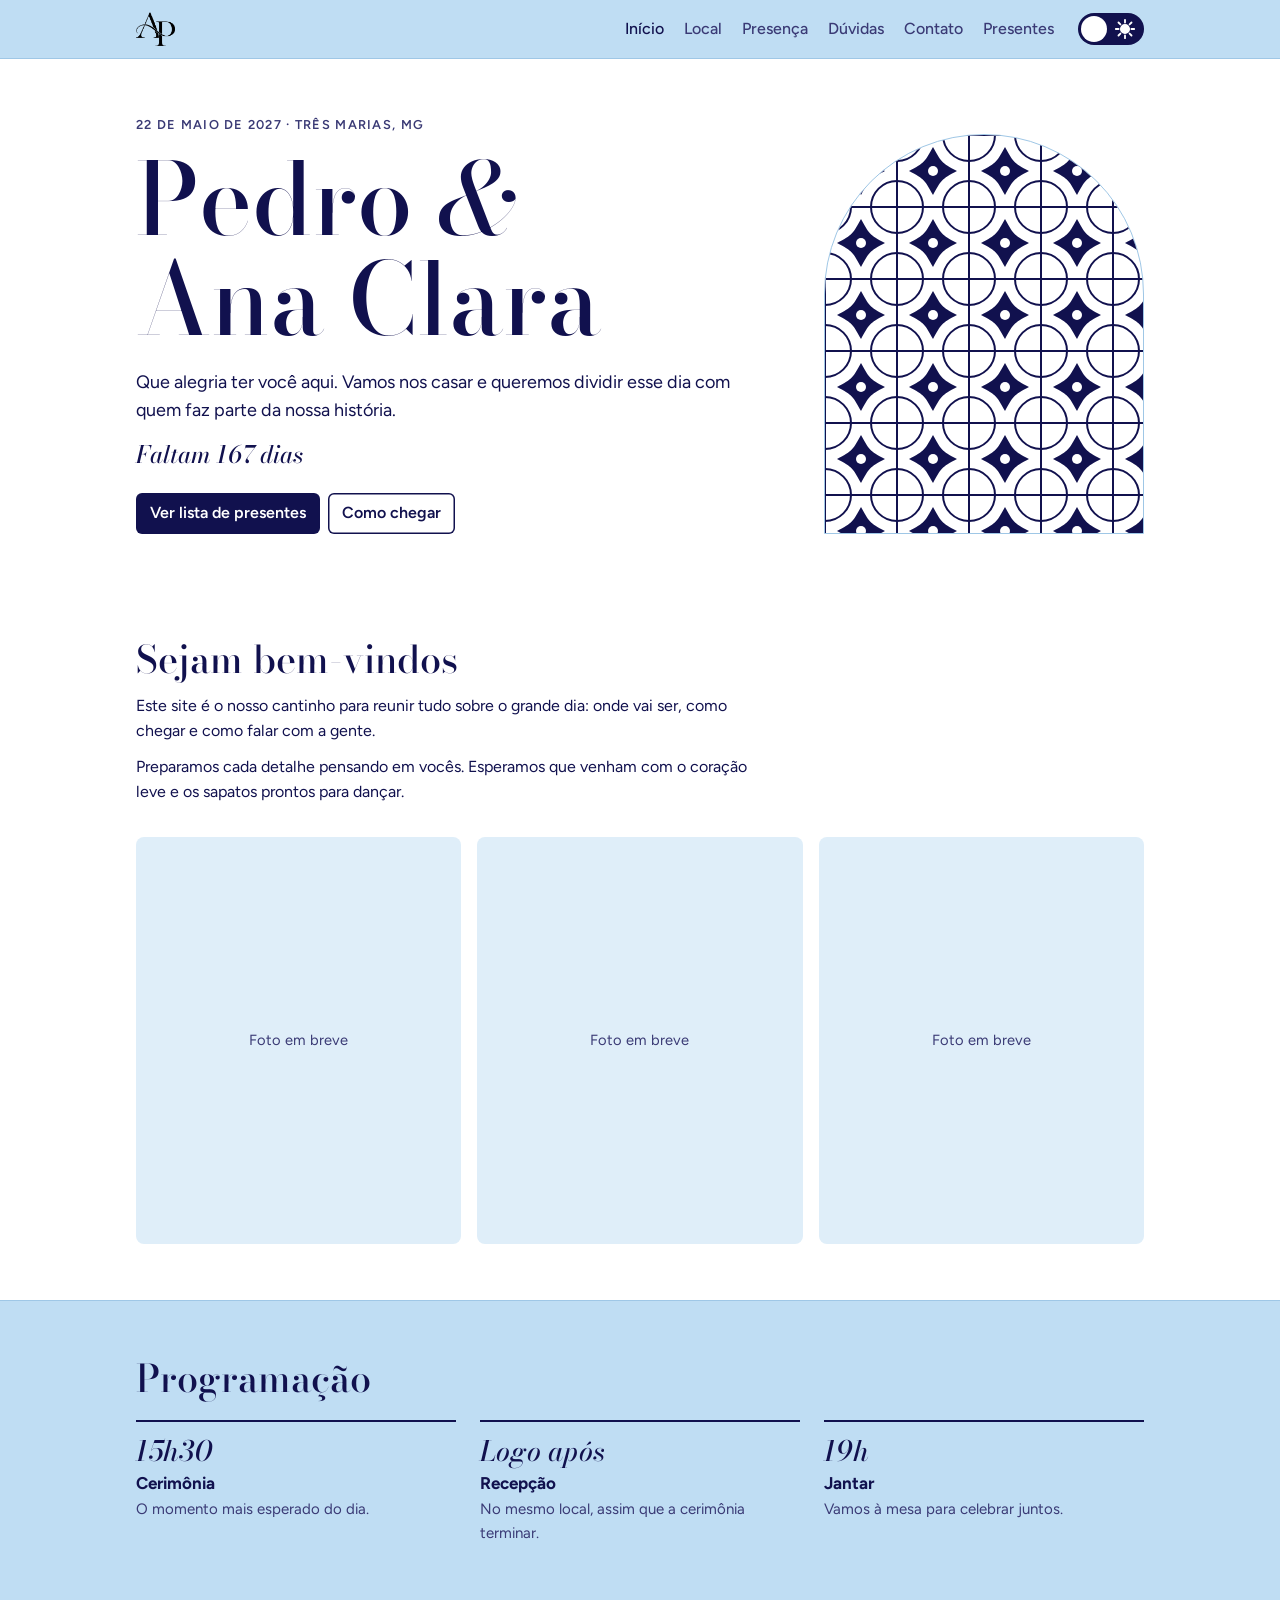
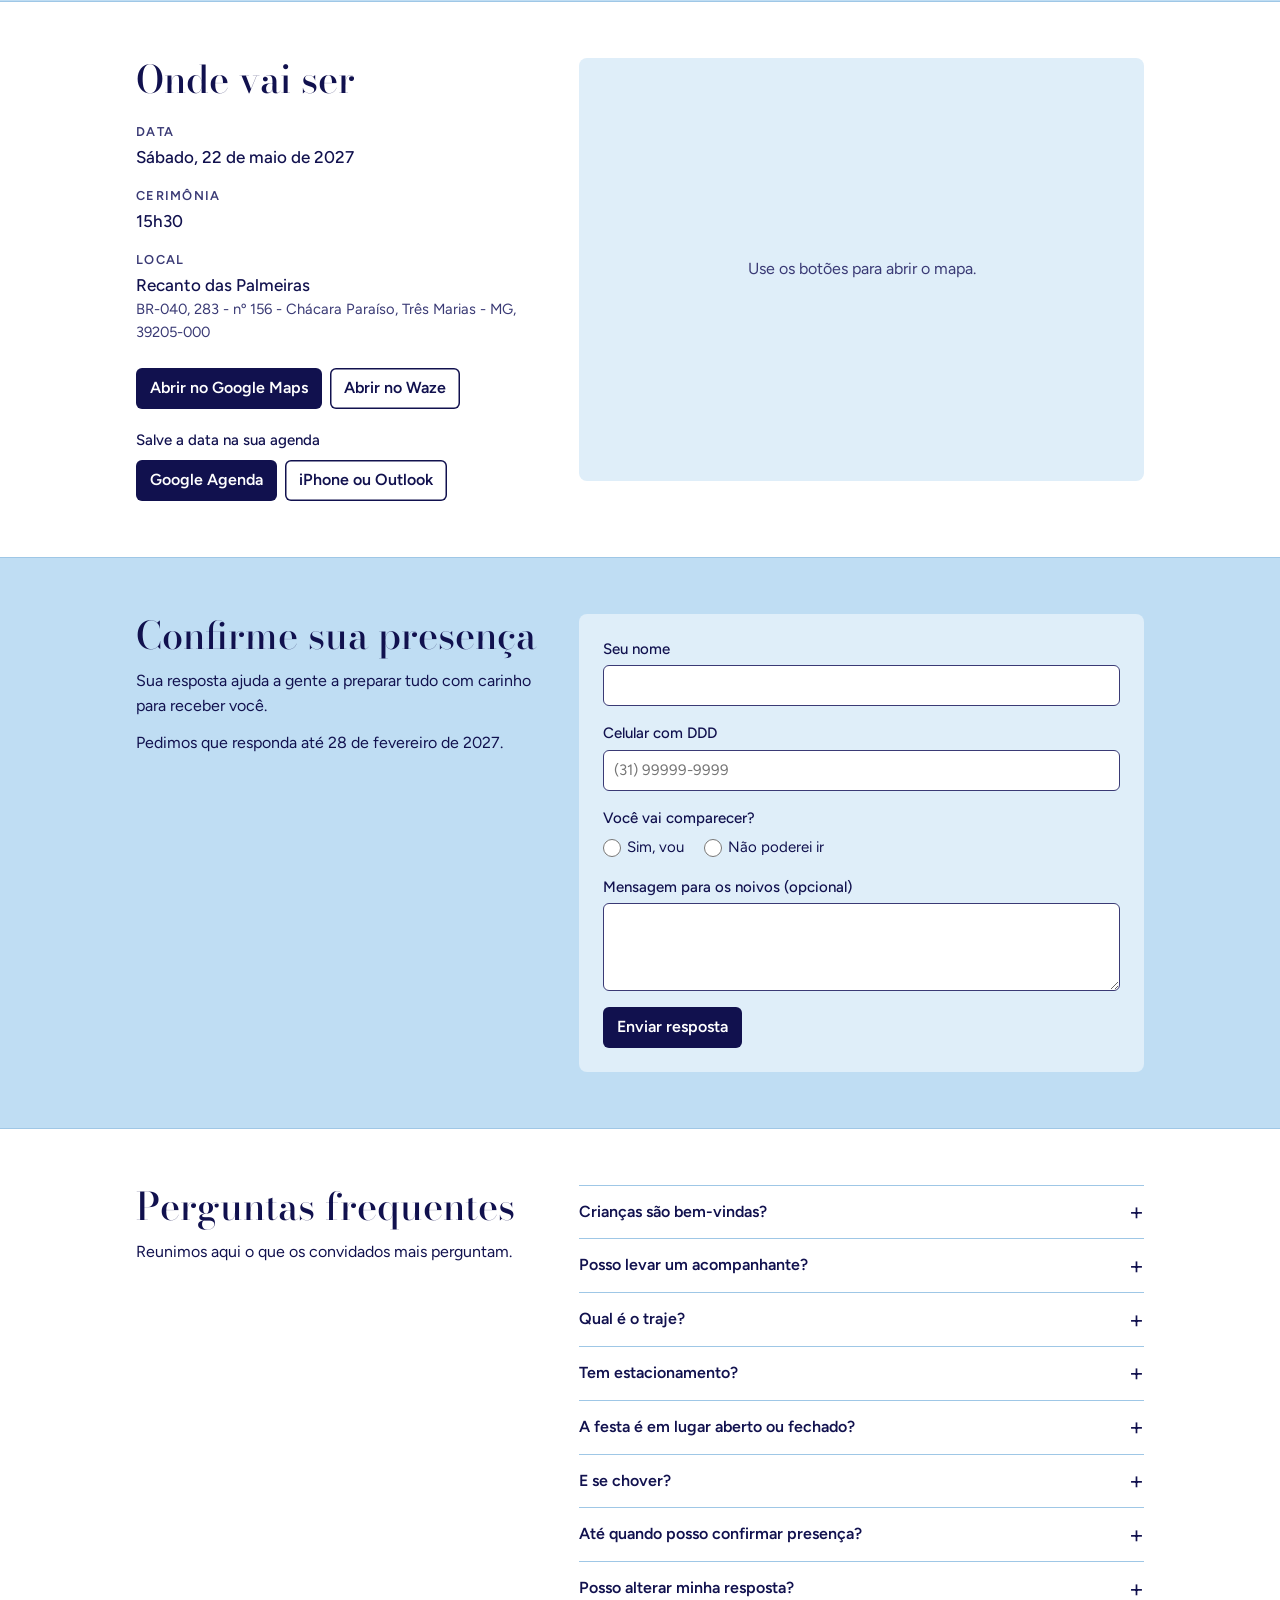
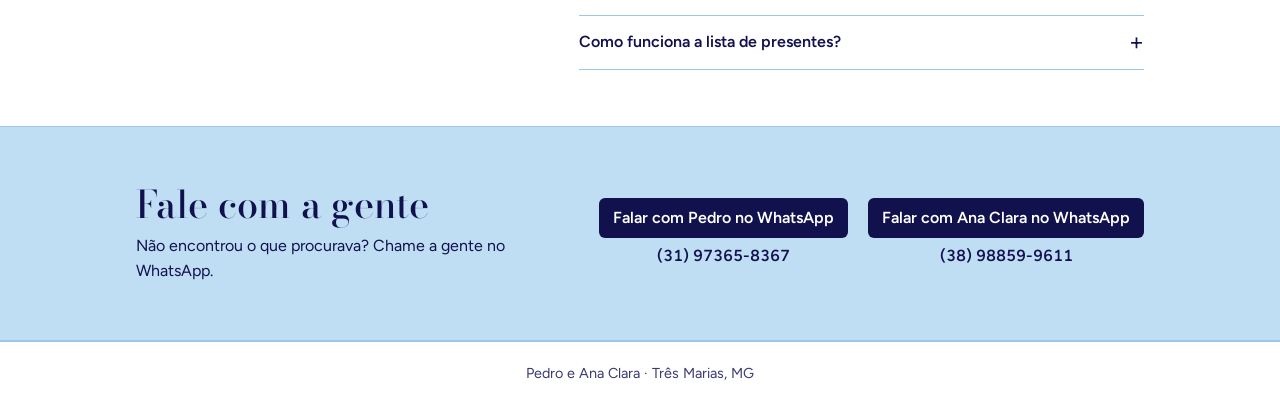
==== index.html @ e074cf13 "Publica o site do casamento Co-Authored-By: Claude Opus 5.5 <noreply@anthropic.com>" ====
<!doctype html>
<html lang="pt-BR">
<head>
<meta charset="utf-8">
<meta name="viewport" content="width=device-width,initial-scale=1,viewport-fit=cover">
<title>Casamento de Pedro e Ana Clara</title>
<link rel="preconnect" href="https://fonts.googleapis.com">
<link rel="preconnect" href="https://fonts.gstatic.com" crossorigin>
<link rel="stylesheet" href="https://fonts.googleapis.com/css2?family=Bodoni+Moda:ital,opsz,wght@0,6..96,400..700;1,6..96,400..700&family=Figtree:wght@400;500;600;700&display=swap">
<link rel="icon" type="image/png" href="assets/img/favicon.png">
<link rel="apple-touch-icon" href="assets/img/apple-touch-icon.png">
<link rel="stylesheet" href="assets/css/style.css">
<script src="assets/scripts/tema.js"></script>
</head>
<body>

<nav class="nav" aria-label="Principal">
  <div class="wrap">
    <a class="marca" href="#top"><img src="assets/img/logo.png" alt="Pedro e Ana Clara, página inicial" width="567" height="498"></a>
    <div class="nav-links" id="menu-links">
      <a href="#top" aria-current="page">Início</a>
      <a href="#local">Local</a>
      <a href="#presenca">Presença</a>
      <a href="#duvidas">Dúvidas</a>
      <a href="#contato">Contato</a>
      <a href="presentes.html">Presentes</a>
    </div>
    <div class="nav-acoes">
      <button class="tema-botao" id="tema-botao" type="button" role="switch" aria-checked="false" aria-label="Modo escuro">
        <svg class="tema-icone lua" viewBox="0 0 24 24" aria-hidden="true">
          <path d="M20 15.5A8.5 8.5 0 0 1 8.5 4a9 9 0 1 0 11.5 11.5z"></path>
          <path d="M0-2 .6-.6 2-.6.9.3 1.3 1.7 0 .9-1.3 1.7-.9.3-2-.6-.6-.6z" transform="translate(14 5.5)"></path>
          <path d="M0-2 .6-.6 2-.6.9.3 1.3 1.7 0 .9-1.3 1.7-.9.3-2-.6-.6-.6z" transform="translate(19 9)"></path>
          <path d="M0-2 .6-.6 2-.6.9.3 1.3 1.7 0 .9-1.3 1.7-.9.3-2-.6-.6-.6z" transform="translate(13 11) scale(.8)"></path>
        </svg>
        <svg class="tema-icone sol" viewBox="0 0 24 24" aria-hidden="true">
          <circle cx="12" cy="12" r="4.5"></circle>
          <path d="M12 2v3M12 19v3M2 12h3M19 12h3M4.9 4.9 7 7M17 17l2.1 2.1M4.9 19.1 7 17M17 7l2.1-2.1"></path>
        </svg>
        <span class="tema-bola"></span>
      </button>
      <button class="menu-botao" id="menu-botao" type="button" aria-expanded="false" aria-controls="menu-links" aria-label="Abrir menu">
        <svg viewBox="0 0 24 24" aria-hidden="true">
          <path class="abre" d="M4 7h16M4 12h16M4 17h16"></path>
          <path class="fecha" d="M6 6l12 12M18 6 6 18"></path>
        </svg>
      </button>
    </div>
  </div>
</nav>

<header class="hero">
  <div class="wrap">
    <div>
      <p class="eyebrow" id="quando"></p>
      <h1 id="noivos"></h1>
      <p class="lead">Que alegria ter você aqui. Vamos nos casar e queremos dividir esse dia com quem faz parte da nossa história.</p>
      <p class="faltam" id="faltam" hidden></p>
      <div class="hero-acoes">
        <a class="btn" href="presentes.html">Ver lista de presentes</a>
        <a class="btn ghost" href="#local">Como chegar</a>
      </div>
    </div>
    <svg class="arch" aria-hidden="true">
      <defs>
        <pattern id="azulejo" width="72" height="72" patternUnits="userSpaceOnUse">
          <rect class="tile-line" x="0" y="0" width="72" height="72" stroke-width="1"></rect>
          <circle class="tile-line" cx="0" cy="0" r="26"></circle>
          <circle class="tile-line" cx="72" cy="0" r="26"></circle>
          <circle class="tile-line" cx="0" cy="72" r="26"></circle>
          <circle class="tile-line" cx="72" cy="72" r="26"></circle>
          <path class="tile-fill" d="M36 12 C44 26 44 28 60 36 C44 44 44 46 36 60 C28 46 28 44 12 36 C28 28 28 26 36 12 Z"></path>
          <circle cx="36" cy="36" r="5" fill="var(--tile-bg)"></circle>
        </pattern>
      </defs>
      <rect width="100%" height="100%" fill="url(#azulejo)"></rect>
    </svg>
  </div>
</header>

<main>
  <section class="secao" aria-labelledby="titulo-recepcao">
    <div class="wrap recepcao">
      <div class="recado-texto">
        <h2 id="titulo-recepcao">Sejam bem-vindos</h2>
        <p>Este site é o nosso cantinho para reunir tudo sobre o grande dia: onde vai ser, como chegar e como falar com a gente.</p>
        <p>Preparamos cada detalhe pensando em vocês. Esperamos que venham com o coração leve e os sapatos prontos para dançar.</p>
      </div>
      <div class="fotos" id="fotos"></div>
    </div>
  </section>

  <section class="secao faixa" id="programacao" aria-labelledby="titulo-programacao">
    <div class="wrap">
      <h2 id="titulo-programacao">Programação</h2>
      <ol class="programa" id="programa"></ol>
    </div>
  </section>

  <section class="secao" id="local" aria-labelledby="titulo-local">
    <div class="wrap local">
      <div class="local-info">
        <h2 id="titulo-local">Onde vai ser</h2>
        <dl>
          <div><dt>Data</dt><dd id="local-data"></dd></div>
          <div><dt>Cerimônia</dt><dd id="local-horario"></dd></div>
          <div><dt>Local</dt><dd><span id="local-nome"></span><small id="local-endereco"></small></dd></div>
        </dl>
        <div class="hero-acoes">
          <a class="btn" id="abrir-maps" target="_blank" rel="noopener">Abrir no Google Maps</a>
          <a class="btn ghost" id="abrir-waze" target="_blank" rel="noopener">Abrir no Waze</a>
        </div>
        <div class="agenda">
          <p>Salve a data na sua agenda</p>
          <div class="hero-acoes">
            <a class="btn" id="agenda-google" target="_blank" rel="noopener">Google Agenda</a>
            <a class="btn ghost" href="assets/casamento.ics" download="casamento-pedro-e-ana-clara.ics">iPhone ou Outlook</a>
          </div>
        </div>
      </div>
      <div class="mapa">
        <p>Use os botões para abrir o mapa.</p>
        <iframe id="mapa" title="Mapa do local do casamento" loading="lazy" referrerpolicy="no-referrer-when-downgrade"></iframe>
      </div>
    </div>
  </section>

  <section class="secao faixa" id="presenca" aria-labelledby="titulo-presenca">
    <div class="wrap presenca">
      <div class="recado-texto">
        <h2 id="titulo-presenca">Confirme sua presença</h2>
        <p>Sua resposta ajuda a gente a preparar tudo com carinho para receber você.</p>
        <p id="presenca-prazo"></p>
      </div>
      <div class="presenca-area">
        <div id="presenca-whatsapp">
          <p>Para confirmar, chame a gente no WhatsApp.</p>
          <a class="btn" href="#contato">Confirmar pelo WhatsApp</a>
        </div>
        <form id="presenca-form" novalidate hidden>
          <label for="presenca-nome">Seu nome
            <input id="presenca-nome" autocomplete="name" maxlength="100" required>
          </label>
          <label for="presenca-celular">Celular com DDD
            <input id="presenca-celular" type="tel" inputmode="numeric" autocomplete="tel" maxlength="20" placeholder="(31) 99999-9999" required>
          </label>
          <fieldset>
            <legend>Você vai comparecer?</legend>
            <label class="opcao"><input type="radio" name="comparecer" value="sim"> Sim, vou</label>
            <label class="opcao"><input type="radio" name="comparecer" value="nao"> Não poderei ir</label>
          </fieldset>
          <label for="presenca-quantos" id="presenca-pessoas" hidden>Quantos acompanhantes vêm com você?
            <input id="presenca-quantos" type="number" inputmode="numeric" min="0" max="9" value="0">
          </label>
          <div id="presenca-acompanhantes" hidden>
            <p>Dados de cada acompanhante, incluindo crianças</p>
          </div>
          <label for="presenca-restricoes" id="presenca-comida" hidden>Alguma restrição alimentar? (opcional)
            <input id="presenca-restricoes" maxlength="200">
          </label>
          <label for="presenca-mensagem">Mensagem para os noivos (opcional)
            <textarea id="presenca-mensagem" rows="3" maxlength="500"></textarea>
          </label>
          <div class="presenca-robo" aria-hidden="true">
            <label for="presenca-site">Não preencha este campo
              <input id="presenca-site" tabindex="-1" autocomplete="off">
            </label>
          </div>
          <button class="btn" id="presenca-enviar" type="submit">Enviar resposta</button>
          <p class="erro" id="presenca-erro" role="alert" hidden></p>
        </form>
        <p class="presenca-sucesso" id="presenca-sucesso" role="status" hidden></p>
      </div>
    </div>
  </section>

  <section class="secao" id="duvidas" aria-labelledby="titulo-duvidas">
    <div class="wrap duvidas">
      <div class="recado-texto">
        <h2 id="titulo-duvidas">Perguntas frequentes</h2>
        <p>Reunimos aqui o que os convidados mais perguntam.</p>
      </div>
      <div class="perguntas" id="perguntas"></div>
    </div>
  </section>

  <section class="secao faixa" id="contato" aria-labelledby="titulo-contato">
    <div class="wrap contato">
      <div>
        <h2 id="titulo-contato">Fale com a gente</h2>
        <p>Não encontrou o que procurava? Chame a gente no WhatsApp.</p>
      </div>
      <div class="contato-acao" id="contatos"></div>
    </div>
  </section>
</main>

<footer><div class="wrap" id="rodape"></div></footer>

<button class="topo-botao" id="topo-botao" type="button" aria-label="Voltar ao topo" hidden>
  <svg viewBox="0 0 24 24" aria-hidden="true"><path d="M12 19V5M5.5 11.5 12 5l6.5 6.5"></path></svg>
</button>

<script src="assets/scripts/menu.js"></script>
<script src="assets/scripts/topo.js"></script>
<script src="assets/scripts/config.js"></script>
<script src="assets/scripts/inicio.js"></script>
<script src="assets/scripts/presenca.js"></script>
</body>
</html>
---- assets/css/style.css ----
/* Layout: louça de enxoval e azulejo azul; hero com um arco de azulejos, presentes como uma lista de preços. */
:root {
  --bg: #ffffff;
  --surface: #bfddf3;
  --ink: #11114e;
  --muted: #3a3a75;
  --line: #9fc7e6;
  --cobalt: #11114e;
  --cobalt-ink: #ffffff;
  --tint: #dfeef9;
  --tile-bg: #ffffff;
  --tile-ink: #11114e;
  --warn-bg: #bfddf3;
  --warn-ink: #11114e;
  --logo-filtro: none;
  --display: "Bodoni Moda", "Didot", "Times New Roman", serif;
  --body: "Figtree", "Segoe UI", system-ui, sans-serif;
}
@media (prefers-color-scheme: dark) {
  :root:not([data-theme="light"]) {
    --bg: #11114e; --surface: #1a1a63; --ink: #ffffff; --muted: #bfddf3; --line: #34347e;
    --cobalt: #bfddf3; --cobalt-ink: #11114e; --tint: #24246f;
    --tile-bg: #11114e; --tile-ink: #bfddf3; --warn-bg: #bfddf3; --warn-ink: #11114e; --logo-filtro: invert(1);
    color-scheme: dark;
  }
}
:root[data-theme="dark"] {
  --bg: #11114e; --surface: #1a1a63; --ink: #ffffff; --muted: #bfddf3; --line: #34347e;
  --cobalt: #bfddf3; --cobalt-ink: #11114e; --tint: #24246f;
  --tile-bg: #11114e; --tile-ink: #bfddf3; --warn-bg: #bfddf3; --warn-ink: #11114e; --logo-filtro: invert(1);
  color-scheme: dark;
}
* { box-sizing: border-box; }
[hidden] { display: none !important; }
body { margin: 0; background: var(--bg); color: var(--ink); font: 400 1rem/1.55 var(--body); }
.wrap {
  max-width: 1040px; margin-inline: auto;
  padding-left: max(16px, env(safe-area-inset-left, 0px));
  padding-right: max(16px, env(safe-area-inset-right, 0px));
}
h1, h2, h3, p { margin: 0; }
h1, h2 { font-family: var(--display); font-weight: 500; text-wrap: balance; }
button, input, select, textarea { font: inherit; color: inherit; }
:focus-visible { outline: 3px solid var(--cobalt); outline-offset: 2px; }

.preview { background: var(--warn-bg); color: var(--warn-ink); font-size: .9rem; }
.preview .wrap { padding-block: 10px; }

.hero .wrap {
  display: grid; grid-template-columns: minmax(0, 1fr) minmax(0, 320px);
  gap: 48px; align-items: end; padding-block: 56px 48px;
}
.eyebrow { font-size: .8rem; font-weight: 600; letter-spacing: .1em; text-transform: uppercase; color: var(--muted); }
h1 { font-size: clamp(3rem, 10vw, 6.25rem); line-height: 1; margin-block: 14px 20px; }
h1 em { color: var(--cobalt); font-weight: 400; }
.lead { max-width: 34em; font-size: 1.125rem; }
.arch {
  display: block; width: 100%; aspect-ratio: 4 / 5; max-width: 100%;
  border-radius: 999px 999px 0 0; border: 1px solid var(--line); background: var(--tile-bg);
}
.tile-line { fill: none; stroke: var(--tile-ink); stroke-width: 2; }
.tile-fill { fill: var(--tile-ink); }

.steps { border-block: 1px solid var(--line); background: var(--surface); }
.steps ol {
  list-style: none; margin: 0; padding-block: 24px;
  display: grid; grid-template-columns: repeat(3, minmax(0, 1fr)); gap: 24px;
}
.steps li { display: grid; grid-template-columns: auto minmax(0, 1fr); gap: 12px; }
.steps b { font: italic 500 2rem/1 var(--display); color: var(--cobalt); }
.steps strong { display: block; }
.steps span { color: var(--muted); font-size: .94rem; }

.filtros .wrap { display: grid; gap: 12px; padding-block: 8px 0; }
.busca { display: grid; gap: 4px; font-size: .94rem; font-weight: 500; }
.busca input {
  width: 100%; min-height: 40px; padding: 8px 10px; border-radius: 6px;
  border: 1px solid var(--muted); background: var(--bg);
}
.chips { display: flex; flex-wrap: wrap; gap: 8px; }
.chip {
  flex: none; min-height: 36px; padding: 6px 12px; border-radius: 999px; cursor: pointer;
  border: 1px solid var(--line); background: var(--bg); color: var(--ink); font-size: .92rem; font-weight: 500;
}
.chip:hover { border-color: var(--cobalt); }
.chip[aria-pressed="true"] { border-color: var(--cobalt); background: var(--cobalt); color: var(--cobalt-ink); }
.contagem { color: var(--muted); font-size: .9rem; }
.sem-resultado { justify-items: start; gap: 12px; }
.lista .wrap { padding-block: 16px 64px; display: grid; gap: 44px; }
.grupo { display: grid; gap: 8px; }
h2 { font-size: clamp(1.75rem, 4vw, 2.375rem); line-height: 1.15; }
.gifts { list-style: none; margin: 0; padding: 0; display: grid; grid-template-columns: repeat(2, minmax(0, 1fr)); column-gap: 48px; }
.gift {
  display: grid; grid-template-columns: minmax(0, 1fr) auto; align-items: center;
  gap: 4px 16px; padding-block: 16px; border-bottom: 1px solid var(--line);
}
.gift h3 { font-size: 1.0625rem; font-weight: 600; }
.gift p { color: var(--muted); font-size: .92rem; grid-column: 1; }
.gift-action { grid-column: 2; grid-row: 1 / span 2; display: grid; justify-items: end; gap: 6px; }
.valor { font-weight: 600; font-variant-numeric: tabular-nums; white-space: nowrap; }

.btn {
  border: 0; border-radius: 6px; padding: 8px 14px; min-height: 40px; cursor: pointer;
  background: var(--cobalt); color: var(--cobalt-ink); font-weight: 600; text-decoration: none;
  display: inline-flex; align-items: center; justify-content: center;
}
.btn:hover { filter: brightness(1.12); }
.btn.ghost { background: transparent; color: var(--cobalt); box-shadow: inset 0 0 0 1.5px var(--cobalt); }

.livre .wrap { padding-block: 40px 32px; }
.livre form {
  background: var(--tint); border-radius: 8px; padding: 24px;
  display: grid; grid-template-columns: minmax(0, 1fr) auto; gap: 16px 32px; align-items: end;
}
.livre h2 { font-size: 1.75rem; }
.campo { display: flex; gap: 8px; flex-wrap: wrap; align-items: end; }
.campo label { display: grid; gap: 4px; font-size: .9rem; font-weight: 500; }
.campo input {
  width: 9.5em; min-height: 40px; padding: 8px 10px; border-radius: 6px;
  border: 1px solid var(--muted); background: var(--surface); font-variant-numeric: tabular-nums;
}
.erro { grid-column: 1 / -1; color: var(--ink); font-size: .92rem; font-weight: 500; }

footer { border-top: 1px solid var(--line); color: var(--muted); font-size: .9rem; }
footer .wrap { padding-block: 20px; text-align: center; }

dialog {
  width: min(420px, calc(100vw - 32px)); max-height: calc(100dvh - 32px);
  padding: 24px; border: 0; border-radius: 10px; background: var(--surface); color: var(--ink);
}
dialog::backdrop { background: rgb(17 17 78 / .6); }
.pay { display: grid; gap: 14px; }
.pay-head { display: grid; grid-template-columns: minmax(0, 1fr) auto; gap: 8px; align-items: start; }
.pay-head h2 { font-size: 1.625rem; line-height: 1.15; }
.fechar { border: 0; background: none; cursor: pointer; color: var(--muted); padding: 6px 8px; min-height: 36px; font-weight: 600; }
.pay-valor { font-size: 1.5rem; font-weight: 700; font-variant-numeric: tabular-nums; }
.demo { background: var(--warn-bg); color: var(--warn-ink); border-radius: 6px; padding: 8px 10px; font-size: .88rem; }
.pay small { color: var(--muted); font-size: .88rem; }
.pay > .btn { width: 100%; }
.preview a { color: inherit; font-weight: 600; }

html { scroll-padding-top: 72px; }
.nav {
  position: sticky; top: 0; z-index: 10; padding-top: env(safe-area-inset-top, 0px);
  border-bottom: 1px solid var(--line); background: var(--surface);
}
.nav .wrap { display: flex; align-items: center; gap: 4px 24px; padding-block: 12px; }
.nav-acoes { display: flex; align-items: center; gap: 12px; }
.menu-botao { display: none; }
.marca { display: block; margin-inline-end: auto; }
.marca img { display: block; width: auto; height: 34px; filter: var(--logo-filtro); }
.nav-links { display: flex; flex-wrap: wrap; align-items: center; gap: 4px 20px; }
.tema-botao {
  position: relative; flex: none; width: 66px; height: 32px; padding: 0; border: 0; border-radius: 999px;
  background: var(--cobalt); cursor: pointer;
}
.tema-botao:hover { filter: brightness(1.08); }
.tema-bola {
  position: absolute; top: 3px; left: 3px; width: 26px; height: 26px; border-radius: 50%; background: var(--cobalt-ink);
}
.tema-botao[aria-checked="true"] .tema-bola { transform: translateX(34px); }
.tema-icone { position: absolute; top: 5px; width: 22px; height: 22px; fill: var(--cobalt-ink); }
.tema-icone.lua { left: 8px; display: none; }
.tema-icone.sol { right: 8px; stroke: var(--cobalt-ink); stroke-width: 2; stroke-linecap: round; }
.tema-botao[aria-checked="true"] .lua { display: block; }
.tema-botao[aria-checked="true"] .sol { display: none; }
.nav-links a { color: var(--muted); font-weight: 500; text-decoration: none; padding-block: 4px; }
.nav-links a:hover, .nav-links a[aria-current="page"] { color: var(--cobalt); }

.hero.curto .wrap { grid-template-columns: minmax(0, 1fr); padding-block: 40px 36px; }
.hero.curto h1 { font-size: clamp(2.5rem, 7vw, 4rem); }
.faltam { margin-block-start: 16px; font: italic 500 1.5rem/1.2 var(--display); color: var(--cobalt); }
.hero-acoes { display: flex; flex-wrap: wrap; gap: 8px; margin-block-start: 24px; }

.secao .wrap { padding-block: 56px; }
.faixa { background: var(--surface); border-block: 1px solid var(--line); }
.recepcao { display: grid; gap: 32px; }
.recado-texto { display: grid; gap: 12px; max-width: 40em; }
.fotos { display: grid; grid-template-columns: repeat(3, minmax(0, 1fr)); gap: 16px; }
.foto { margin: 0; aspect-ratio: 4 / 5; max-width: 100%; border-radius: 8px; overflow: hidden; background: var(--tint); }
.foto img { display: block; width: 100%; height: 100%; object-fit: cover; }
.foto.vazia { display: grid; place-items: center; color: var(--muted); font-size: .92rem; }

.programa { list-style: none; margin: 20px 0 0; padding: 0; display: grid; grid-template-columns: repeat(3, minmax(0, 1fr)); gap: 24px; }
.programa li { display: grid; align-content: start; gap: 2px; padding-block-start: 12px; border-top: 2px solid var(--cobalt); }
.programa b { font: italic 500 1.75rem/1.2 var(--display); color: var(--cobalt); }
.programa strong { font-size: 1.0625rem; }
.programa span { color: var(--muted); font-size: .94rem; }

.local { display: grid; grid-template-columns: minmax(0, 5fr) minmax(0, 7fr); gap: 40px; align-items: start; }
.local-info dl { display: grid; gap: 16px; margin-block: 20px 0; }
.local-info dt { font-size: .8rem; font-weight: 600; letter-spacing: .1em; text-transform: uppercase; color: var(--muted); }
.local-info dd { margin: 2px 0 0; font-size: 1.0625rem; font-weight: 500; }
.local-info dd::first-letter { text-transform: uppercase; }
.local-info small { display: block; color: var(--muted); font-size: .92rem; font-weight: 400; }
.agenda { margin-block-start: 20px; }
.agenda p { font-size: .94rem; font-weight: 500; }
.agenda .hero-acoes { margin-block-start: 8px; }
.mapa { position: relative; aspect-ratio: 4 / 3; max-width: 100%; border-radius: 8px; overflow: hidden; background: var(--tint); }
.mapa p { position: absolute; inset: 0; display: grid; place-items: center; padding: 16px; text-align: center; color: var(--muted); }
.mapa iframe { position: relative; display: block; width: 100%; height: 100%; border: 0; }

.presenca { display: grid; grid-template-columns: minmax(0, 5fr) minmax(0, 7fr); gap: 40px; align-items: start; }
.presenca-area { display: grid; gap: 12px; padding: 24px; border-radius: 8px; background: var(--tint); }
#presenca-whatsapp { display: grid; gap: 12px; justify-items: start; }
#presenca-form { display: grid; gap: 16px; }
#presenca-form label, #presenca-form legend { font-size: .94rem; font-weight: 500; }
#presenca-form > label { display: grid; gap: 4px; }
#presenca-acompanhantes { display: grid; gap: 10px; }
#presenca-acompanhantes p { font-size: .94rem; font-weight: 500; }
.acompanhante { display: grid; grid-template-columns: minmax(0, 3fr) minmax(0, 2fr); gap: 10px; }
#presenca-acompanhantes label { display: grid; gap: 4px; color: var(--muted); }
#presenca-form fieldset { display: flex; flex-wrap: wrap; gap: 8px 20px; margin: 0; padding: 0; border: 0; }
#presenca-form legend { padding: 0; margin-block-end: 6px; }
#presenca-form .opcao { display: flex; align-items: center; gap: 6px; font-weight: 400; }
#presenca-form input:not([type="radio"]), #presenca-form textarea, #presenca-form select {
  width: 100%; min-height: 40px; padding: 8px 10px; border-radius: 6px; font-weight: 400;
  border: 1px solid var(--muted); background: var(--bg); resize: vertical;
}
#presenca-form input[type="radio"] { width: 18px; height: 18px; margin: 0; accent-color: var(--cobalt); }
#presenca-form .btn { justify-self: start; }
.presenca-robo { position: absolute; left: -9999px; width: 1px; height: 1px; overflow: hidden; }
.presenca-sucesso { font: italic 500 1.5rem/1.3 var(--display); color: var(--cobalt); }

.duvidas { display: grid; grid-template-columns: minmax(0, 5fr) minmax(0, 7fr); gap: 40px; align-items: start; }
.perguntas details { border-bottom: 1px solid var(--line); }
.perguntas details:first-child { border-top: 1px solid var(--line); }
.perguntas summary {
  display: flex; justify-content: space-between; align-items: center; gap: 16px;
  padding-block: 14px; font-weight: 600; cursor: pointer; list-style: none;
}
.perguntas summary::-webkit-details-marker { display: none; }
.perguntas summary::after { content: "+"; flex: none; font-size: 1.5rem; line-height: 1; font-weight: 400; color: var(--cobalt); }
.perguntas details[open] summary::after { content: "\2212"; }
.perguntas p { padding-block-end: 14px; color: var(--muted); }

.contato { display: grid; grid-template-columns: minmax(0, 1fr) auto; gap: 16px 40px; align-items: center; }
.contato h2 { margin-block-end: 8px; }
.contato-acao { display: flex; flex-wrap: wrap; gap: 20px; }
.contato-pessoa { display: grid; justify-items: center; gap: 6px; }

.topo-botao {
  position: fixed; z-index: 9; display: grid; place-items: center; width: 44px; height: 44px; padding: 0;
  right: max(16px, env(safe-area-inset-right, 0px)); bottom: max(16px, env(safe-area-inset-bottom, 0px));
  border: 0; border-radius: 50%; background: var(--cobalt); color: var(--cobalt-ink);
  box-shadow: 0 2px 10px rgb(17 17 78 / .3); cursor: pointer;
}
.topo-botao:hover { filter: brightness(1.12); }
.topo-botao svg { width: 22px; height: 22px; fill: none; stroke: currentColor; stroke-width: 2.25; stroke-linecap: round; stroke-linejoin: round; }

@media (max-width: 760px) {
  .hero .wrap { grid-template-columns: minmax(0, 1fr); gap: 28px; padding-block: 36px 32px; }
  .arch { aspect-ratio: 3 / 1; border-radius: 8px; }
  .steps ol, .gifts { grid-template-columns: minmax(0, 1fr); }
  .livre form { grid-template-columns: minmax(0, 1fr); }
  .secao .wrap { padding-block: 40px; }
  .local, .contato, .presenca, .programa, .duvidas { grid-template-columns: minmax(0, 1fr); }
  .contato-pessoa { justify-items: start; }
}
@media (max-width: 620px) {
  .menu-botao {
    display: grid; place-items: center; width: 40px; height: 40px; padding: 0;
    border: 1px solid var(--line); border-radius: 6px; background: transparent; color: var(--ink); cursor: pointer;
  }
  .menu-botao svg { width: 24px; height: 24px; fill: none; stroke: currentColor; stroke-width: 2; stroke-linecap: round; }
  .menu-botao .fecha, .menu-botao[aria-expanded="true"] .abre { display: none; }
  .menu-botao[aria-expanded="true"] .fecha { display: block; }
  .nav-links {
    display: none; position: absolute; top: 100%; left: 0; right: 0;
    padding-block: 4px 12px;
    padding-left: max(16px, env(safe-area-inset-left, 0px));
    padding-right: max(16px, env(safe-area-inset-right, 0px));
    border-bottom: 1px solid var(--line); background: var(--surface);
  }
  .nav-links.aberto { display: grid; gap: 0; }
  .nav-links a { padding-block: 12px; font-size: 1.0625rem; }
  .nav-links a + a { border-top: 1px solid var(--line); }
}
@media (max-width: 480px) {
  .chips { flex-wrap: nowrap; overflow-x: auto; padding-block-end: 12px; }
  .acompanhante { grid-template-columns: minmax(0, 1fr); }
  .fotos { grid-template-columns: minmax(0, 1fr); }
  .foto { aspect-ratio: 4 / 3; }
}
@media (prefers-reduced-motion: no-preference) {
  html { scroll-behavior: smooth; }
  .btn { transition: filter .15s; }
  .tema-botao.animar .tema-bola { transition: transform .2s; }
}
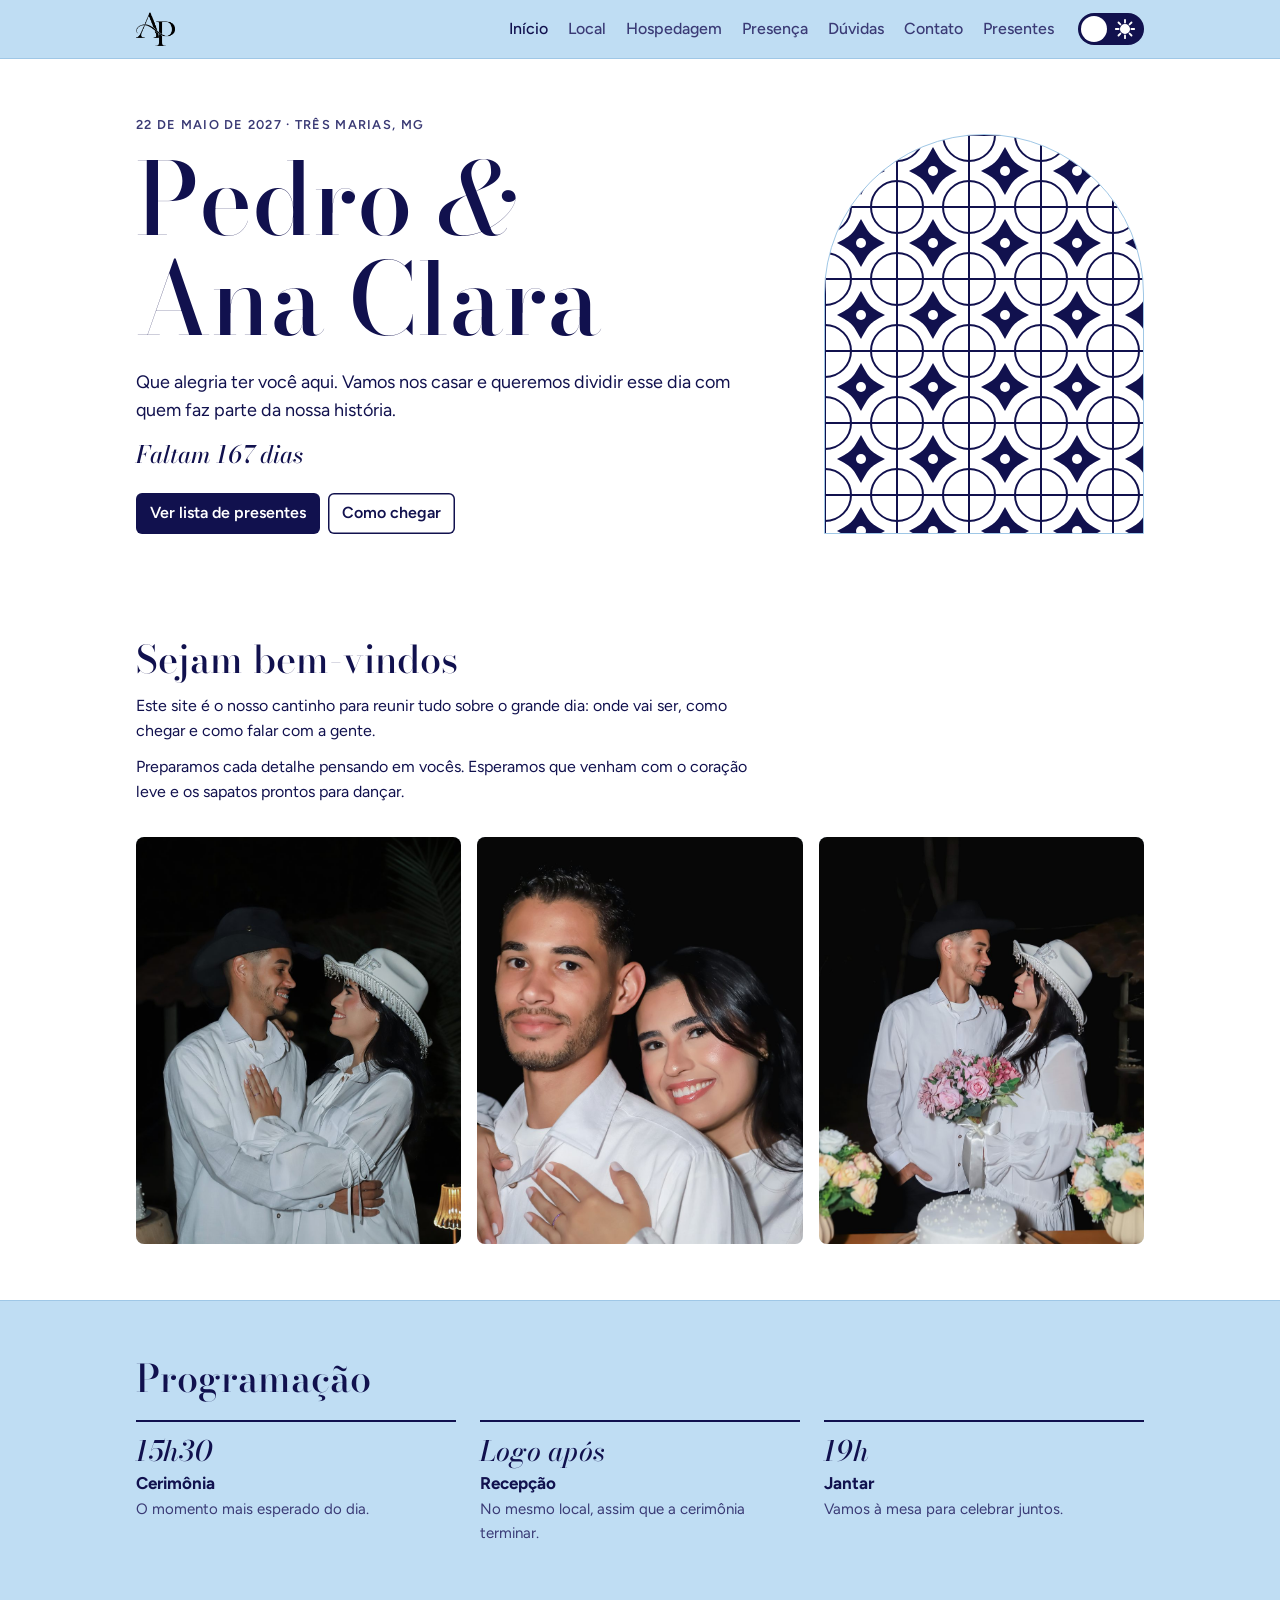
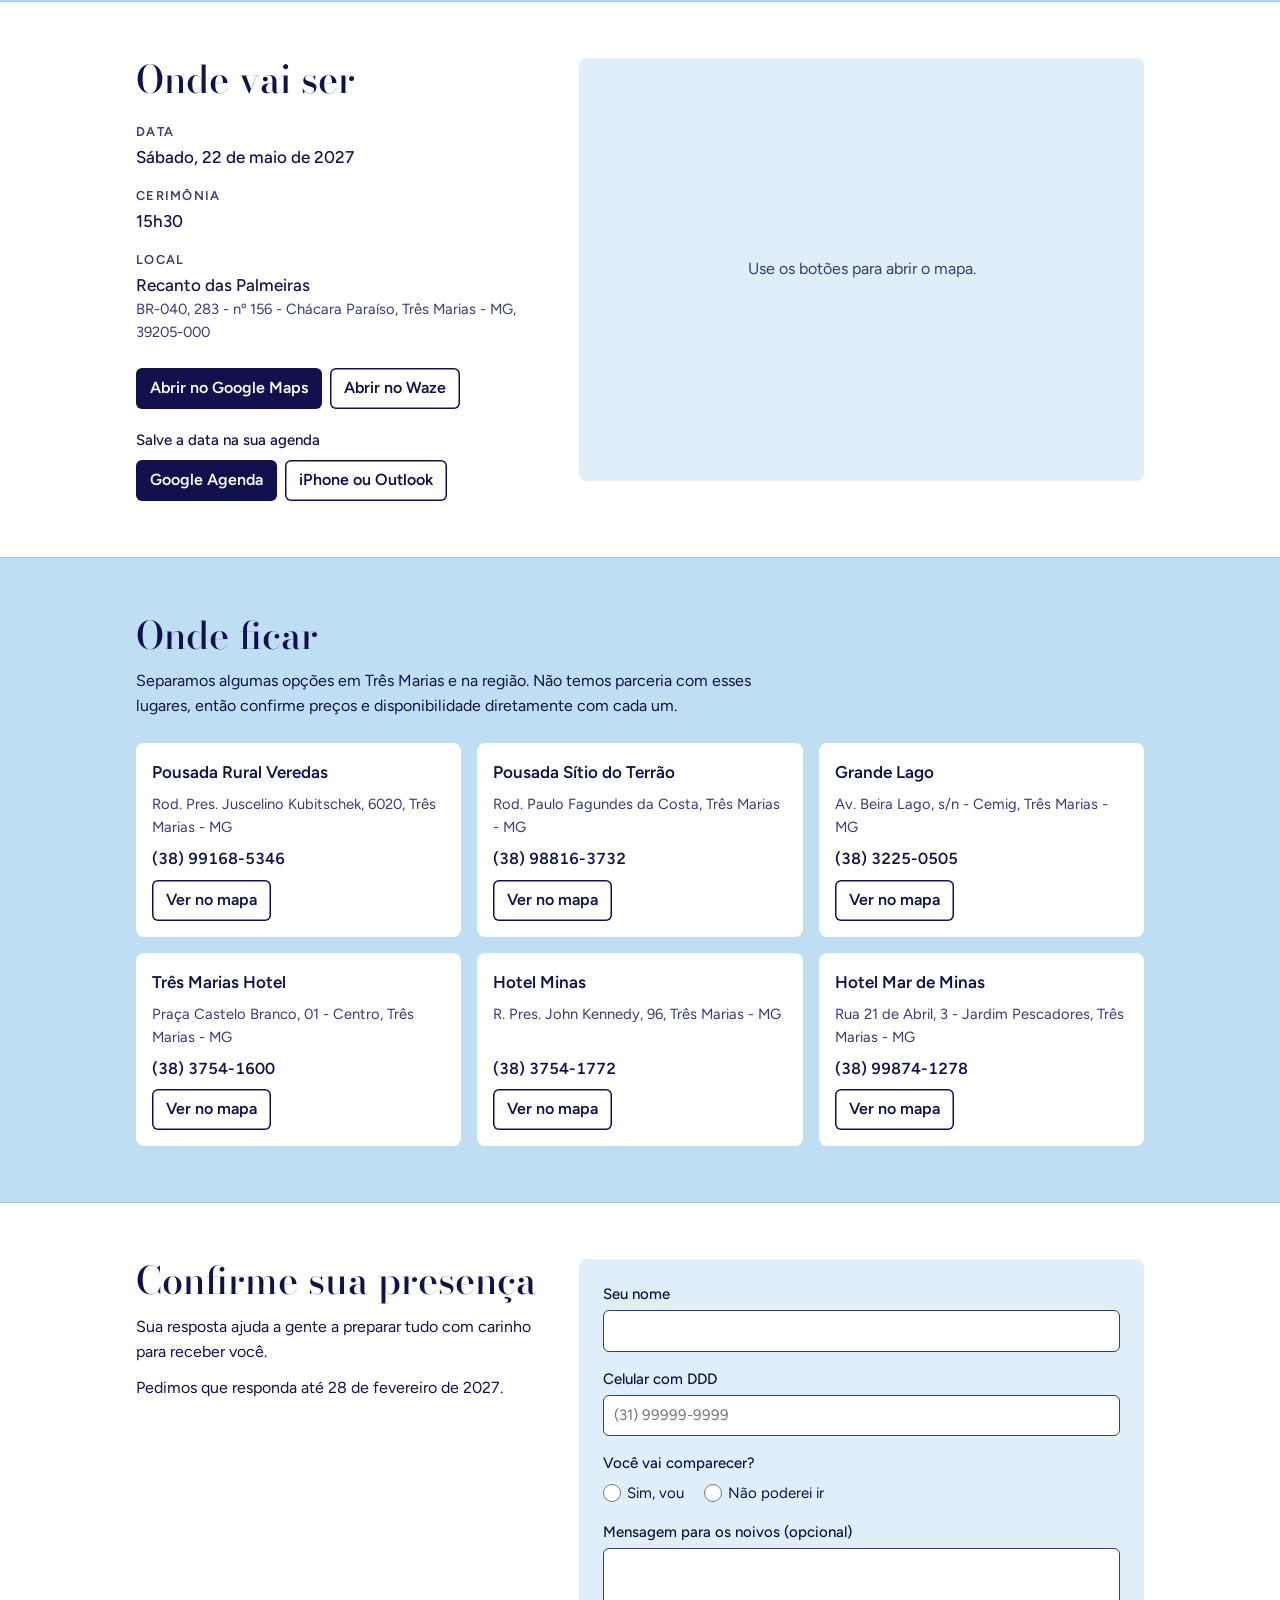
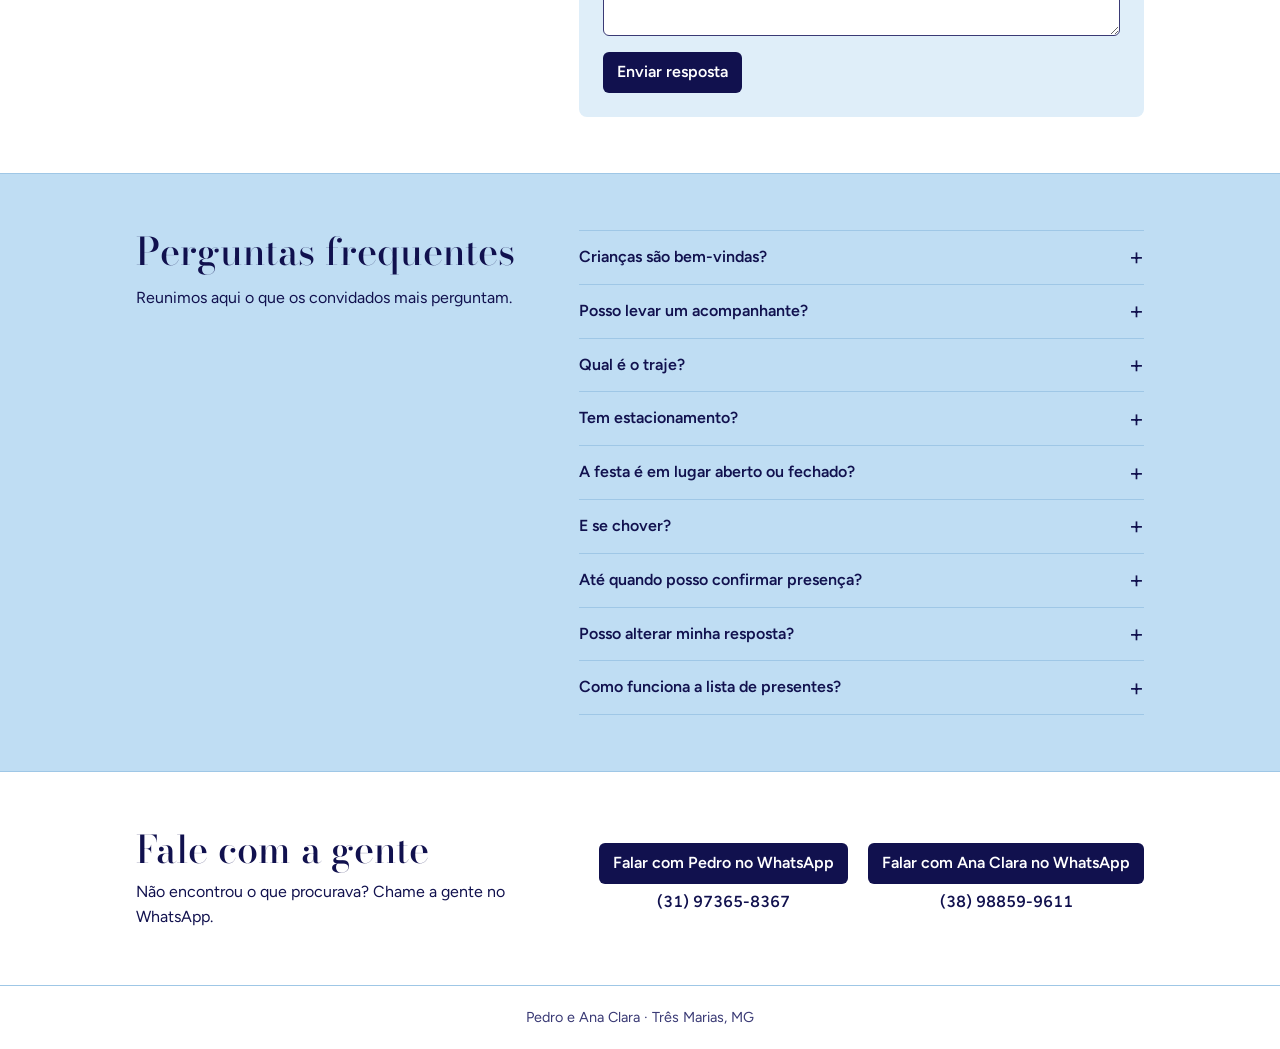
==== commit 0269444e: "Adiciona hospedagens e prévia de compartilhamento Co-Authored-By: Claude Opus 5.5 <noreply@anthropic" ====
--- a/index.html
+++ b/index.html
@@ -4,6 +4,19 @@
 <meta charset="utf-8">
 <meta name="viewport" content="width=device-width,initial-scale=1,viewport-fit=cover">
 <title>Casamento de Pedro e Ana Clara</title>
+<meta name="description" content="22 de maio de 2027, em Três Marias (MG). Confirme sua presença, veja o local e a lista de presentes.">
+<meta property="og:type" content="website">
+<meta property="og:locale" content="pt_BR">
+<meta property="og:site_name" content="Pedro e Ana Clara">
+<meta property="og:title" content="Casamento de Pedro e Ana Clara">
+<meta property="og:description" content="22 de maio de 2027, em Três Marias (MG). Confirme sua presença, veja o local e a lista de presentes.">
+<meta property="og:url" content="https://www.pedroeana.site/">
+<meta property="og:image" content="https://www.pedroeana.site/assets/img/compartilhar.jpg">
+<meta property="og:image:width" content="1200">
+<meta property="og:image:height" content="630">
+<meta property="og:image:alt" content="Pedro e Ana Clara, 22 de maio de 2027, Três Marias, MG">
+<meta name="twitter:card" content="summary_large_image">
+<link rel="canonical" href="https://www.pedroeana.site/">
 <link rel="preconnect" href="https://fonts.googleapis.com">
 <link rel="preconnect" href="https://fonts.gstatic.com" crossorigin>
 <link rel="stylesheet" href="https://fonts.googleapis.com/css2?family=Bodoni+Moda:ital,opsz,wght@0,6..96,400..700;1,6..96,400..700&family=Figtree:wght@400;500;600;700&display=swap">
@@ -20,6 +33,7 @@
     <div class="nav-links" id="menu-links">
       <a href="#top" aria-current="page">Início</a>
       <a href="#local">Local</a>
+      <a href="#hospedagem">Hospedagem</a>
       <a href="#presenca">Presença</a>
       <a href="#duvidas">Dúvidas</a>
       <a href="#contato">Contato</a>
@@ -125,7 +139,17 @@
     </div>
   </section>
 
-  <section class="secao faixa" id="presenca" aria-labelledby="titulo-presenca">
+  <section class="secao faixa" id="hospedagem" aria-labelledby="titulo-hospedagem">
+    <div class="wrap">
+      <div class="recado-texto">
+        <h2 id="titulo-hospedagem">Onde ficar</h2>
+        <p>Separamos algumas opções em Três Marias e na região. Não temos parceria com esses lugares, então confirme preços e disponibilidade diretamente com cada um.</p>
+      </div>
+      <ul class="hospedagens" id="hospedagens"></ul>
+    </div>
+  </section>
+
+  <section class="secao" id="presenca" aria-labelledby="titulo-presenca">
     <div class="wrap presenca">
       <div class="recado-texto">
         <h2 id="titulo-presenca">Confirme sua presença</h2>
@@ -174,7 +198,7 @@
     </div>
   </section>
 
-  <section class="secao" id="duvidas" aria-labelledby="titulo-duvidas">
+  <section class="secao faixa" id="duvidas" aria-labelledby="titulo-duvidas">
     <div class="wrap duvidas">
       <div class="recado-texto">
         <h2 id="titulo-duvidas">Perguntas frequentes</h2>
@@ -184,7 +208,7 @@
     </div>
   </section>
 
-  <section class="secao faixa" id="contato" aria-labelledby="titulo-contato">
+  <section class="secao" id="contato" aria-labelledby="titulo-contato">
     <div class="wrap contato">
       <div>
         <h2 id="titulo-contato">Fale com a gente</h2>
--- a/assets/css/style.css
+++ b/assets/css/style.css
@@ -200,6 +200,12 @@
 .mapa p { position: absolute; inset: 0; display: grid; place-items: center; padding: 16px; text-align: center; color: var(--muted); }
 .mapa iframe { position: relative; display: block; width: 100%; height: 100%; border: 0; }
 
+.hospedagens { list-style: none; margin: 24px 0 0; padding: 0; display: grid; grid-template-columns: repeat(3, minmax(0, 1fr)); gap: 16px; }
+.hospedagens li { display: grid; grid-template-rows: auto 1fr auto auto; gap: 8px; justify-items: start; padding: 16px; border-radius: 8px; background: var(--bg); }
+.hospedagens h3 { font-size: 1.0625rem; font-weight: 600; }
+.hospedagens p { color: var(--muted); font-size: .92rem; }
+.hospedagens .valor { color: var(--ink); text-decoration: none; }
+
 .presenca { display: grid; grid-template-columns: minmax(0, 5fr) minmax(0, 7fr); gap: 40px; align-items: start; }
 .presenca-area { display: grid; gap: 12px; padding: 24px; border-radius: 8px; background: var(--tint); }
 #presenca-whatsapp { display: grid; gap: 12px; justify-items: start; }
@@ -257,7 +263,8 @@
   .local, .contato, .presenca, .programa, .duvidas { grid-template-columns: minmax(0, 1fr); }
   .contato-pessoa { justify-items: start; }
 }
-@media (max-width: 620px) {
+@media (max-width: 760px) {
+  .hospedagens { grid-template-columns: minmax(0, 1fr); }
   .menu-botao {
     display: grid; place-items: center; width: 40px; height: 40px; padding: 0;
     border: 1px solid var(--line); border-radius: 6px; background: transparent; color: var(--ink); cursor: pointer;
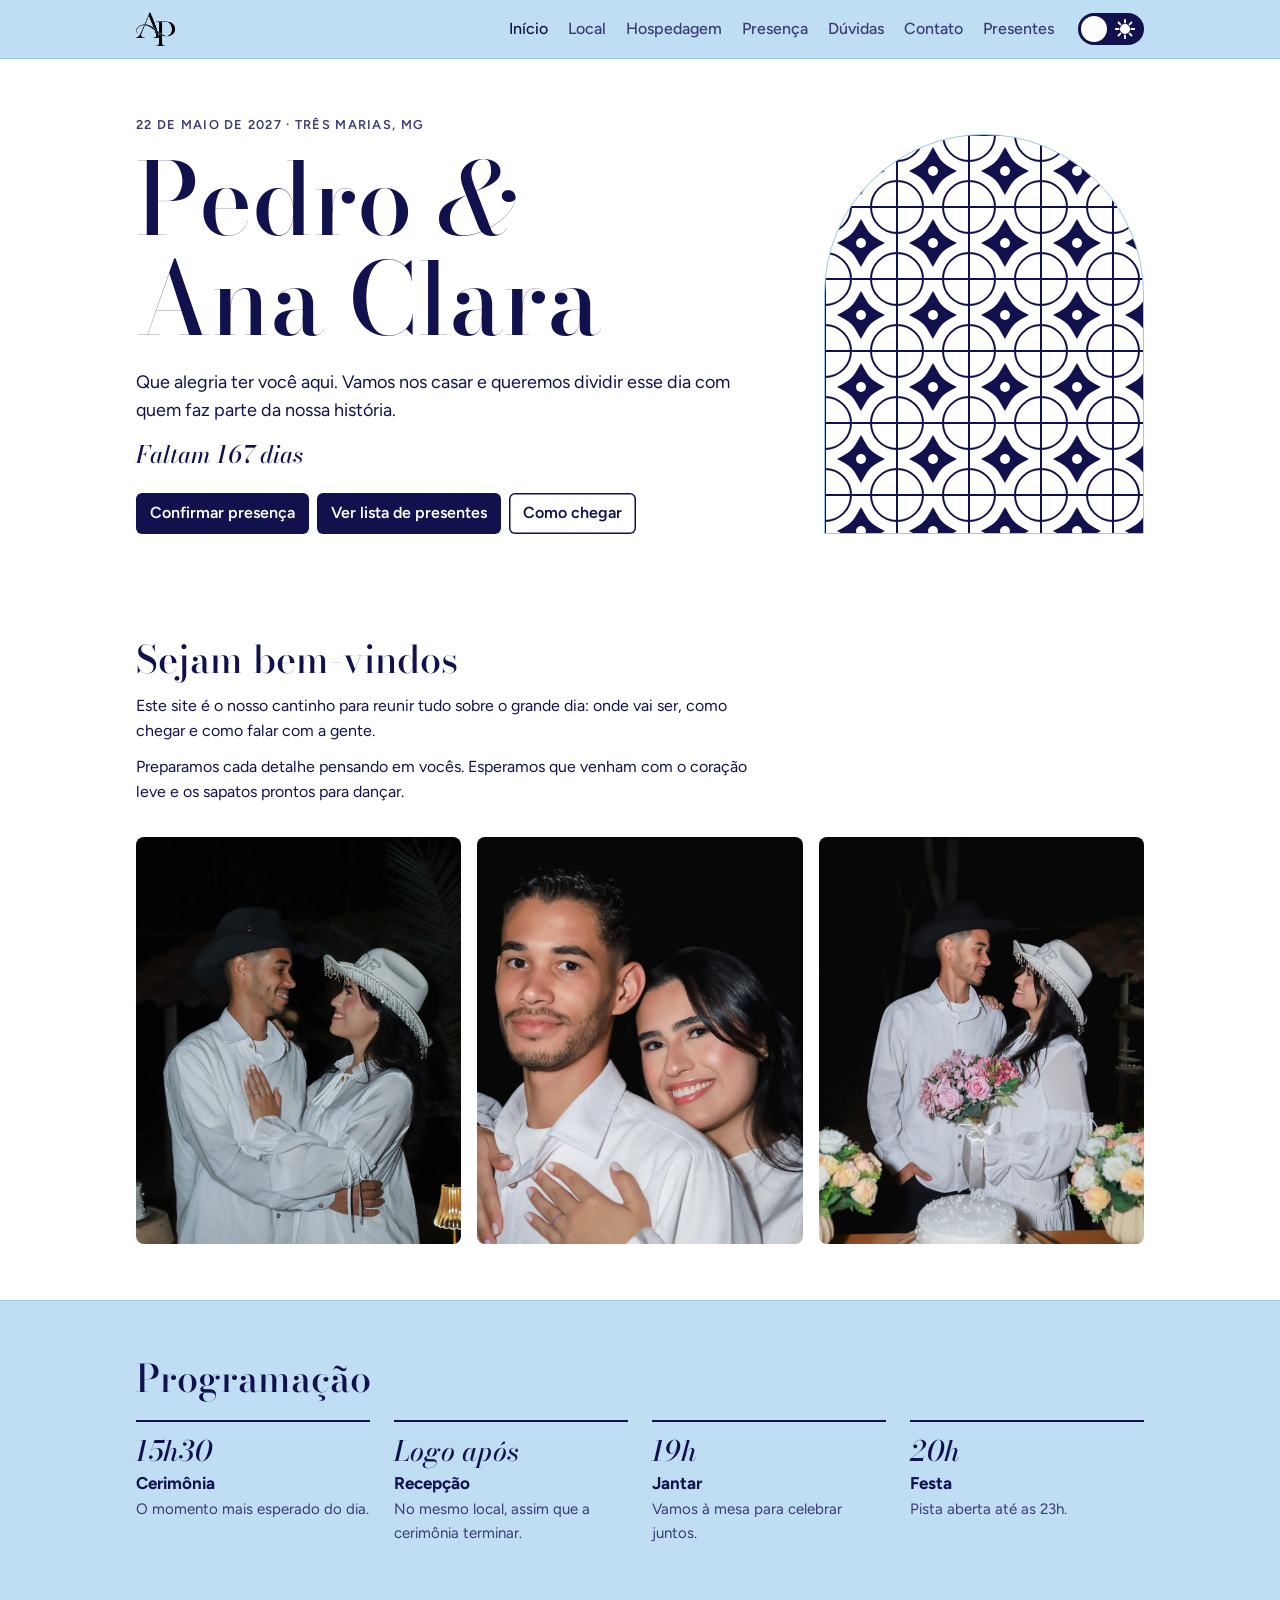
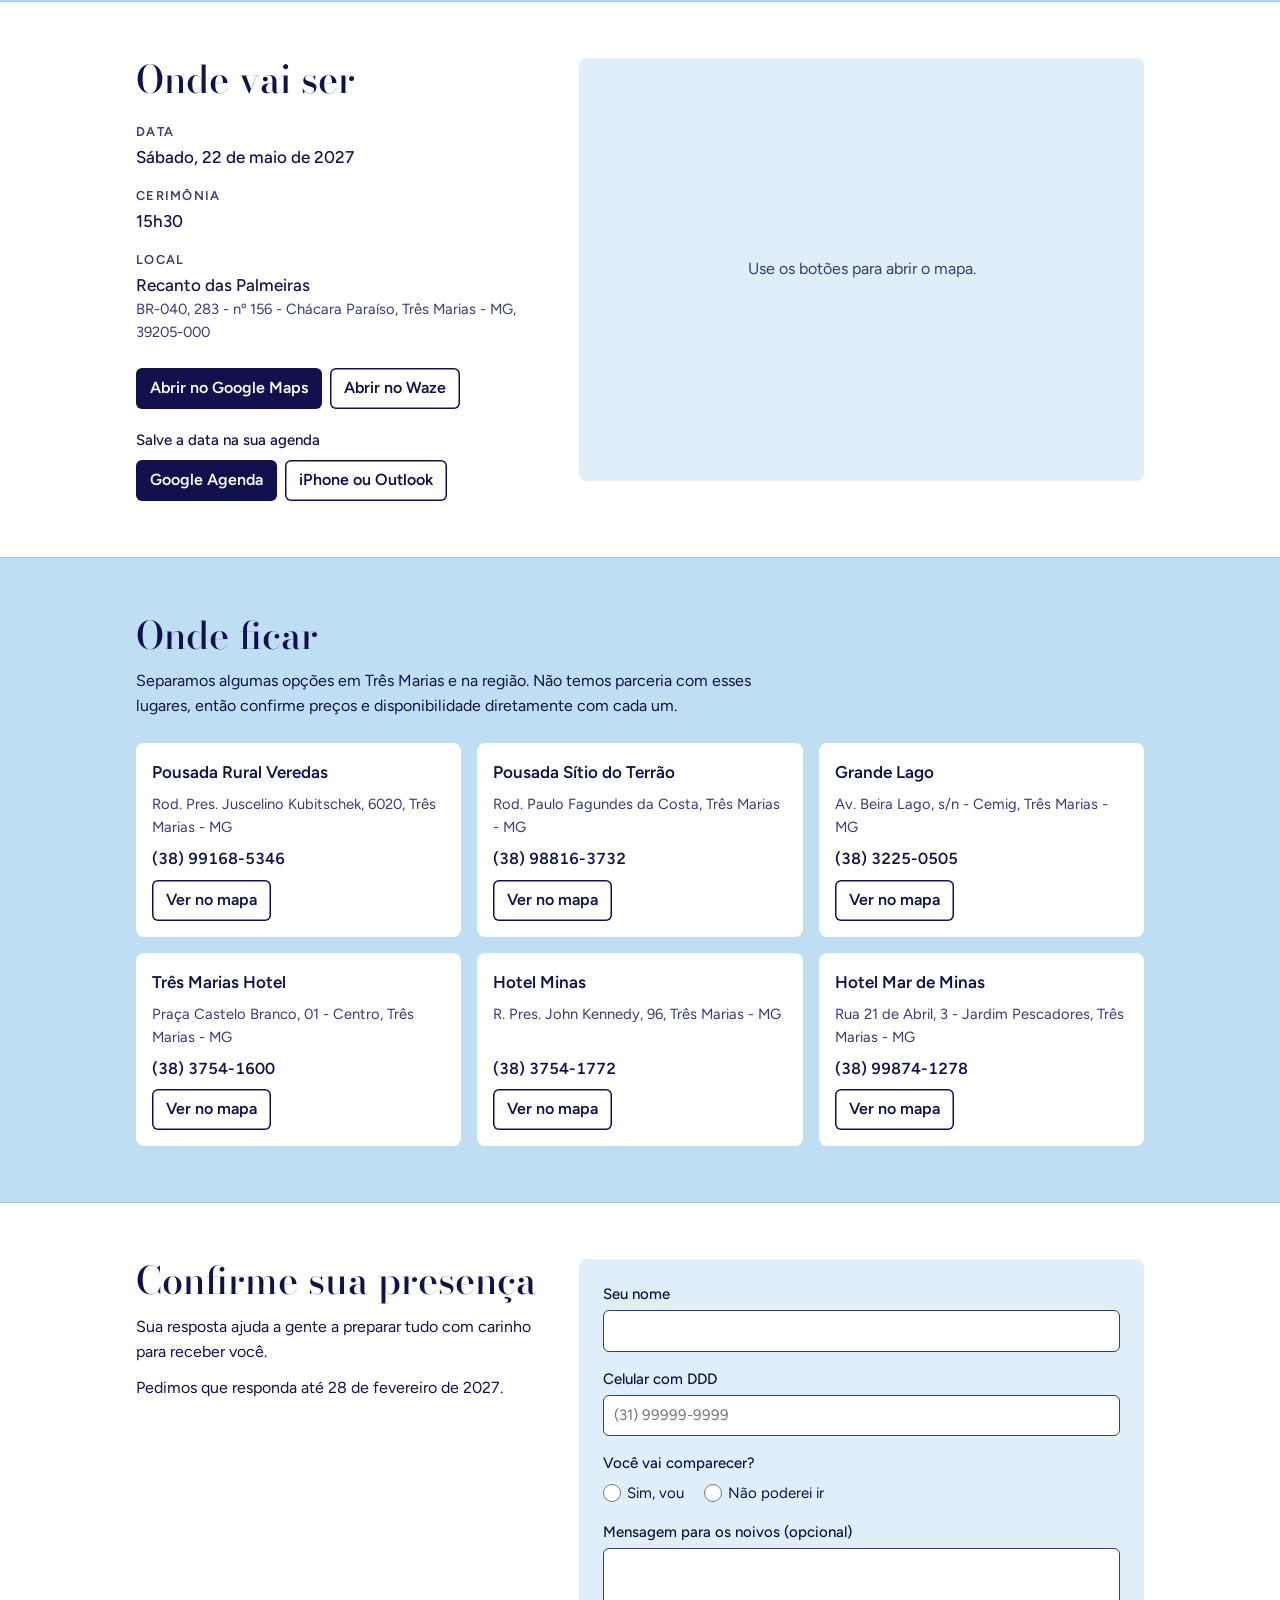
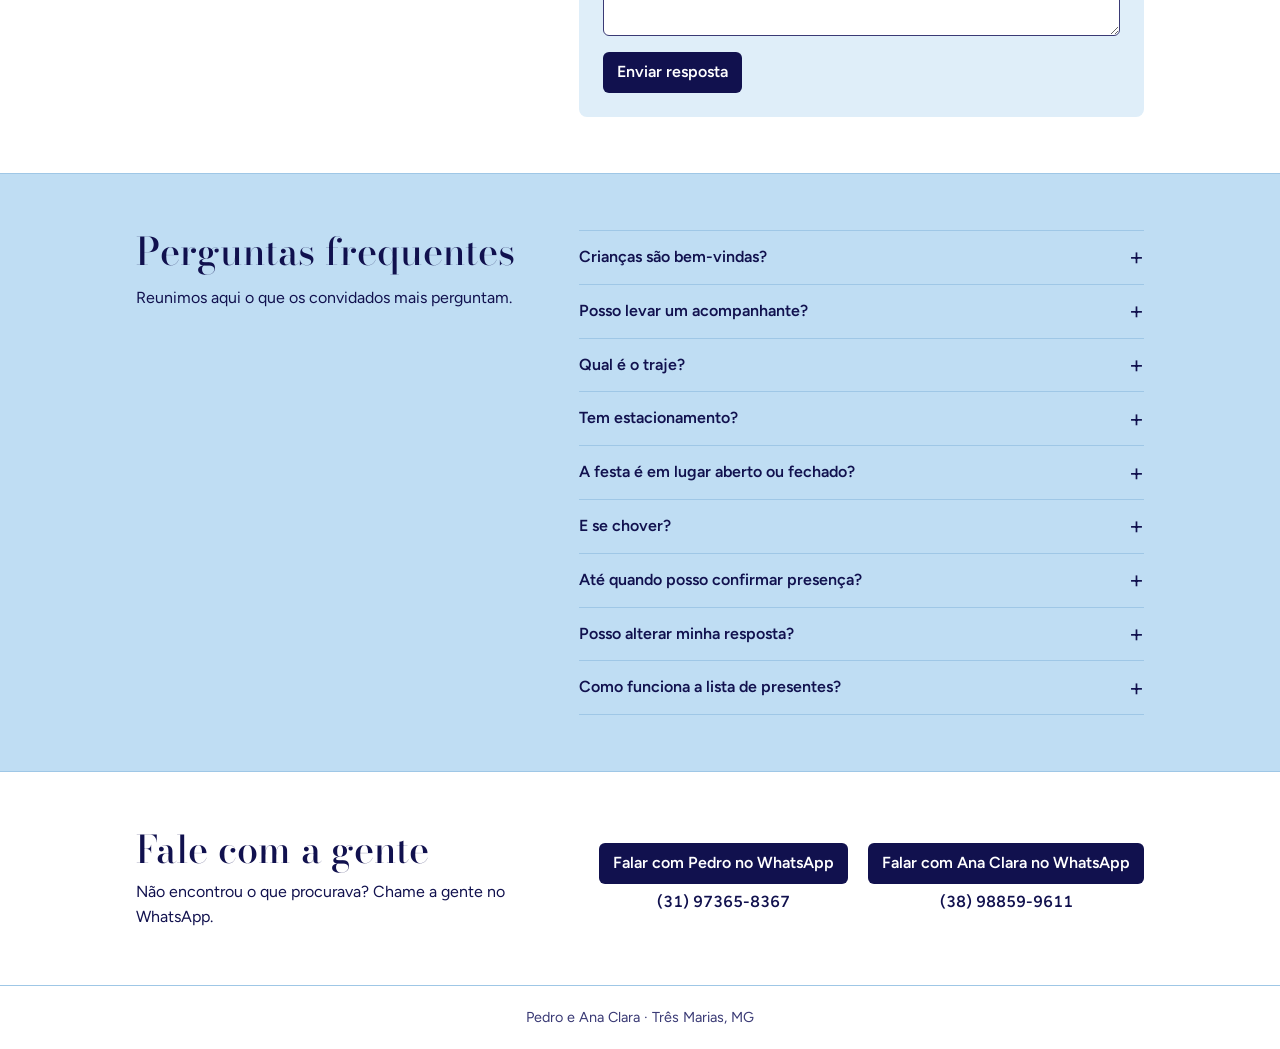
==== commit 098654a0: "Adiciona botão de confirmar presença no início Co-Authored-By: Claude Opus 5.5 <noreply@anthropic.co" ====
--- a/index.html
+++ b/index.html
@@ -71,6 +71,7 @@
       <p class="lead">Que alegria ter você aqui. Vamos nos casar e queremos dividir esse dia com quem faz parte da nossa história.</p>
       <p class="faltam" id="faltam" hidden></p>
       <div class="hero-acoes">
+        <a class="btn" href="#presenca">Confirmar presença</a>
         <a class="btn" href="presentes.html">Ver lista de presentes</a>
         <a class="btn ghost" href="#local">Como chegar</a>
       </div>
--- a/assets/css/style.css
+++ b/assets/css/style.css
@@ -181,7 +181,7 @@
 .foto img { display: block; width: 100%; height: 100%; object-fit: cover; }
 .foto.vazia { display: grid; place-items: center; color: var(--muted); font-size: .92rem; }
 
-.programa { list-style: none; margin: 20px 0 0; padding: 0; display: grid; grid-template-columns: repeat(3, minmax(0, 1fr)); gap: 24px; }
+.programa { list-style: none; margin: 20px 0 0; padding: 0; display: grid; grid-template-columns: repeat(4, minmax(0, 1fr)); gap: 24px; }
 .programa li { display: grid; align-content: start; gap: 2px; padding-block-start: 12px; border-top: 2px solid var(--cobalt); }
 .programa b { font: italic 500 1.75rem/1.2 var(--display); color: var(--cobalt); }
 .programa strong { font-size: 1.0625rem; }
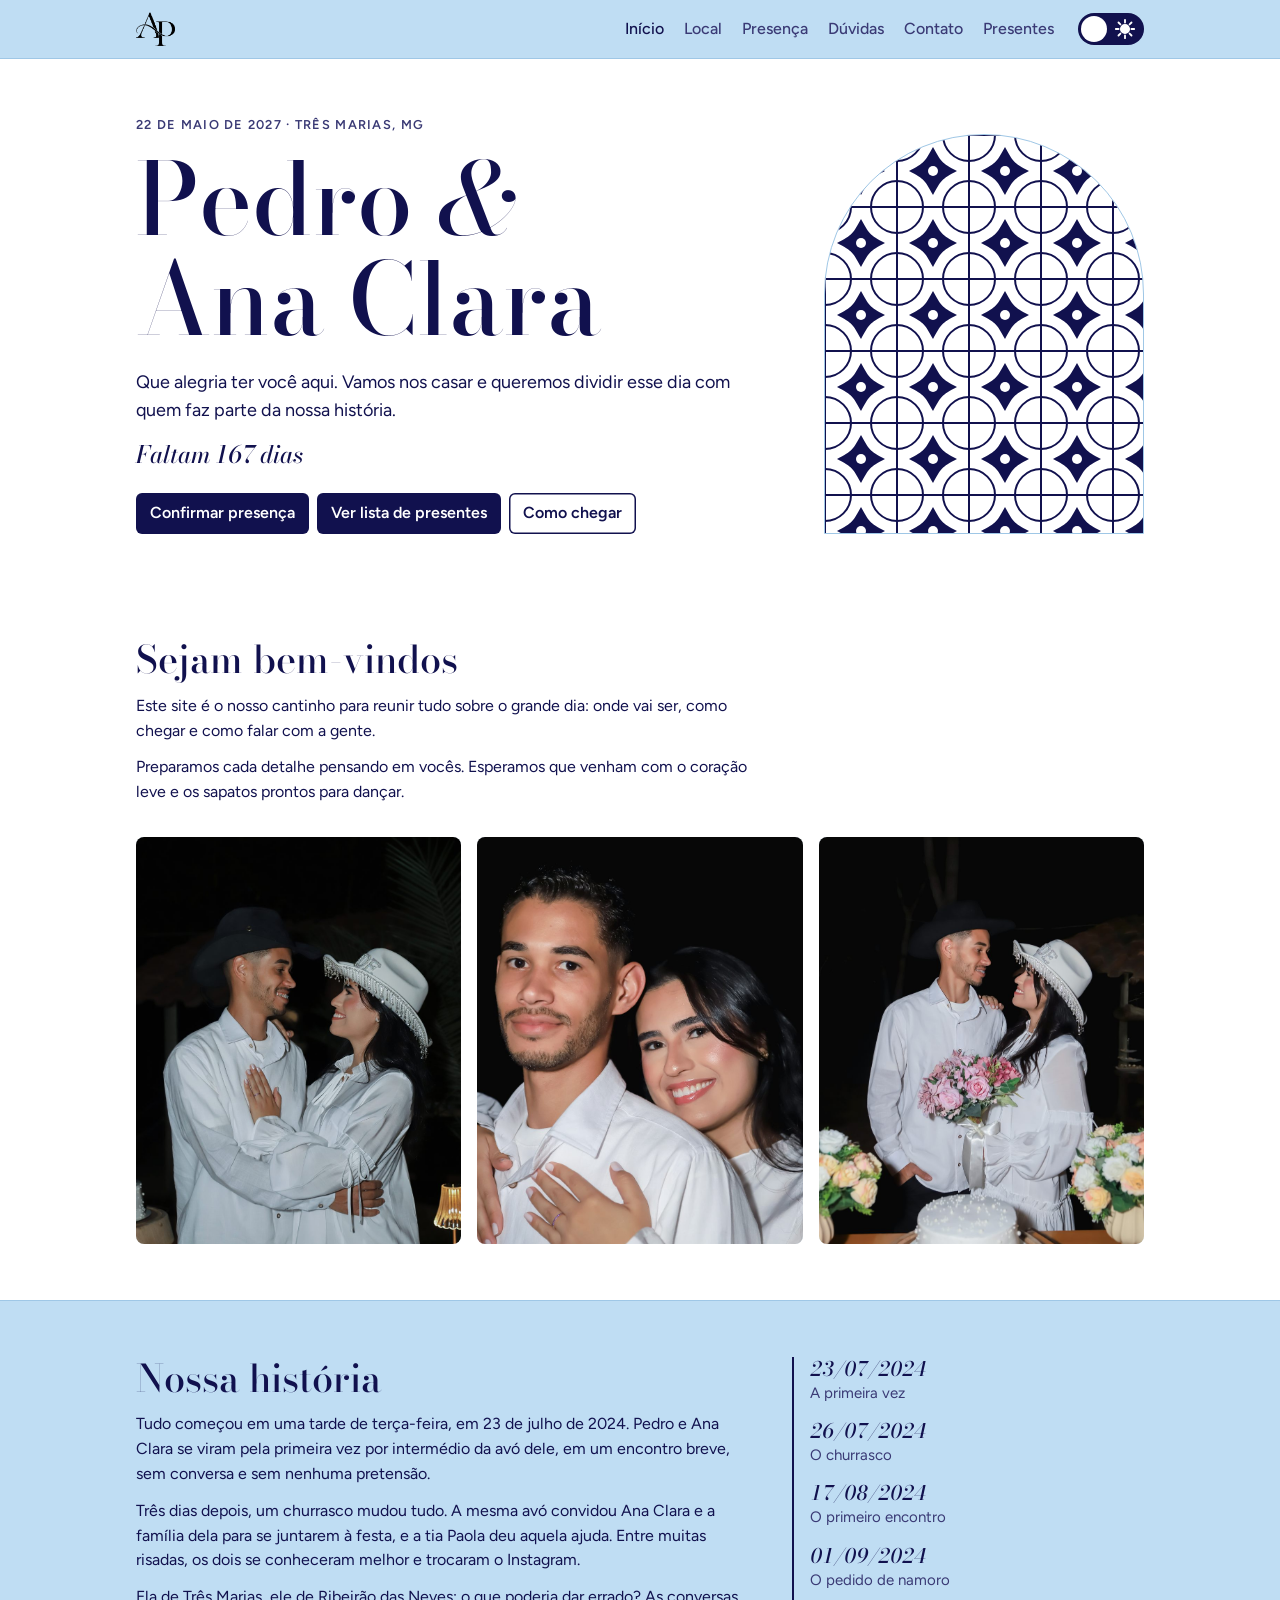
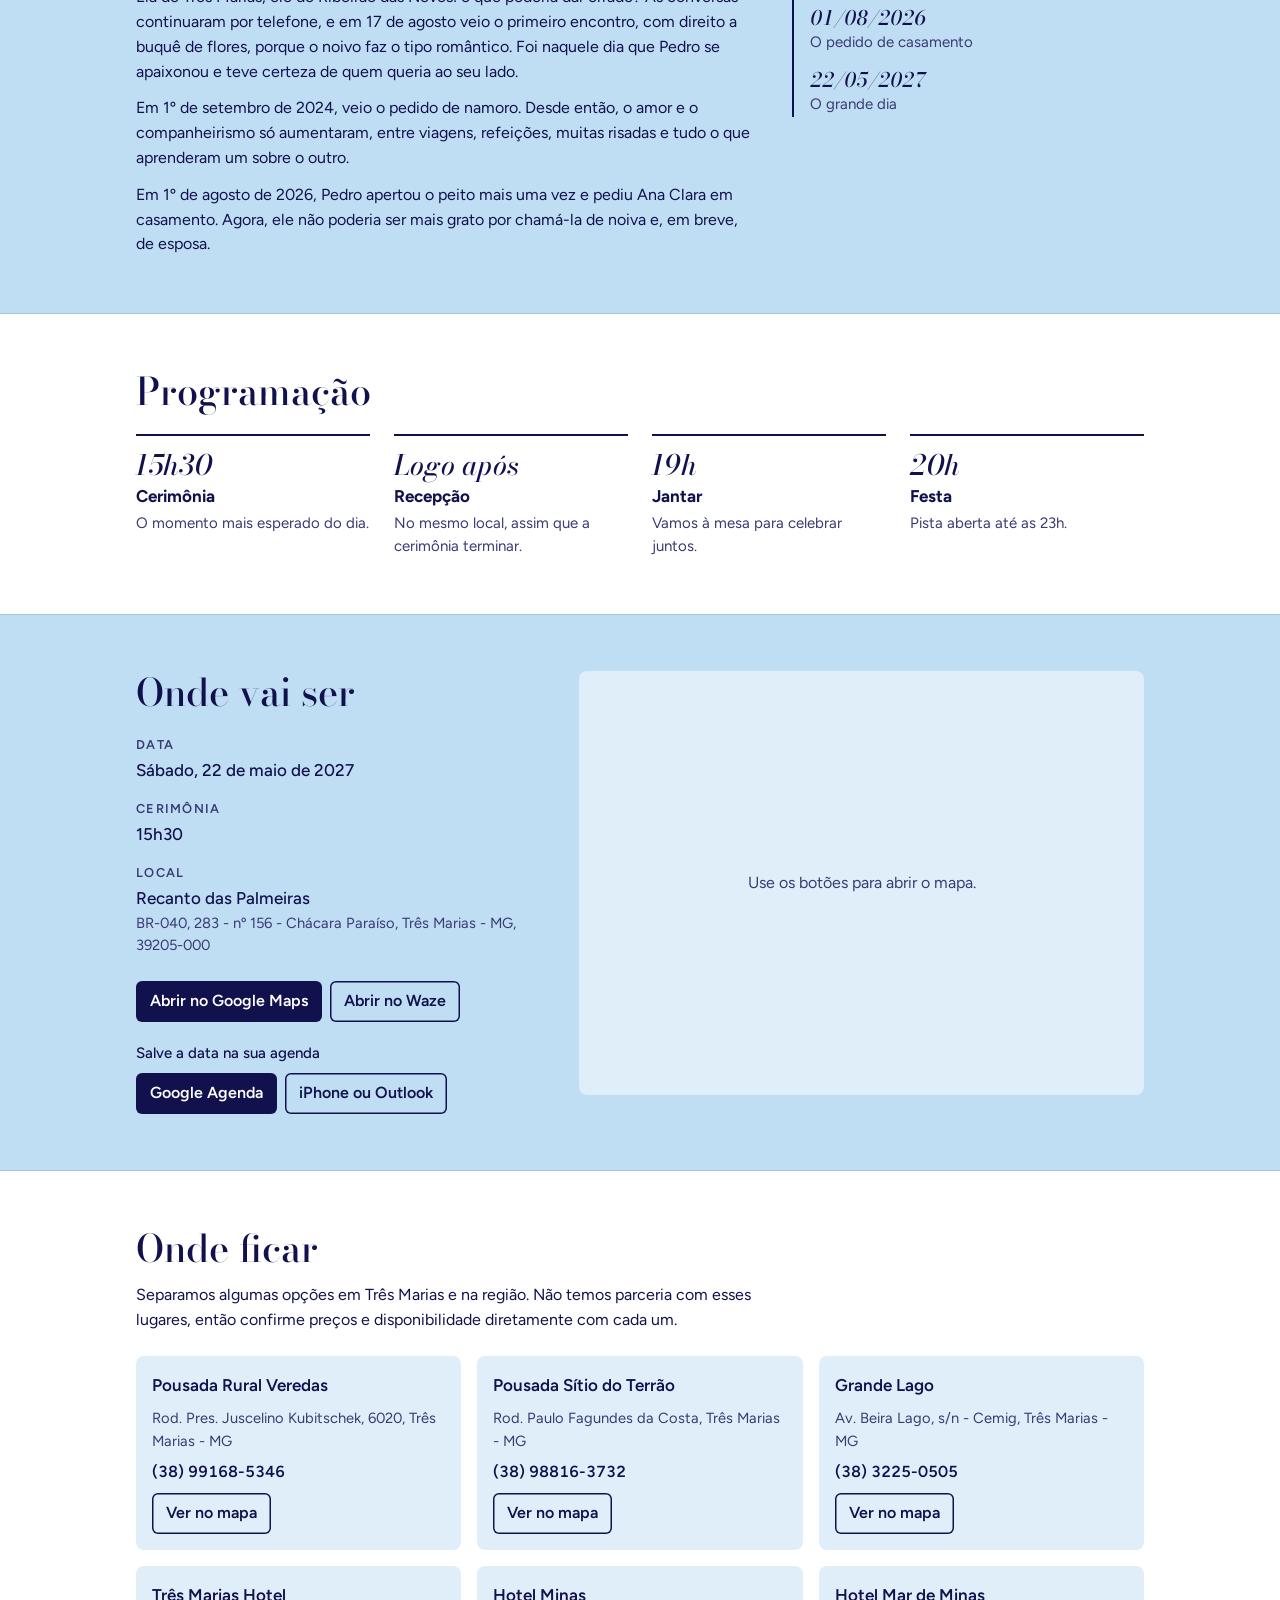
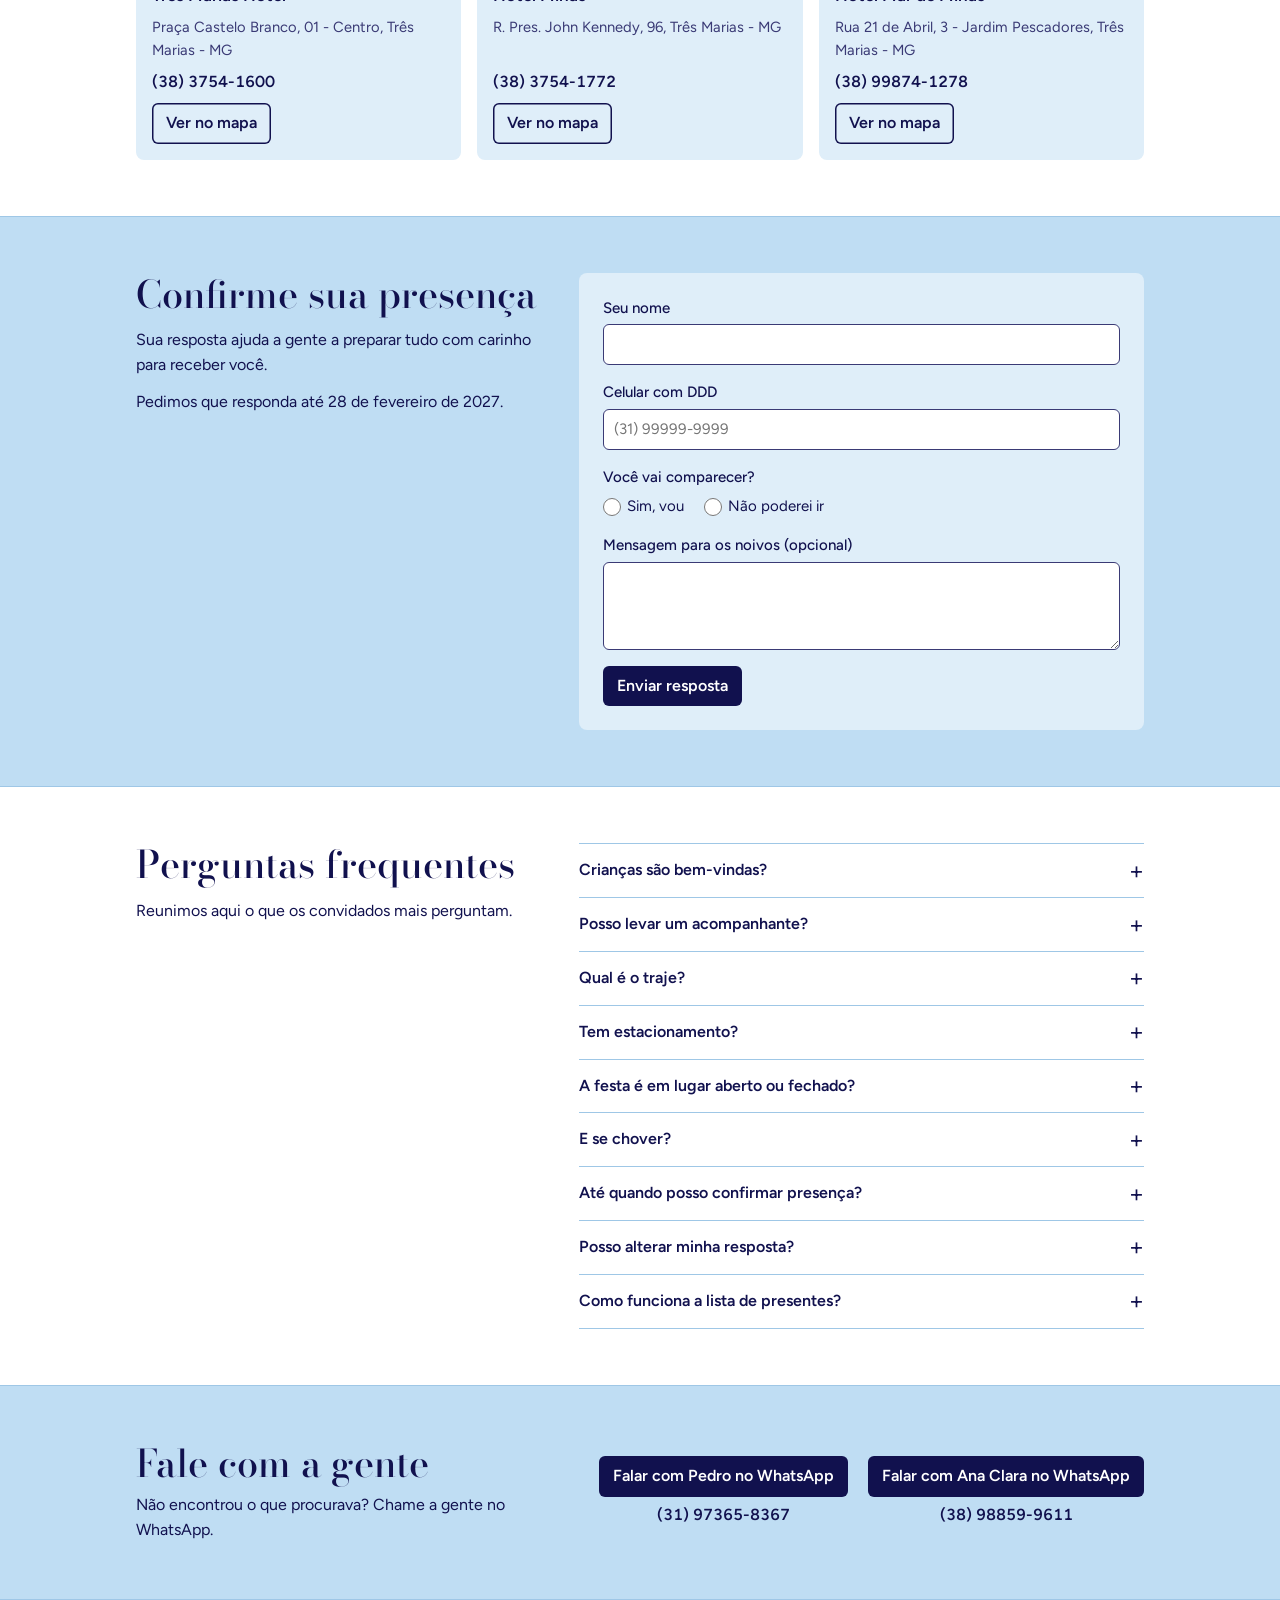
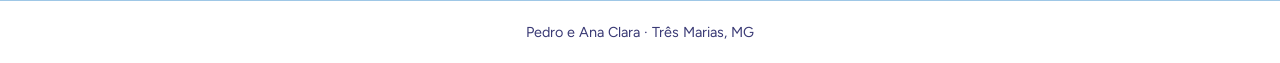
==== commit 60b0f249: "Adiciona a história do casal e ajusta o menu Co-Authored-By: Claude Opus 5.5 <noreply@anthropic.com>" ====
--- a/index.html
+++ b/index.html
@@ -33,7 +33,6 @@
     <div class="nav-links" id="menu-links">
       <a href="#top" aria-current="page">Início</a>
       <a href="#local">Local</a>
-      <a href="#hospedagem">Hospedagem</a>
       <a href="#presenca">Presença</a>
       <a href="#duvidas">Dúvidas</a>
       <a href="#contato">Contato</a>
@@ -105,14 +104,24 @@
     </div>
   </section>
 
-  <section class="secao faixa" id="programacao" aria-labelledby="titulo-programacao">
+  <section class="secao faixa" id="historia" aria-labelledby="titulo-historia">
+    <div class="wrap historia">
+      <div class="recado-texto">
+        <h2 id="titulo-historia">Nossa história</h2>
+        <div class="historia-texto" id="historia-texto"></div>
+      </div>
+      <ol class="marcos" id="marcos" aria-label="Datas importantes"></ol>
+    </div>
+  </section>
+
+  <section class="secao" id="programacao" aria-labelledby="titulo-programacao">
     <div class="wrap">
       <h2 id="titulo-programacao">Programação</h2>
       <ol class="programa" id="programa"></ol>
     </div>
   </section>
 
-  <section class="secao" id="local" aria-labelledby="titulo-local">
+  <section class="secao faixa" id="local" aria-labelledby="titulo-local">
     <div class="wrap local">
       <div class="local-info">
         <h2 id="titulo-local">Onde vai ser</h2>
@@ -140,7 +149,7 @@
     </div>
   </section>
 
-  <section class="secao faixa" id="hospedagem" aria-labelledby="titulo-hospedagem">
+  <section class="secao" id="hospedagem" aria-labelledby="titulo-hospedagem">
     <div class="wrap">
       <div class="recado-texto">
         <h2 id="titulo-hospedagem">Onde ficar</h2>
@@ -150,7 +159,7 @@
     </div>
   </section>
 
-  <section class="secao" id="presenca" aria-labelledby="titulo-presenca">
+  <section class="secao faixa" id="presenca" aria-labelledby="titulo-presenca">
     <div class="wrap presenca">
       <div class="recado-texto">
         <h2 id="titulo-presenca">Confirme sua presença</h2>
@@ -174,11 +183,11 @@
             <label class="opcao"><input type="radio" name="comparecer" value="sim"> Sim, vou</label>
             <label class="opcao"><input type="radio" name="comparecer" value="nao"> Não poderei ir</label>
           </fieldset>
-          <label for="presenca-quantos" id="presenca-pessoas" hidden>Quantos acompanhantes vêm com você?
+          <label for="presenca-quantos" id="presenca-pessoas" hidden>Quantos acompanhantes vêm com você? (12 anos ou mais)
             <input id="presenca-quantos" type="number" inputmode="numeric" min="0" max="9" value="0">
           </label>
           <div id="presenca-acompanhantes" hidden>
-            <p>Dados de cada acompanhante, incluindo crianças</p>
+            <p>Dados de cada acompanhante</p>
           </div>
           <label for="presenca-restricoes" id="presenca-comida" hidden>Alguma restrição alimentar? (opcional)
             <input id="presenca-restricoes" maxlength="200">
@@ -199,7 +208,7 @@
     </div>
   </section>
 
-  <section class="secao faixa" id="duvidas" aria-labelledby="titulo-duvidas">
+  <section class="secao" id="duvidas" aria-labelledby="titulo-duvidas">
     <div class="wrap duvidas">
       <div class="recado-texto">
         <h2 id="titulo-duvidas">Perguntas frequentes</h2>
@@ -209,7 +218,7 @@
     </div>
   </section>
 
-  <section class="secao" id="contato" aria-labelledby="titulo-contato">
+  <section class="secao faixa" id="contato" aria-labelledby="titulo-contato">
     <div class="wrap contato">
       <div>
         <h2 id="titulo-contato">Fale com a gente</h2>
--- a/assets/css/style.css
+++ b/assets/css/style.css
@@ -181,6 +181,13 @@
 .foto img { display: block; width: 100%; height: 100%; object-fit: cover; }
 .foto.vazia { display: grid; place-items: center; color: var(--muted); font-size: .92rem; }
 
+.historia { display: grid; grid-template-columns: minmax(0, 7fr) minmax(0, 4fr); gap: 40px; align-items: start; }
+.historia-texto { display: grid; gap: 12px; }
+.marcos { list-style: none; margin: 0; padding: 0; display: grid; gap: 14px; border-left: 2px solid var(--cobalt); }
+.marcos li { display: grid; gap: 1px; padding-inline-start: 16px; }
+.marcos b { font: italic 500 1.25rem/1.2 var(--display); color: var(--cobalt); font-variant-numeric: tabular-nums; }
+.marcos span { color: var(--muted); font-size: .94rem; }
+
 .programa { list-style: none; margin: 20px 0 0; padding: 0; display: grid; grid-template-columns: repeat(4, minmax(0, 1fr)); gap: 24px; }
 .programa li { display: grid; align-content: start; gap: 2px; padding-block-start: 12px; border-top: 2px solid var(--cobalt); }
 .programa b { font: italic 500 1.75rem/1.2 var(--display); color: var(--cobalt); }
@@ -201,7 +208,7 @@
 .mapa iframe { position: relative; display: block; width: 100%; height: 100%; border: 0; }
 
 .hospedagens { list-style: none; margin: 24px 0 0; padding: 0; display: grid; grid-template-columns: repeat(3, minmax(0, 1fr)); gap: 16px; }
-.hospedagens li { display: grid; grid-template-rows: auto 1fr auto auto; gap: 8px; justify-items: start; padding: 16px; border-radius: 8px; background: var(--bg); }
+.hospedagens li { display: grid; grid-template-rows: auto 1fr auto auto; gap: 8px; justify-items: start; padding: 16px; border-radius: 8px; background: var(--tint); }
 .hospedagens h3 { font-size: 1.0625rem; font-weight: 600; }
 .hospedagens p { color: var(--muted); font-size: .92rem; }
 .hospedagens .valor { color: var(--ink); text-decoration: none; }
@@ -260,11 +267,10 @@
   .steps ol, .gifts { grid-template-columns: minmax(0, 1fr); }
   .livre form { grid-template-columns: minmax(0, 1fr); }
   .secao .wrap { padding-block: 40px; }
-  .local, .contato, .presenca, .programa, .duvidas { grid-template-columns: minmax(0, 1fr); }
+  .local, .contato, .presenca, .programa, .duvidas, .historia, .hospedagens { grid-template-columns: minmax(0, 1fr); }
   .contato-pessoa { justify-items: start; }
 }
 @media (max-width: 760px) {
-  .hospedagens { grid-template-columns: minmax(0, 1fr); }
   .menu-botao {
     display: grid; place-items: center; width: 40px; height: 40px; padding: 0;
     border: 1px solid var(--line); border-radius: 6px; background: transparent; color: var(--ink); cursor: pointer;
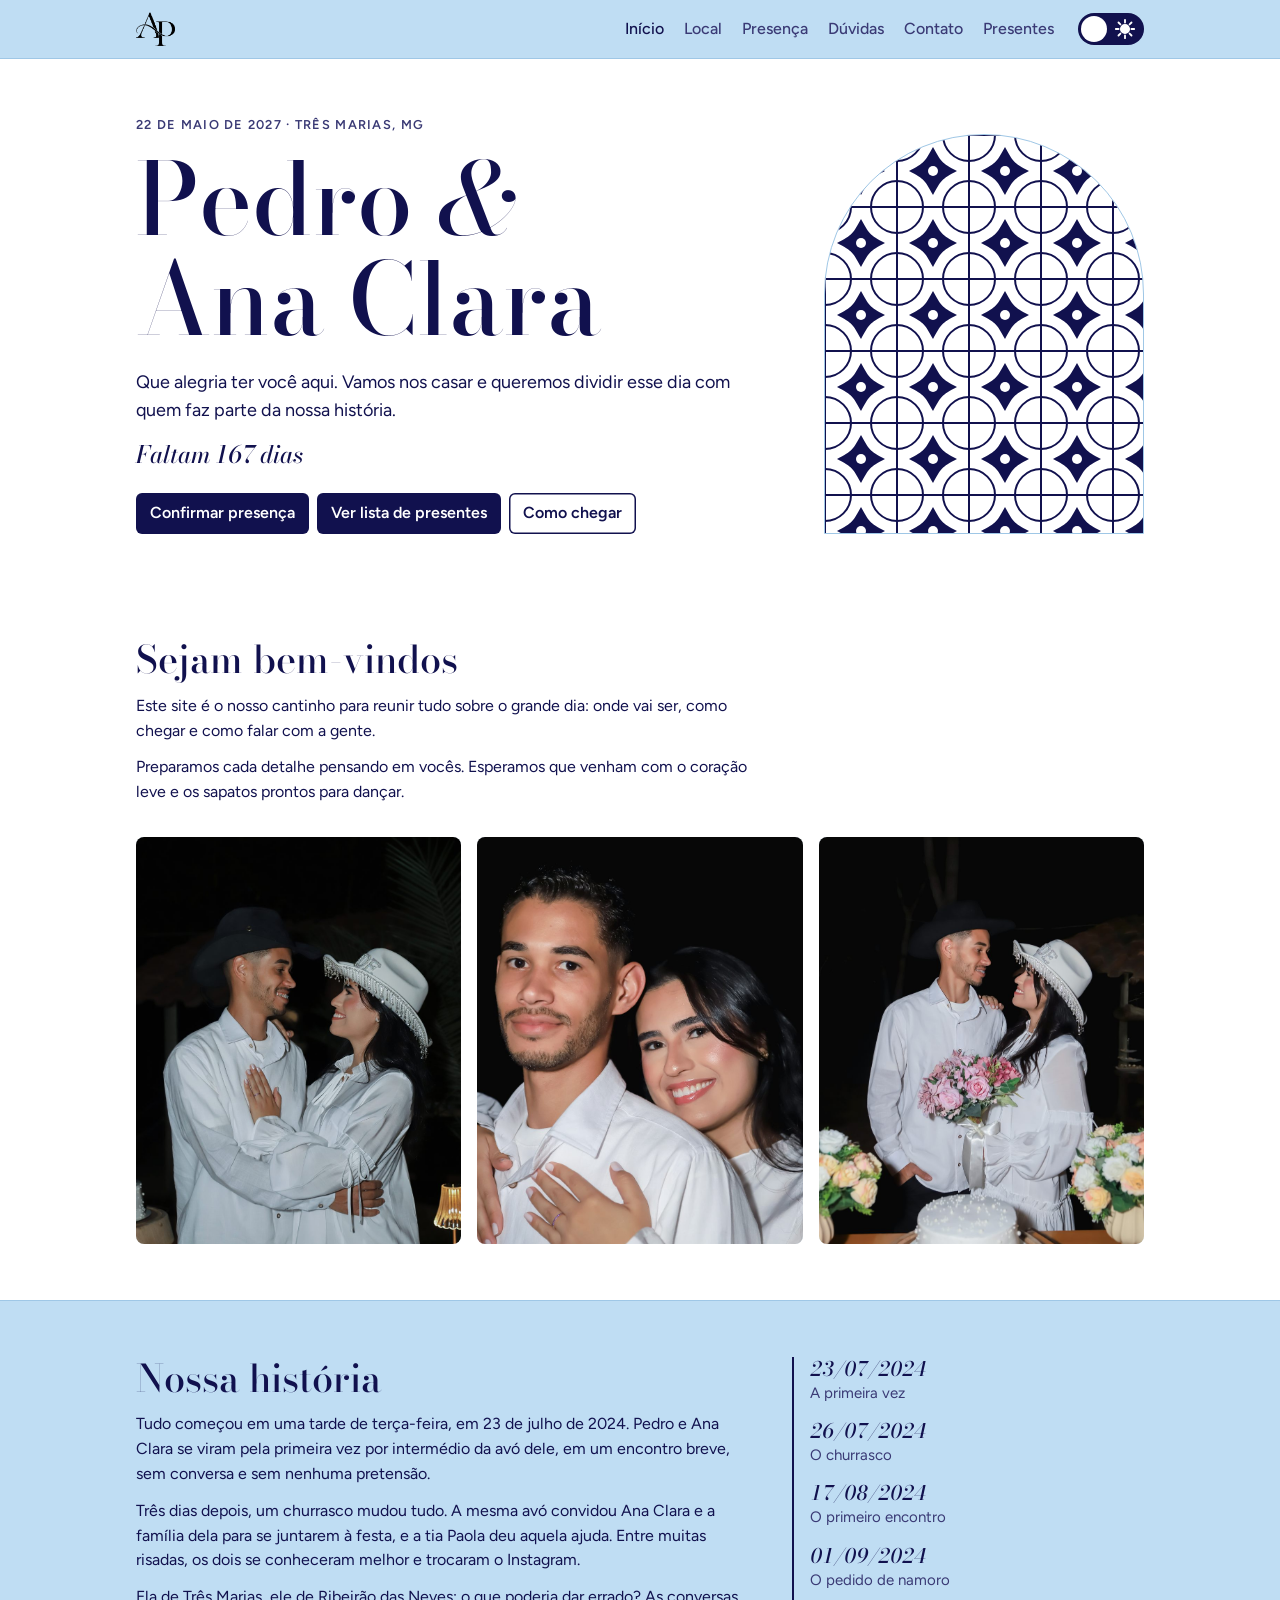
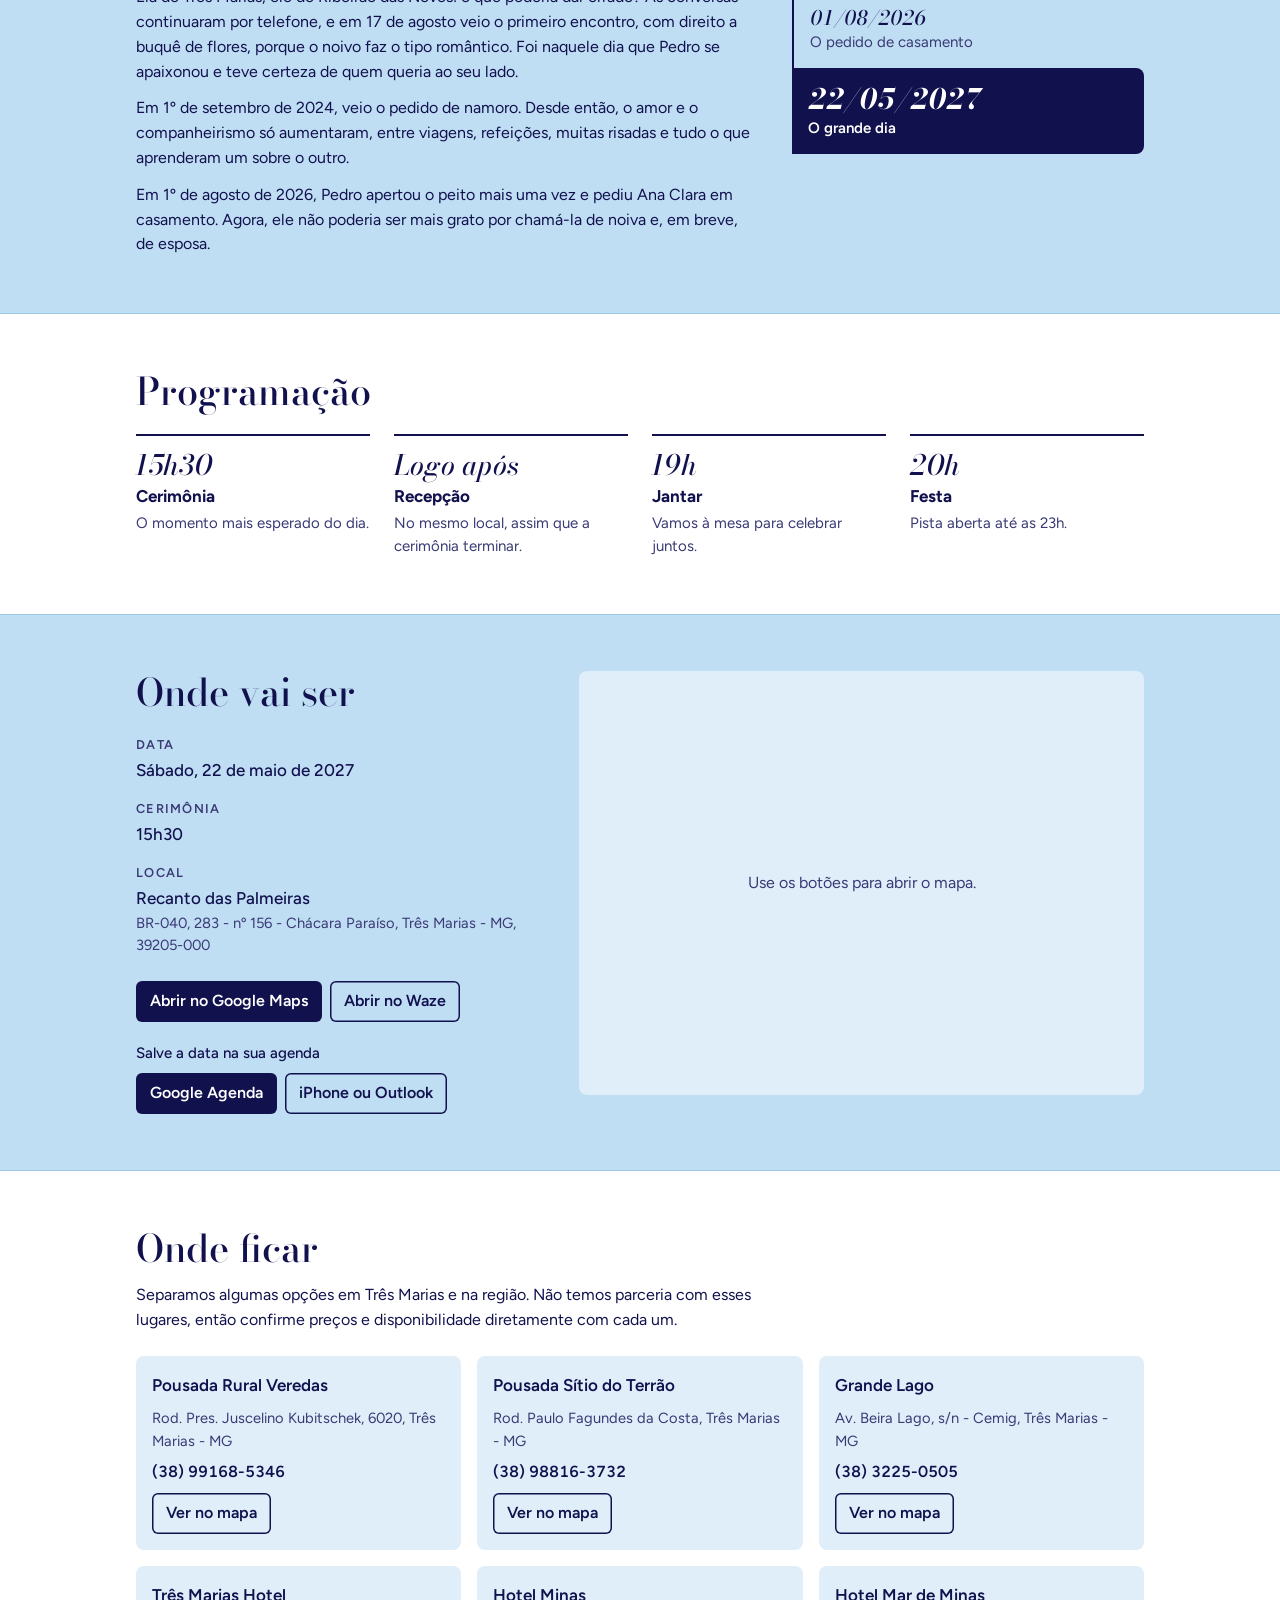
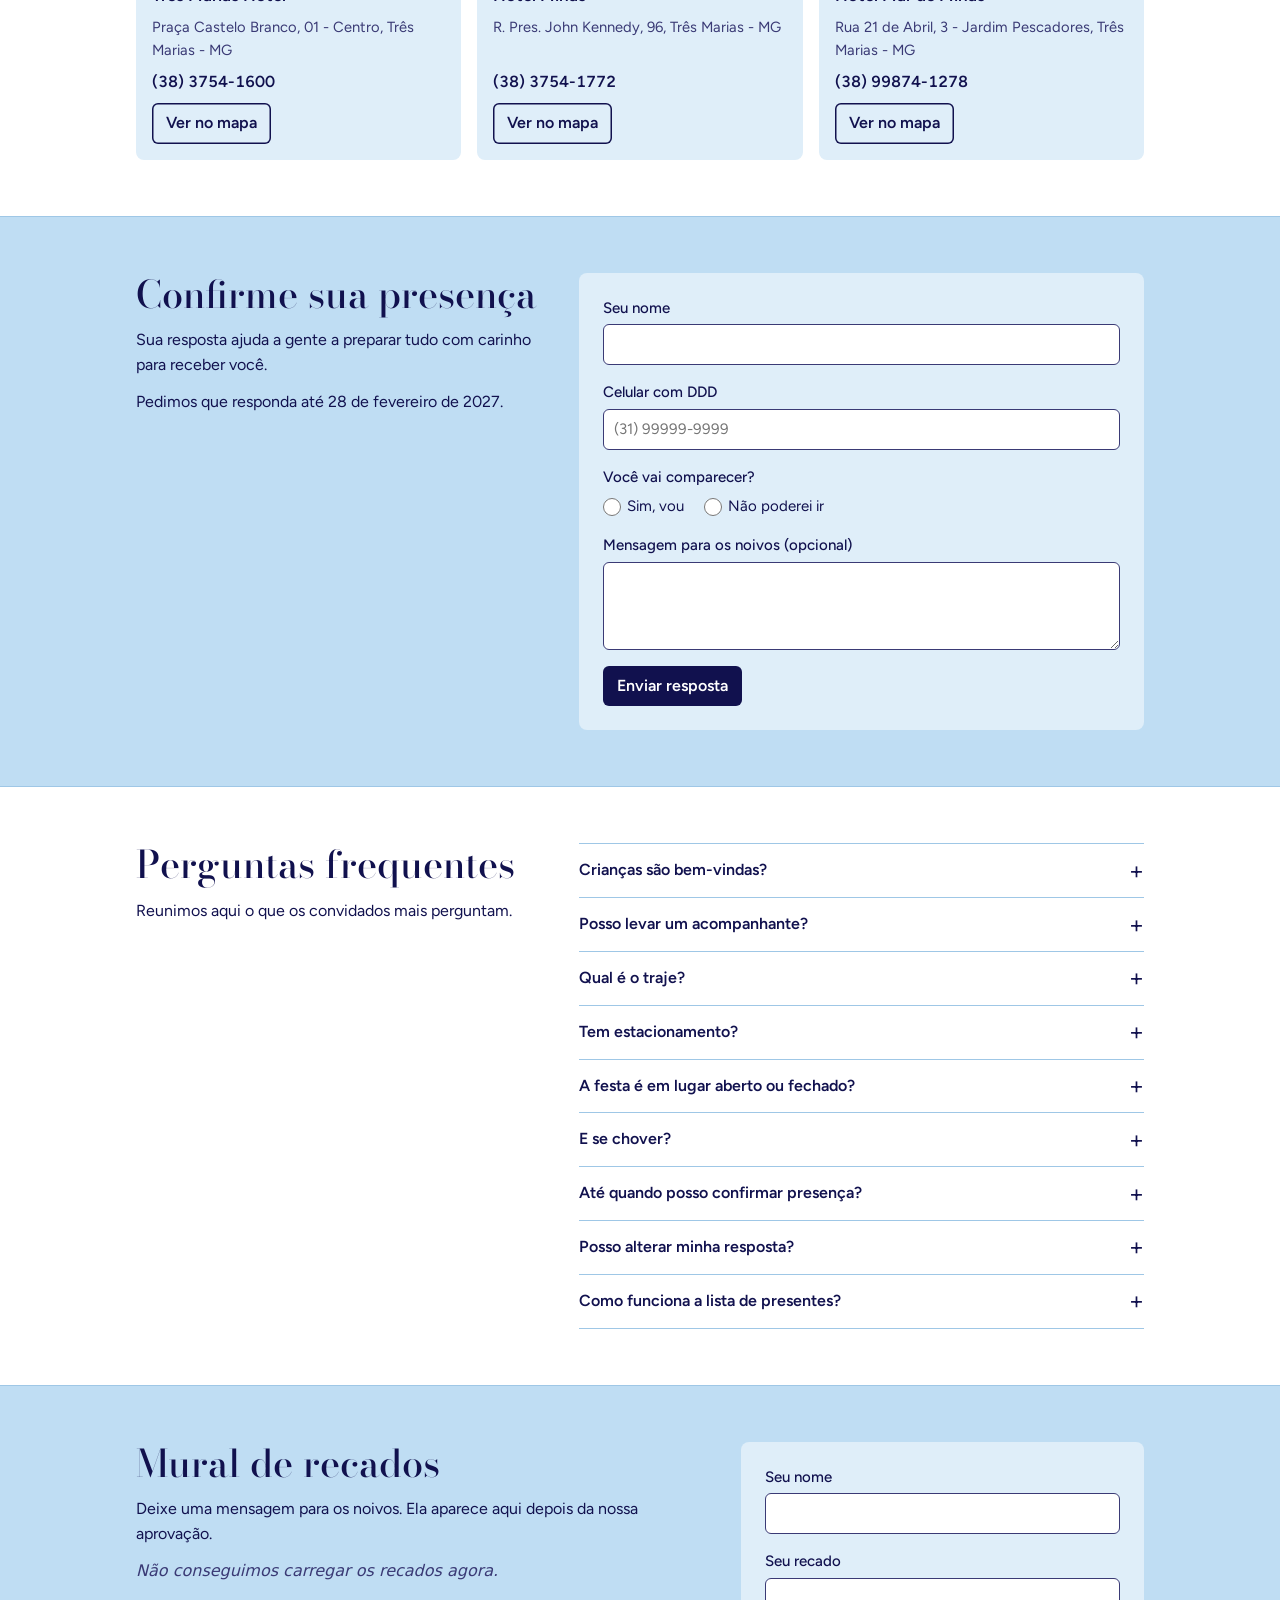
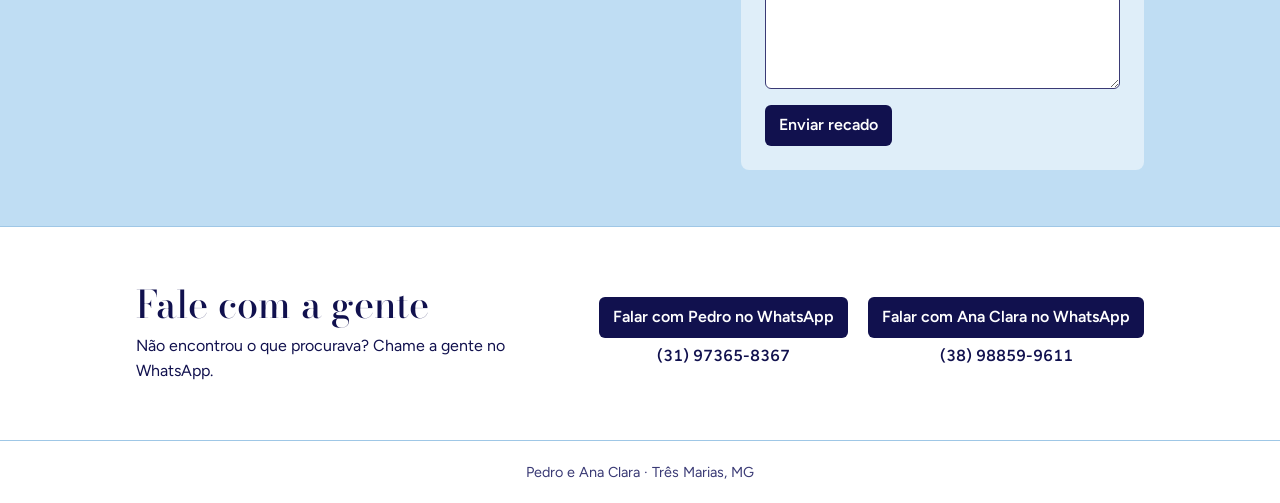
==== commit 64761789: "Adiciona o mural de recados Co-Authored-By: Claude Opus 5.5 <noreply@anthropic.com>" ====
--- a/index.html
+++ b/index.html
@@ -218,7 +218,36 @@
     </div>
   </section>
 
-  <section class="secao faixa" id="contato" aria-labelledby="titulo-contato">
+  <section class="secao faixa" id="mural" aria-labelledby="titulo-mural">
+    <div class="wrap mural">
+      <div class="mural-recados">
+        <h2 id="titulo-mural">Mural de recados</h2>
+        <p>Deixe uma mensagem para os noivos. Ela aparece aqui depois da nossa aprovação.</p>
+        <p class="mural-vazio" id="mural-vazio">Seja a primeira pessoa a deixar um recado.</p>
+        <ul class="mural-lista" id="mural-lista"></ul>
+      </div>
+      <div class="presenca-area">
+        <form id="mural-form" novalidate>
+          <label for="mural-nome">Seu nome
+            <input id="mural-nome" autocomplete="name" maxlength="60" required>
+          </label>
+          <label for="mural-recado">Seu recado
+            <textarea id="mural-recado" rows="4" maxlength="300" required></textarea>
+          </label>
+          <div class="presenca-robo" aria-hidden="true">
+            <label for="mural-site">Não preencha este campo
+              <input id="mural-site" tabindex="-1" autocomplete="off">
+            </label>
+          </div>
+          <button class="btn" id="mural-enviar" type="submit">Enviar recado</button>
+          <p class="erro" id="mural-erro" role="alert" hidden></p>
+        </form>
+        <p class="presenca-sucesso" id="mural-sucesso" role="status" hidden>Recado enviado! Ele vai aparecer aqui depois da nossa aprovação.</p>
+      </div>
+    </div>
+  </section>
+
+  <section class="secao" id="contato" aria-labelledby="titulo-contato">
     <div class="wrap contato">
       <div>
         <h2 id="titulo-contato">Fale com a gente</h2>
@@ -240,5 +269,6 @@
 <script src="assets/scripts/config.js"></script>
 <script src="assets/scripts/inicio.js"></script>
 <script src="assets/scripts/presenca.js"></script>
+<script src="assets/scripts/mural.js"></script>
 </body>
 </html>
--- a/assets/css/style.css
+++ b/assets/css/style.css
@@ -187,6 +187,9 @@
 .marcos li { display: grid; gap: 1px; padding-inline-start: 16px; }
 .marcos b { font: italic 500 1.25rem/1.2 var(--display); color: var(--cobalt); font-variant-numeric: tabular-nums; }
 .marcos span { color: var(--muted); font-size: .94rem; }
+.marcos .destaque { margin-inline-start: -2px; padding-block: 14px; border-radius: 0 8px 8px 0; background: var(--cobalt); }
+.marcos .destaque b { font-size: 1.75rem; font-weight: 700; color: var(--cobalt-ink); }
+.marcos .destaque span { color: var(--cobalt-ink); font-weight: 600; }
 
 .programa { list-style: none; margin: 20px 0 0; padding: 0; display: grid; grid-template-columns: repeat(4, minmax(0, 1fr)); gap: 24px; }
 .programa li { display: grid; align-content: start; gap: 2px; padding-block-start: 12px; border-top: 2px solid var(--cobalt); }
@@ -216,9 +219,9 @@
 .presenca { display: grid; grid-template-columns: minmax(0, 5fr) minmax(0, 7fr); gap: 40px; align-items: start; }
 .presenca-area { display: grid; gap: 12px; padding: 24px; border-radius: 8px; background: var(--tint); }
 #presenca-whatsapp { display: grid; gap: 12px; justify-items: start; }
-#presenca-form { display: grid; gap: 16px; }
-#presenca-form label, #presenca-form legend { font-size: .94rem; font-weight: 500; }
-#presenca-form > label { display: grid; gap: 4px; }
+#presenca-form, #mural-form { display: grid; gap: 16px; }
+#presenca-form label, #presenca-form legend, #mural-form label { font-size: .94rem; font-weight: 500; }
+#presenca-form > label, #mural-form > label { display: grid; gap: 4px; }
 #presenca-acompanhantes { display: grid; gap: 10px; }
 #presenca-acompanhantes p { font-size: .94rem; font-weight: 500; }
 .acompanhante { display: grid; grid-template-columns: minmax(0, 3fr) minmax(0, 2fr); gap: 10px; }
@@ -226,12 +229,19 @@
 #presenca-form fieldset { display: flex; flex-wrap: wrap; gap: 8px 20px; margin: 0; padding: 0; border: 0; }
 #presenca-form legend { padding: 0; margin-block-end: 6px; }
 #presenca-form .opcao { display: flex; align-items: center; gap: 6px; font-weight: 400; }
-#presenca-form input:not([type="radio"]), #presenca-form textarea, #presenca-form select {
+#presenca-form input:not([type="radio"]), #presenca-form textarea, #presenca-form select, #mural-form input, #mural-form textarea {
   width: 100%; min-height: 40px; padding: 8px 10px; border-radius: 6px; font-weight: 400;
   border: 1px solid var(--muted); background: var(--bg); resize: vertical;
 }
 #presenca-form input[type="radio"] { width: 18px; height: 18px; margin: 0; accent-color: var(--cobalt); }
-#presenca-form .btn { justify-self: start; }
+#presenca-form .btn, #mural-form .btn { justify-self: start; }
+.mural { display: grid; grid-template-columns: minmax(0, 7fr) minmax(0, 5fr); gap: 40px; align-items: start; }
+.mural-recados { display: grid; gap: 12px; }
+.mural-vazio { color: var(--muted); font-style: italic; }
+.mural-lista { list-style: none; margin: 8px 0 0; padding: 0; display: grid; gap: 12px; max-height: 520px; overflow-y: auto; }
+.mural-lista li { display: grid; gap: 6px; padding: 14px 16px; border-radius: 8px; background: var(--bg); }
+.mural-lista p { overflow-wrap: anywhere; }
+.mural-lista strong { color: var(--cobalt); font-size: .92rem; }
 .presenca-robo { position: absolute; left: -9999px; width: 1px; height: 1px; overflow: hidden; }
 .presenca-sucesso { font: italic 500 1.5rem/1.3 var(--display); color: var(--cobalt); }
 
@@ -267,7 +277,7 @@
   .steps ol, .gifts { grid-template-columns: minmax(0, 1fr); }
   .livre form { grid-template-columns: minmax(0, 1fr); }
   .secao .wrap { padding-block: 40px; }
-  .local, .contato, .presenca, .programa, .duvidas, .historia, .hospedagens { grid-template-columns: minmax(0, 1fr); }
+  .local, .contato, .presenca, .programa, .duvidas, .historia, .hospedagens, .mural { grid-template-columns: minmax(0, 1fr); }
   .contato-pessoa { justify-items: start; }
 }
 @media (max-width: 760px) {
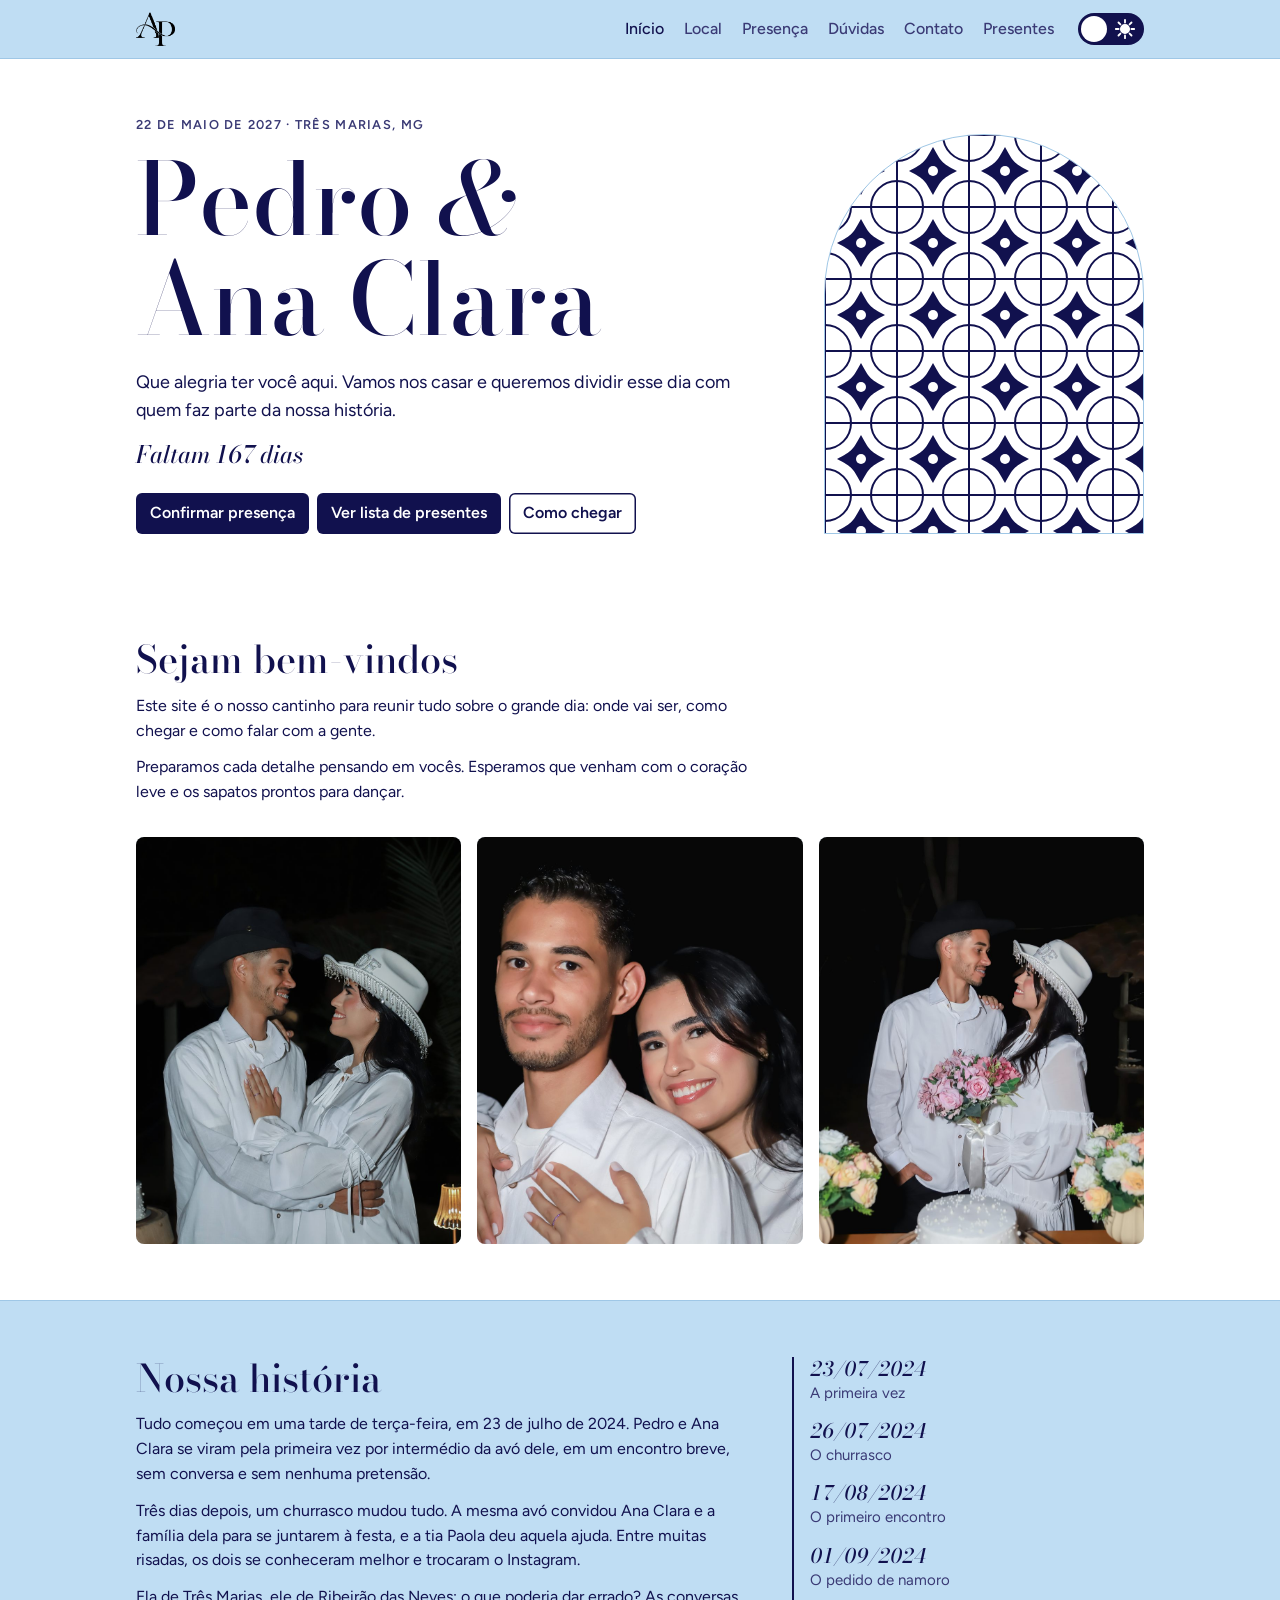
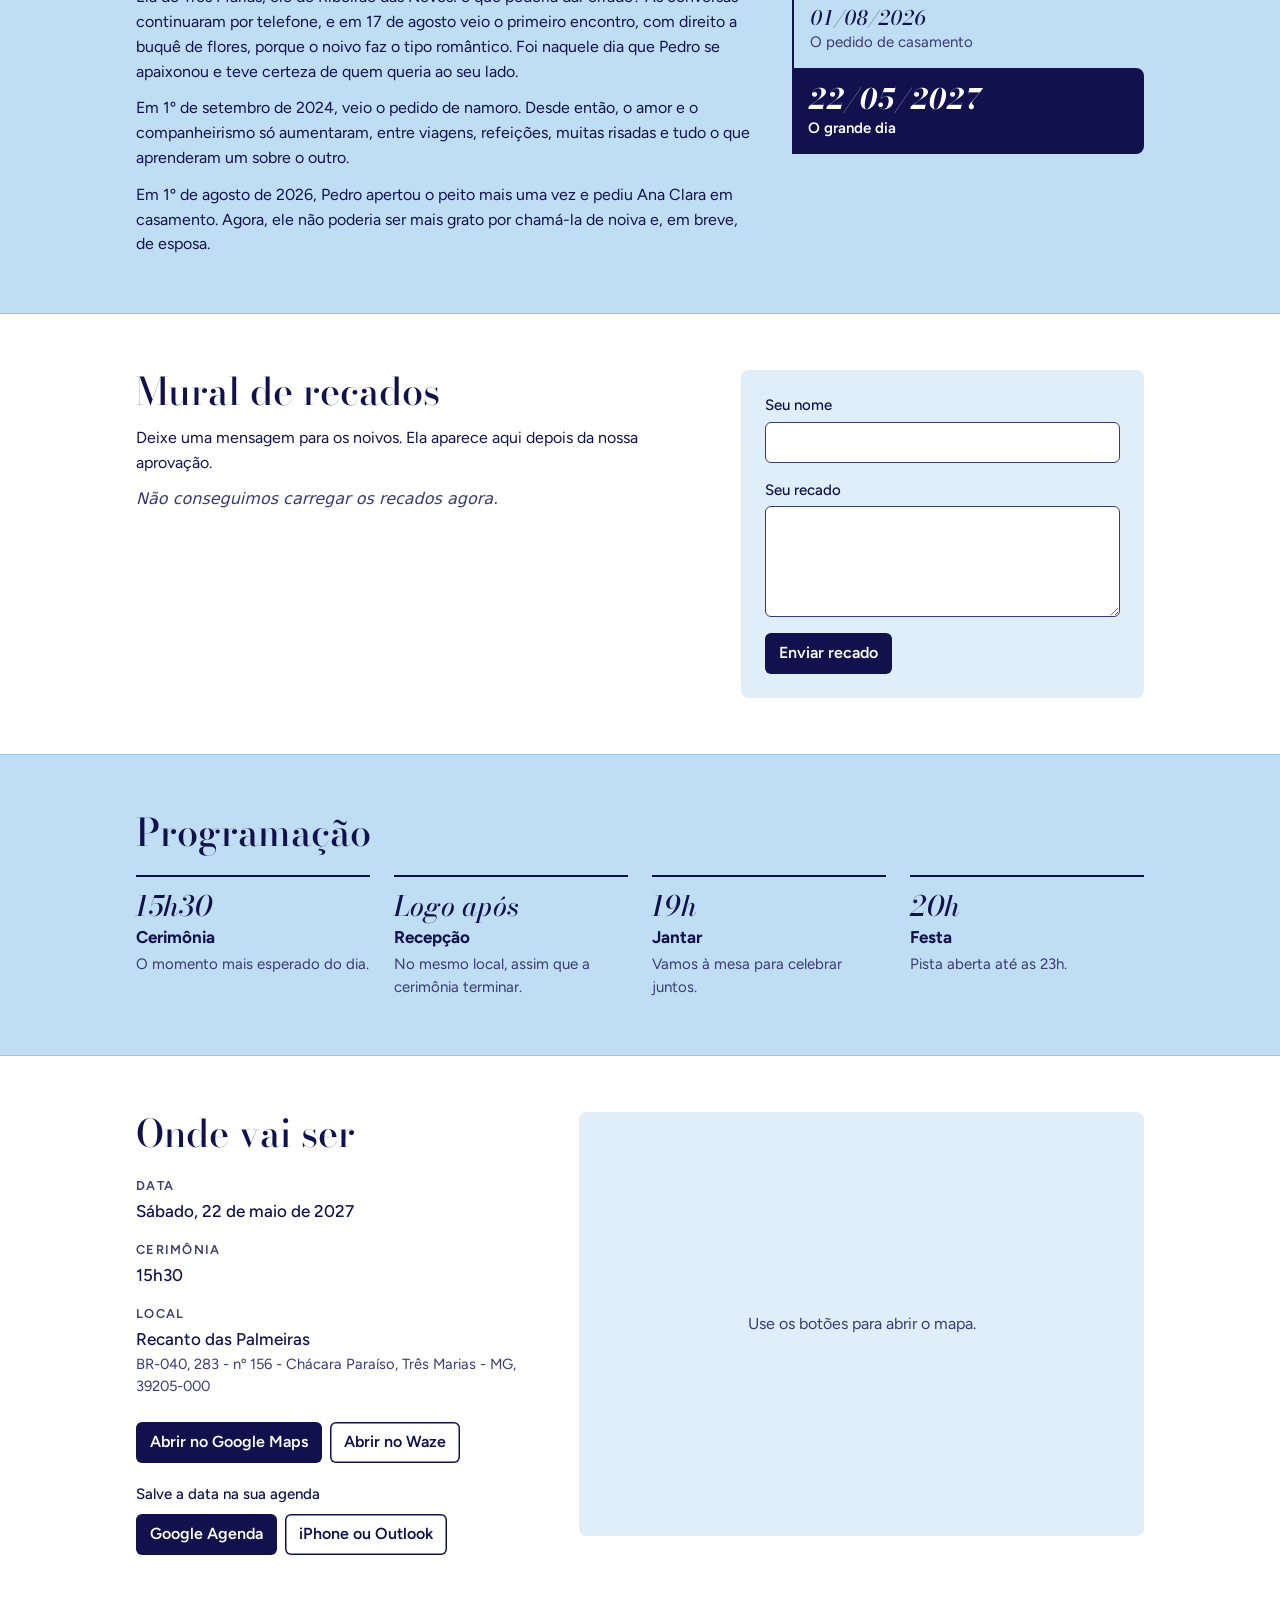
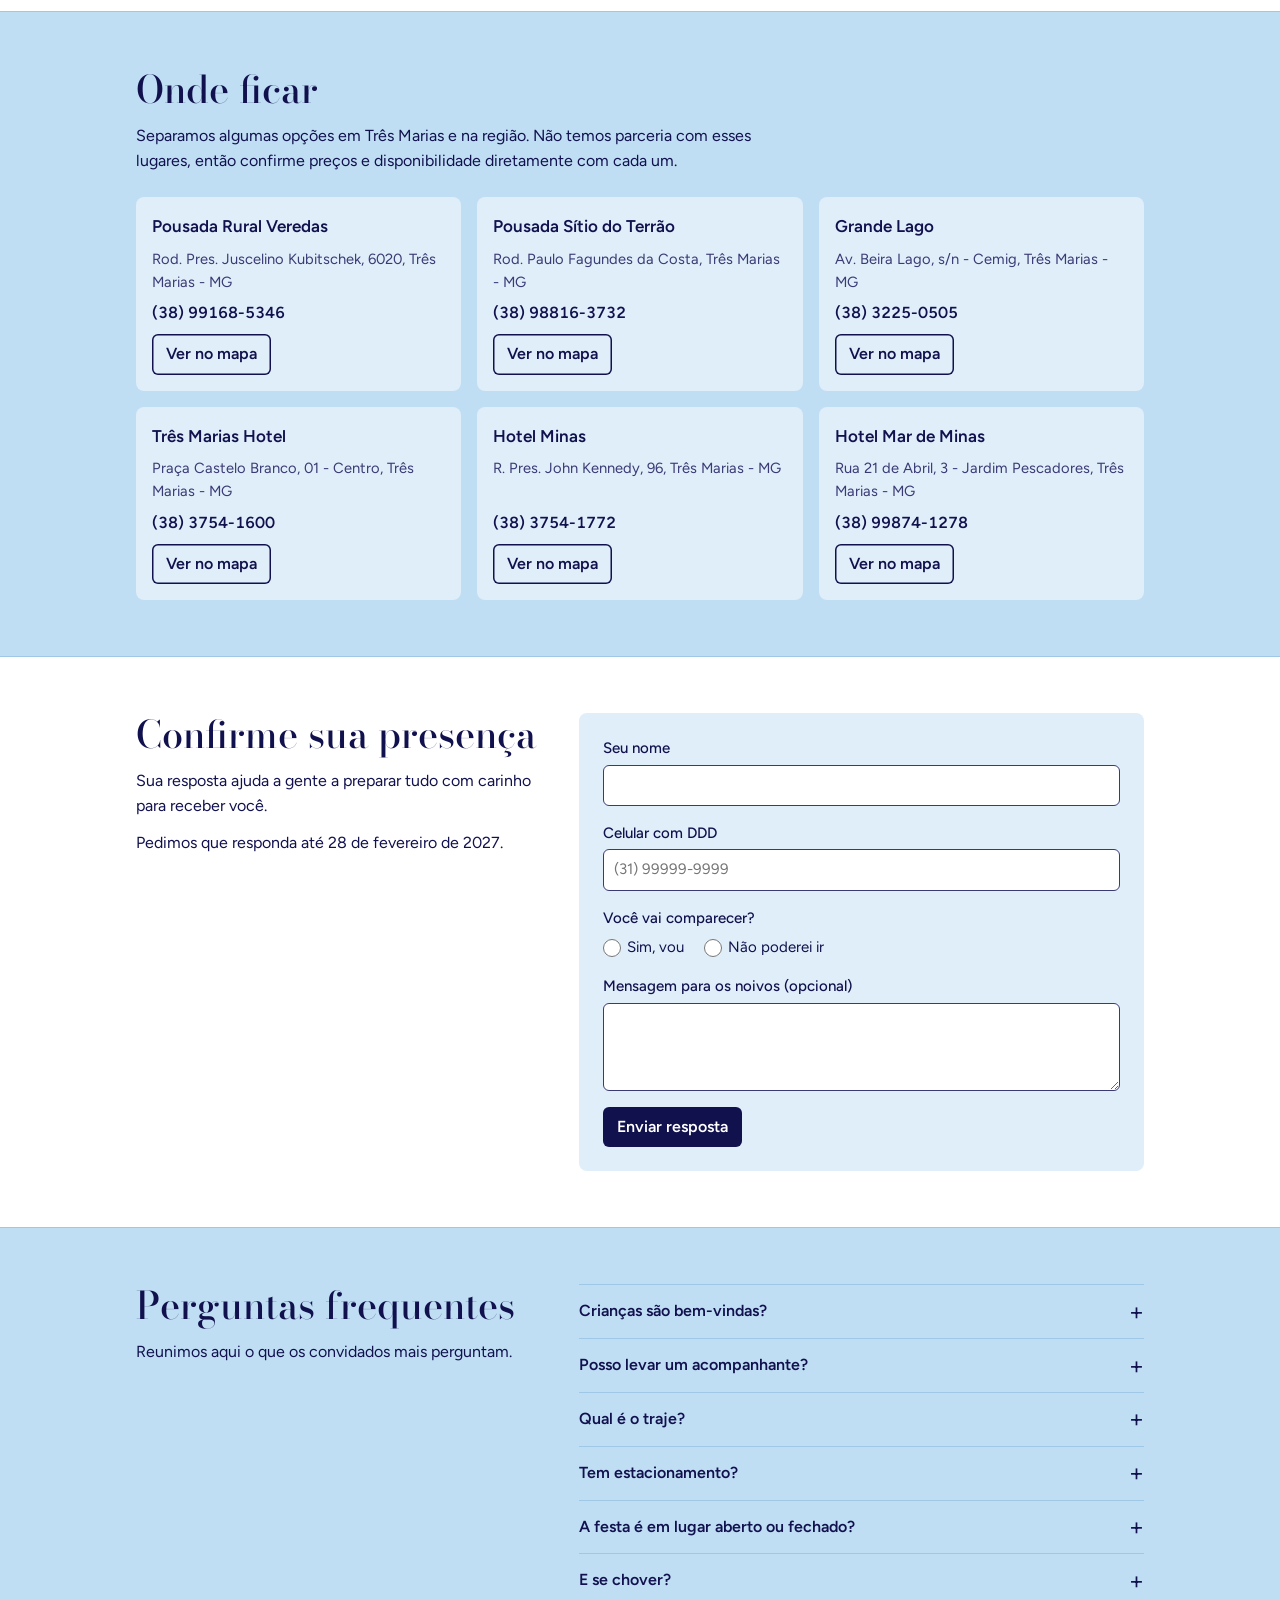
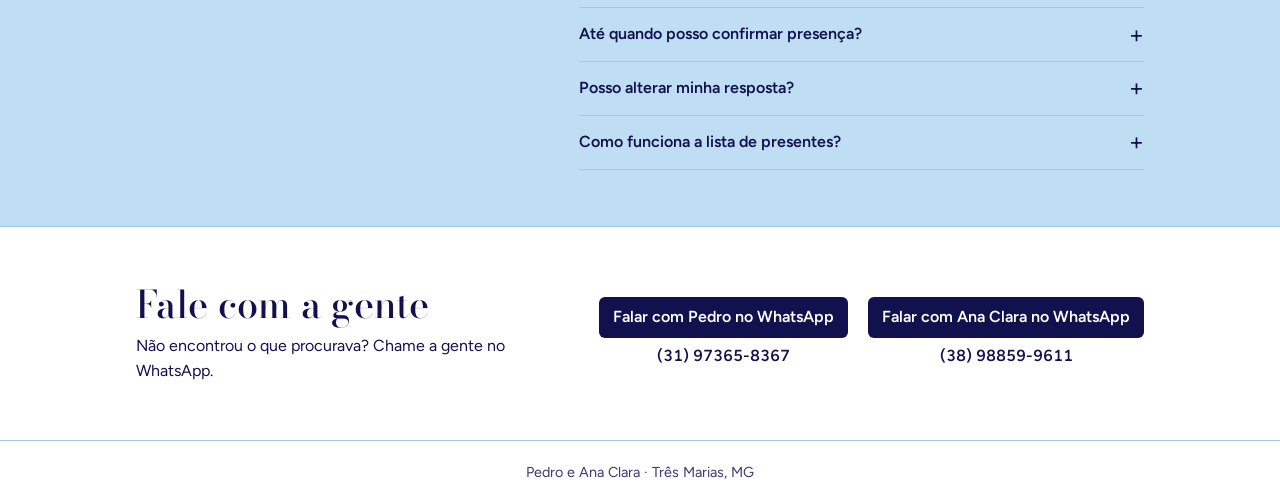
==== commit 0ea88f13: "Move o mural para logo abaixo da nossa história Co-Authored-By: Claude Opus 5.5 <noreply@anthropic.c" ====
--- a/index.html
+++ b/index.html
@@ -114,14 +114,43 @@
     </div>
   </section>
 
-  <section class="secao" id="programacao" aria-labelledby="titulo-programacao">
+  <section class="secao" id="mural" aria-labelledby="titulo-mural">
+    <div class="wrap mural">
+      <div class="mural-recados">
+        <h2 id="titulo-mural">Mural de recados</h2>
+        <p>Deixe uma mensagem para os noivos. Ela aparece aqui depois da nossa aprovação.</p>
+        <p class="mural-vazio" id="mural-vazio">Seja a primeira pessoa a deixar um recado.</p>
+        <ul class="mural-lista" id="mural-lista"></ul>
+      </div>
+      <div class="presenca-area">
+        <form id="mural-form" novalidate>
+          <label for="mural-nome">Seu nome
+            <input id="mural-nome" autocomplete="name" maxlength="60" required>
+          </label>
+          <label for="mural-recado">Seu recado
+            <textarea id="mural-recado" rows="4" maxlength="300" required></textarea>
+          </label>
+          <div class="presenca-robo" aria-hidden="true">
+            <label for="mural-site">Não preencha este campo
+              <input id="mural-site" tabindex="-1" autocomplete="off">
+            </label>
+          </div>
+          <button class="btn" id="mural-enviar" type="submit">Enviar recado</button>
+          <p class="erro" id="mural-erro" role="alert" hidden></p>
+        </form>
+        <p class="presenca-sucesso" id="mural-sucesso" role="status" hidden>Recado enviado! Ele vai aparecer aqui depois da nossa aprovação.</p>
+      </div>
+    </div>
+  </section>
+
+  <section class="secao faixa" id="programacao" aria-labelledby="titulo-programacao">
     <div class="wrap">
       <h2 id="titulo-programacao">Programação</h2>
       <ol class="programa" id="programa"></ol>
     </div>
   </section>
 
-  <section class="secao faixa" id="local" aria-labelledby="titulo-local">
+  <section class="secao" id="local" aria-labelledby="titulo-local">
     <div class="wrap local">
       <div class="local-info">
         <h2 id="titulo-local">Onde vai ser</h2>
@@ -149,7 +178,7 @@
     </div>
   </section>
 
-  <section class="secao" id="hospedagem" aria-labelledby="titulo-hospedagem">
+  <section class="secao faixa" id="hospedagem" aria-labelledby="titulo-hospedagem">
     <div class="wrap">
       <div class="recado-texto">
         <h2 id="titulo-hospedagem">Onde ficar</h2>
@@ -159,7 +188,7 @@
     </div>
   </section>
 
-  <section class="secao faixa" id="presenca" aria-labelledby="titulo-presenca">
+  <section class="secao" id="presenca" aria-labelledby="titulo-presenca">
     <div class="wrap presenca">
       <div class="recado-texto">
         <h2 id="titulo-presenca">Confirme sua presença</h2>
@@ -208,42 +237,13 @@
     </div>
   </section>
 
-  <section class="secao" id="duvidas" aria-labelledby="titulo-duvidas">
+  <section class="secao faixa" id="duvidas" aria-labelledby="titulo-duvidas">
     <div class="wrap duvidas">
       <div class="recado-texto">
         <h2 id="titulo-duvidas">Perguntas frequentes</h2>
         <p>Reunimos aqui o que os convidados mais perguntam.</p>
       </div>
       <div class="perguntas" id="perguntas"></div>
-    </div>
-  </section>
-
-  <section class="secao faixa" id="mural" aria-labelledby="titulo-mural">
-    <div class="wrap mural">
-      <div class="mural-recados">
-        <h2 id="titulo-mural">Mural de recados</h2>
-        <p>Deixe uma mensagem para os noivos. Ela aparece aqui depois da nossa aprovação.</p>
-        <p class="mural-vazio" id="mural-vazio">Seja a primeira pessoa a deixar um recado.</p>
-        <ul class="mural-lista" id="mural-lista"></ul>
-      </div>
-      <div class="presenca-area">
-        <form id="mural-form" novalidate>
-          <label for="mural-nome">Seu nome
-            <input id="mural-nome" autocomplete="name" maxlength="60" required>
-          </label>
-          <label for="mural-recado">Seu recado
-            <textarea id="mural-recado" rows="4" maxlength="300" required></textarea>
-          </label>
-          <div class="presenca-robo" aria-hidden="true">
-            <label for="mural-site">Não preencha este campo
-              <input id="mural-site" tabindex="-1" autocomplete="off">
-            </label>
-          </div>
-          <button class="btn" id="mural-enviar" type="submit">Enviar recado</button>
-          <p class="erro" id="mural-erro" role="alert" hidden></p>
-        </form>
-        <p class="presenca-sucesso" id="mural-sucesso" role="status" hidden>Recado enviado! Ele vai aparecer aqui depois da nossa aprovação.</p>
-      </div>
     </div>
   </section>
 
--- a/assets/css/style.css
+++ b/assets/css/style.css
@@ -239,7 +239,7 @@
 .mural-recados { display: grid; gap: 12px; }
 .mural-vazio { color: var(--muted); font-style: italic; }
 .mural-lista { list-style: none; margin: 8px 0 0; padding: 0; display: grid; gap: 12px; max-height: 520px; overflow-y: auto; }
-.mural-lista li { display: grid; gap: 6px; padding: 14px 16px; border-radius: 8px; background: var(--bg); }
+.mural-lista li { display: grid; gap: 6px; padding: 14px 16px; border-radius: 8px; background: var(--tint); }
 .mural-lista p { overflow-wrap: anywhere; }
 .mural-lista strong { color: var(--cobalt); font-size: .92rem; }
 .presenca-robo { position: absolute; left: -9999px; width: 1px; height: 1px; overflow: hidden; }
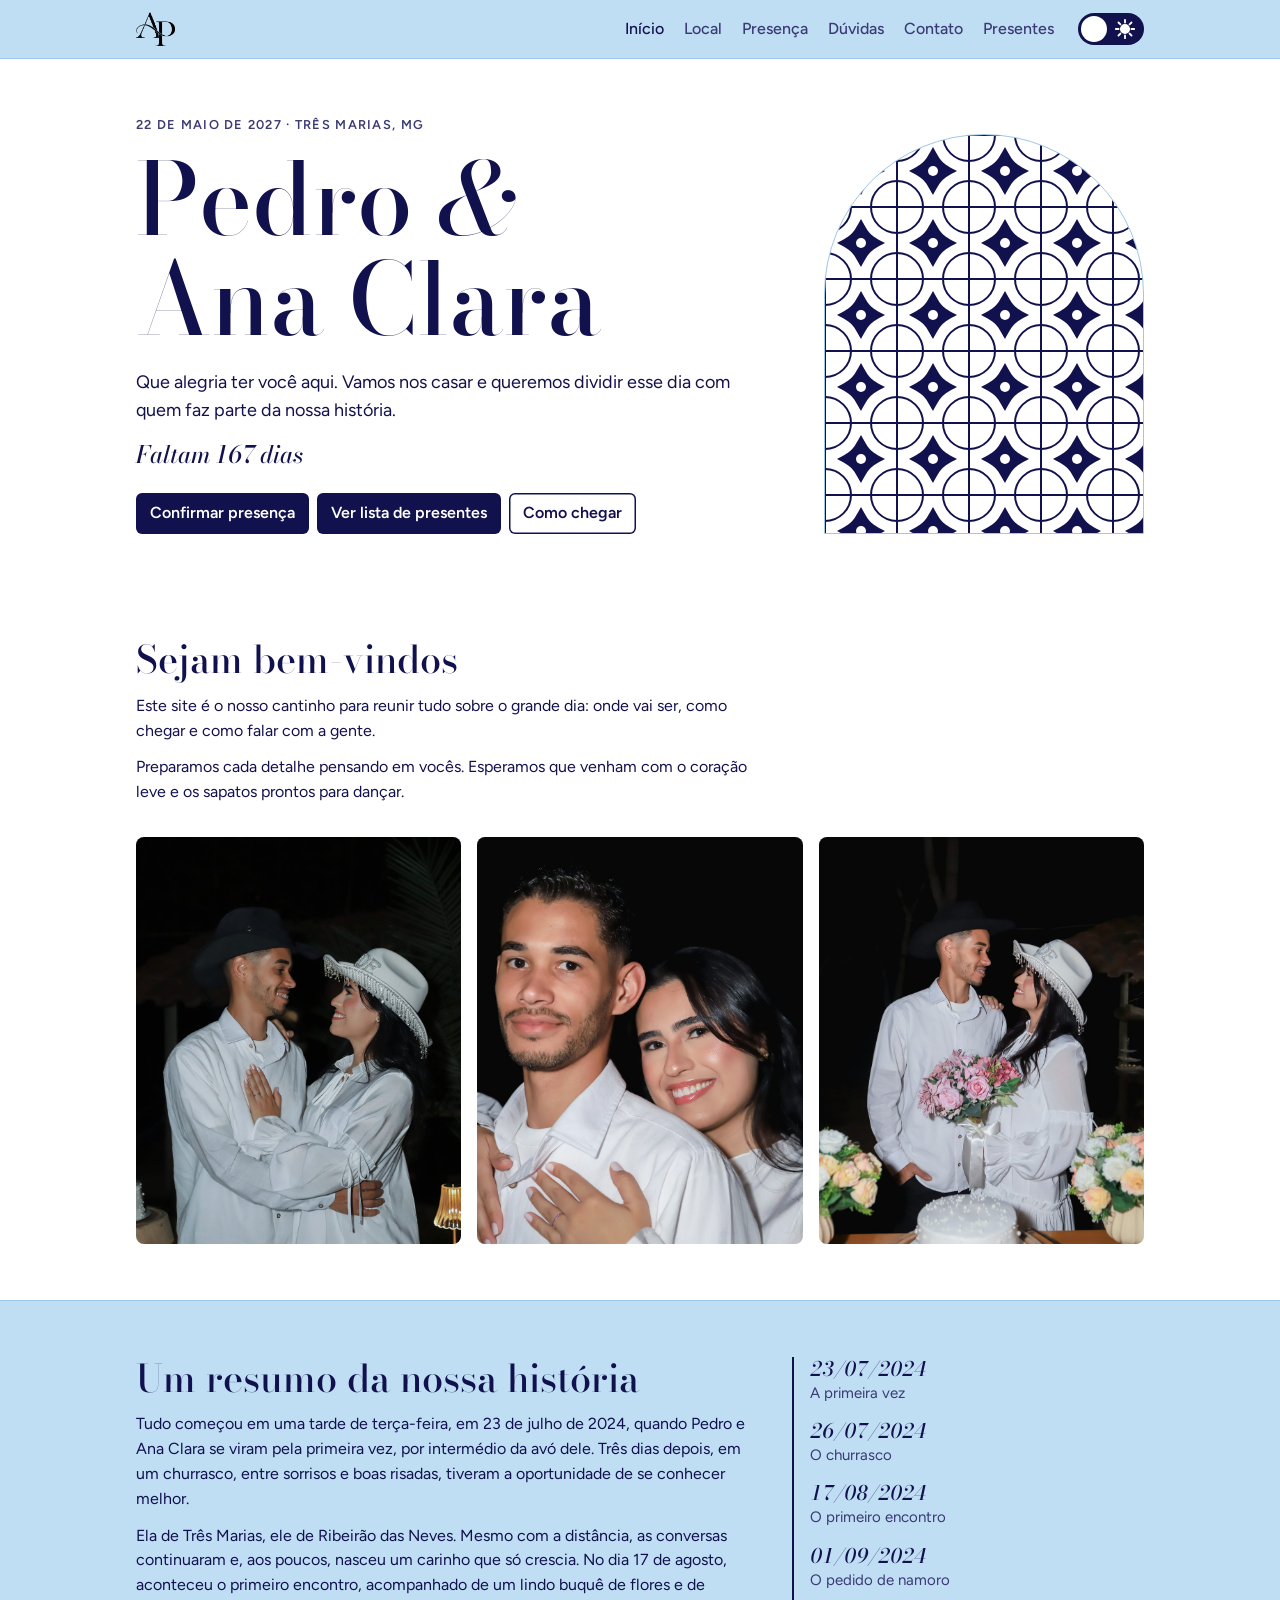
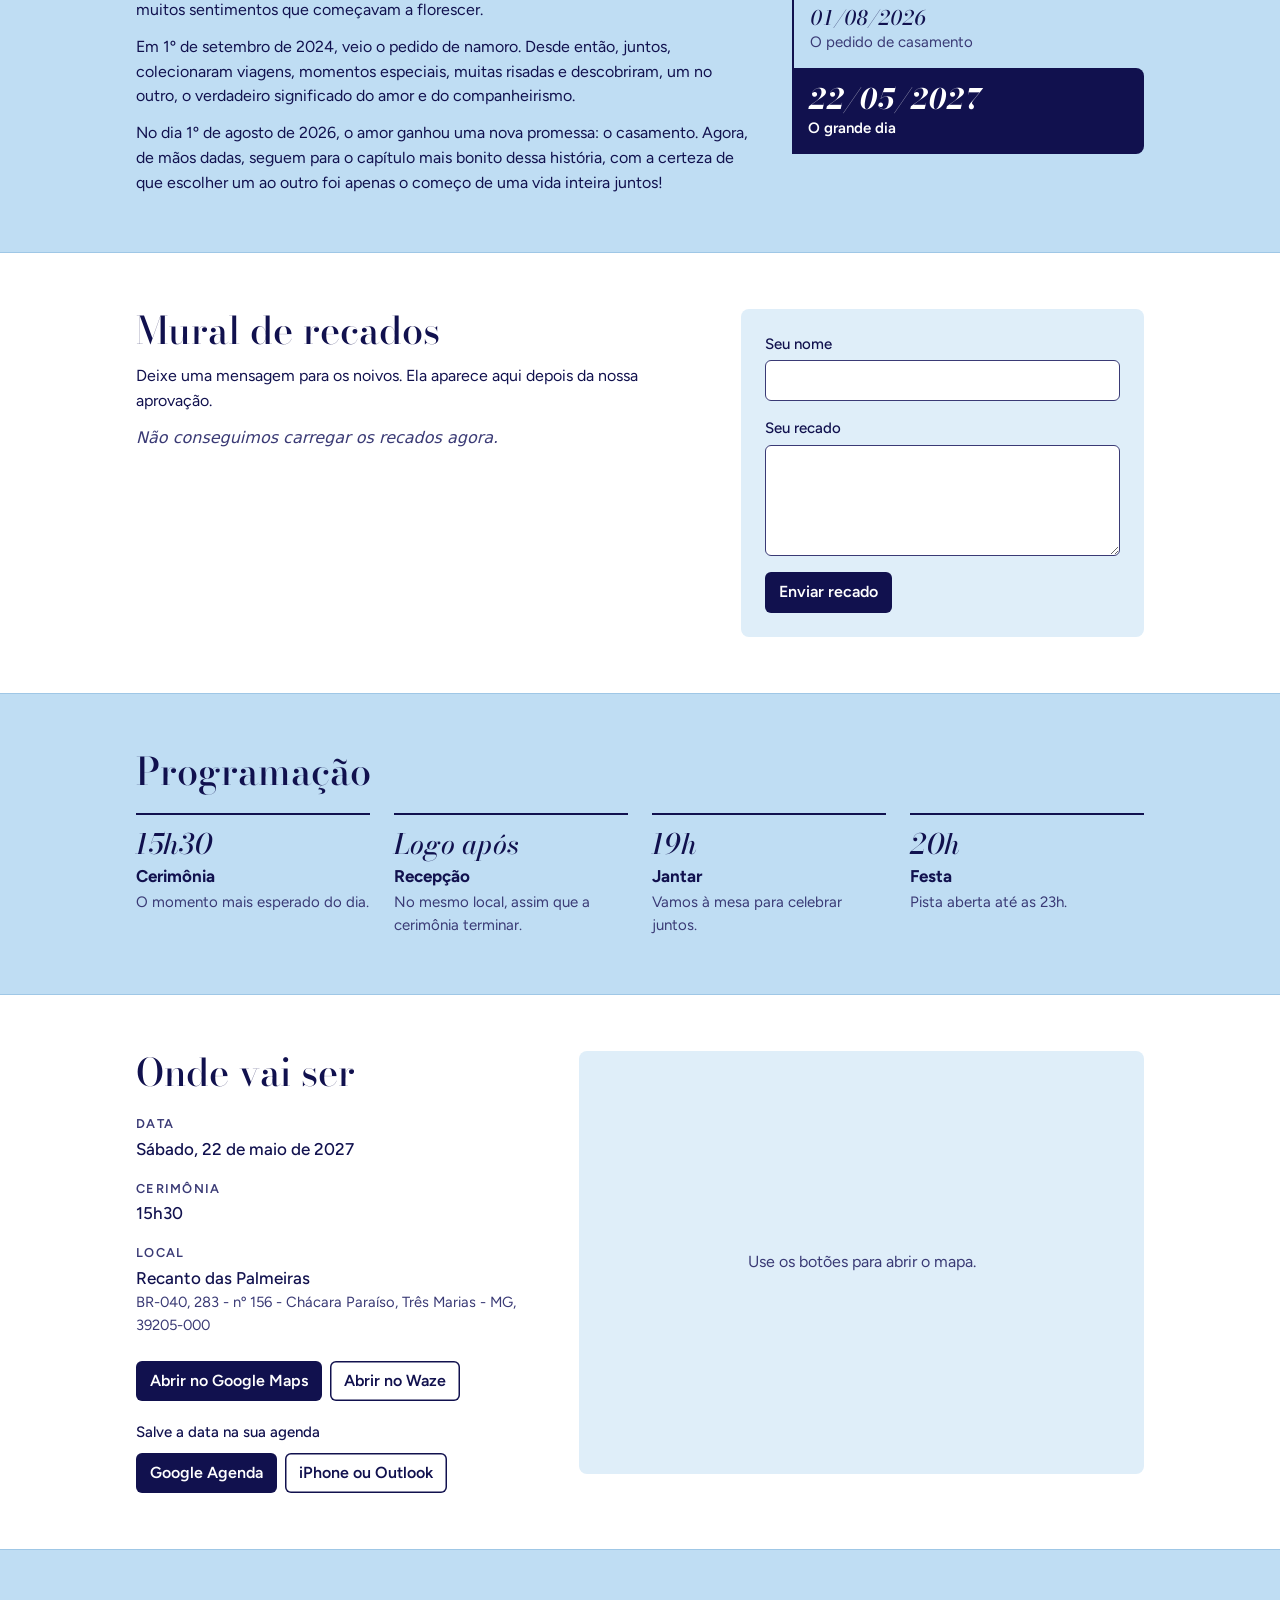
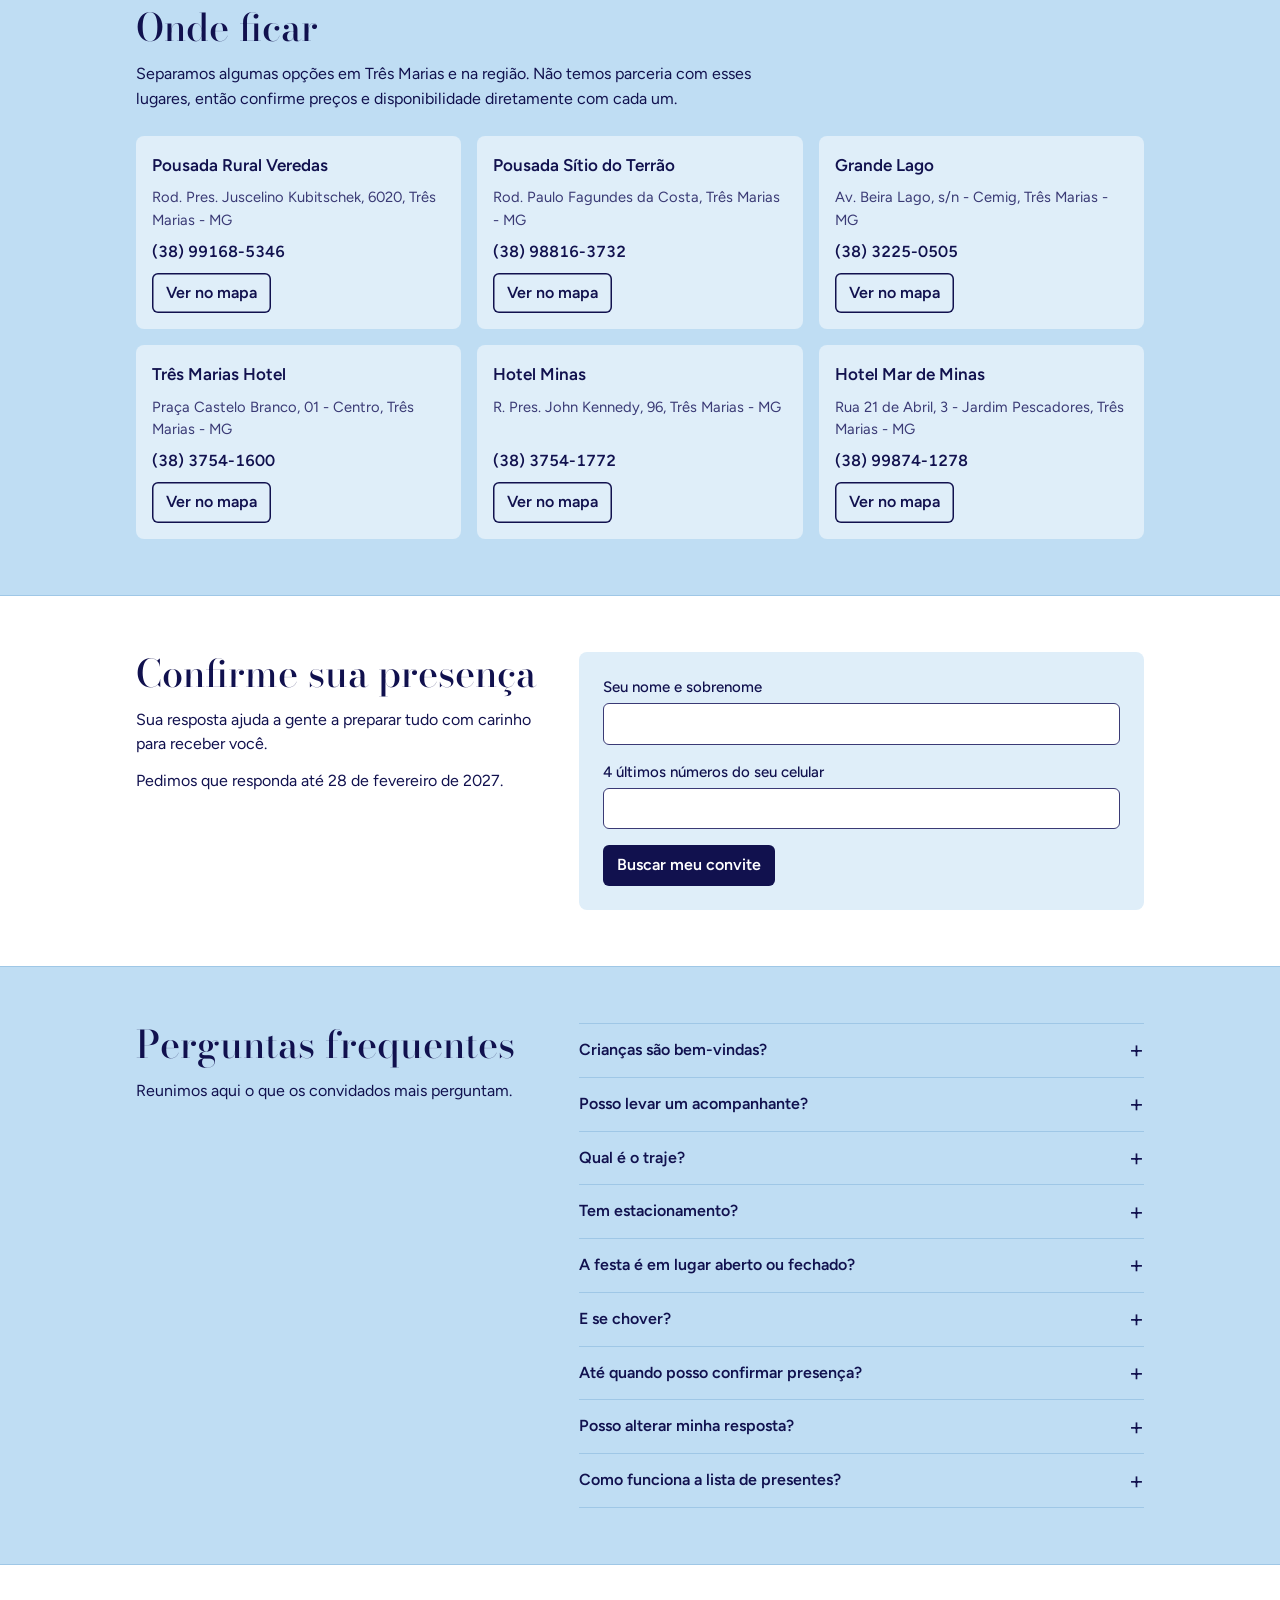
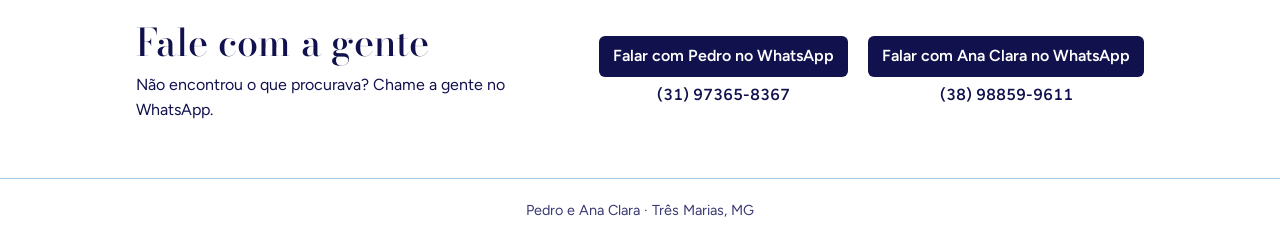
==== commit 314e6e43: "Confirma presença pela busca do convite e atualiza a história Co-Authored-By: Claude Opus 5.5 <norep" ====
--- a/index.html
+++ b/index.html
@@ -107,7 +107,7 @@
   <section class="secao faixa" id="historia" aria-labelledby="titulo-historia">
     <div class="wrap historia">
       <div class="recado-texto">
-        <h2 id="titulo-historia">Nossa história</h2>
+        <h2 id="titulo-historia">Um resumo da nossa história</h2>
         <div class="historia-texto" id="historia-texto"></div>
       </div>
       <ol class="marcos" id="marcos" aria-label="Datas importantes"></ol>
@@ -200,25 +200,23 @@
           <p>Para confirmar, chame a gente no WhatsApp.</p>
           <a class="btn" href="#contato">Confirmar pelo WhatsApp</a>
         </div>
+        <form id="presenca-busca" novalidate hidden>
+          <label for="presenca-nome">Seu nome e sobrenome
+            <input id="presenca-nome" autocomplete="name" maxlength="100" required>
+          </label>
+          <label for="presenca-final">4 últimos números do seu celular
+            <input id="presenca-final" inputmode="numeric" autocomplete="off" maxlength="4" required>
+          </label>
+          <button class="btn" id="presenca-buscar" type="submit">Buscar meu convite</button>
+          <p class="erro" id="presenca-busca-erro" role="alert" hidden></p>
+          <div class="presenca-grupos" id="presenca-grupos" hidden></div>
+        </form>
         <form id="presenca-form" novalidate hidden>
-          <label for="presenca-nome">Seu nome
-            <input id="presenca-nome" autocomplete="name" maxlength="100" required>
-          </label>
-          <label for="presenca-celular">Celular com DDD
-            <input id="presenca-celular" type="tel" inputmode="numeric" autocomplete="tel" maxlength="20" placeholder="(31) 99999-9999" required>
-          </label>
           <fieldset>
-            <legend>Você vai comparecer?</legend>
-            <label class="opcao"><input type="radio" name="comparecer" value="sim"> Sim, vou</label>
-            <label class="opcao"><input type="radio" name="comparecer" value="nao"> Não poderei ir</label>
+            <legend>Desmarque quem não poderá ir</legend>
+            <div class="presenca-pessoas" id="presenca-pessoas"></div>
           </fieldset>
-          <label for="presenca-quantos" id="presenca-pessoas" hidden>Quantos acompanhantes vêm com você? (12 anos ou mais)
-            <input id="presenca-quantos" type="number" inputmode="numeric" min="0" max="9" value="0">
-          </label>
-          <div id="presenca-acompanhantes" hidden>
-            <p>Dados de cada acompanhante</p>
-          </div>
-          <label for="presenca-restricoes" id="presenca-comida" hidden>Alguma restrição alimentar? (opcional)
+          <label for="presenca-restricoes" id="presenca-comida">Alguma restrição alimentar? (opcional)
             <input id="presenca-restricoes" maxlength="200">
           </label>
           <label for="presenca-mensagem">Mensagem para os noivos (opcional)
@@ -231,6 +229,7 @@
           </div>
           <button class="btn" id="presenca-enviar" type="submit">Enviar resposta</button>
           <p class="erro" id="presenca-erro" role="alert" hidden></p>
+          <button class="presenca-voltar" id="presenca-voltar" type="button">Buscar outro nome</button>
         </form>
         <p class="presenca-sucesso" id="presenca-sucesso" role="status" hidden></p>
       </div>
--- a/assets/css/style.css
+++ b/assets/css/style.css
@@ -219,22 +219,21 @@
 .presenca { display: grid; grid-template-columns: minmax(0, 5fr) minmax(0, 7fr); gap: 40px; align-items: start; }
 .presenca-area { display: grid; gap: 12px; padding: 24px; border-radius: 8px; background: var(--tint); }
 #presenca-whatsapp { display: grid; gap: 12px; justify-items: start; }
-#presenca-form, #mural-form { display: grid; gap: 16px; }
-#presenca-form label, #presenca-form legend, #mural-form label { font-size: .94rem; font-weight: 500; }
-#presenca-form > label, #mural-form > label { display: grid; gap: 4px; }
-#presenca-acompanhantes { display: grid; gap: 10px; }
-#presenca-acompanhantes p { font-size: .94rem; font-weight: 500; }
-.acompanhante { display: grid; grid-template-columns: minmax(0, 3fr) minmax(0, 2fr); gap: 10px; }
-#presenca-acompanhantes label { display: grid; gap: 4px; color: var(--muted); }
+#presenca-busca, #presenca-form, #mural-form { display: grid; gap: 16px; }
+#presenca-busca label, #presenca-form label, #presenca-form legend, #mural-form label { font-size: .94rem; font-weight: 500; }
+#presenca-busca > label, #presenca-form > label, #mural-form > label { display: grid; gap: 4px; }
 #presenca-form fieldset { display: flex; flex-wrap: wrap; gap: 8px 20px; margin: 0; padding: 0; border: 0; }
 #presenca-form legend { padding: 0; margin-block-end: 6px; }
 #presenca-form .opcao { display: flex; align-items: center; gap: 6px; font-weight: 400; }
-#presenca-form input:not([type="radio"]), #presenca-form textarea, #presenca-form select, #mural-form input, #mural-form textarea {
+#presenca-busca input, #presenca-form input:not([type="checkbox"]), #presenca-form textarea, #mural-form input, #mural-form textarea {
   width: 100%; min-height: 40px; padding: 8px 10px; border-radius: 6px; font-weight: 400;
   border: 1px solid var(--muted); background: var(--bg); resize: vertical;
 }
-#presenca-form input[type="radio"] { width: 18px; height: 18px; margin: 0; accent-color: var(--cobalt); }
-#presenca-form .btn, #mural-form .btn { justify-self: start; }
+#presenca-form input[type="checkbox"] { width: 18px; height: 18px; margin: 0; accent-color: var(--cobalt); }
+#presenca-busca .btn, #presenca-form .btn, #mural-form .btn { justify-self: start; }
+.presenca-pessoas, .presenca-grupos { display: grid; gap: 8px; }
+.presenca-grupo { padding: 10px 12px; border: 1px solid var(--cobalt); border-radius: 8px; background: transparent; color: inherit; font: inherit; text-align: left; cursor: pointer; }
+.presenca-voltar { justify-self: start; padding: 0; border: 0; background: none; color: inherit; font: inherit; font-size: .94rem; text-decoration: underline; cursor: pointer; }
 .mural { display: grid; grid-template-columns: minmax(0, 7fr) minmax(0, 5fr); gap: 40px; align-items: start; }
 .mural-recados { display: grid; gap: 12px; }
 .mural-vazio { color: var(--muted); font-style: italic; }
@@ -301,7 +300,6 @@
 }
 @media (max-width: 480px) {
   .chips { flex-wrap: nowrap; overflow-x: auto; padding-block-end: 12px; }
-  .acompanhante { grid-template-columns: minmax(0, 1fr); }
   .fotos { grid-template-columns: minmax(0, 1fr); }
   .foto { aspect-ratio: 4 / 3; }
 }
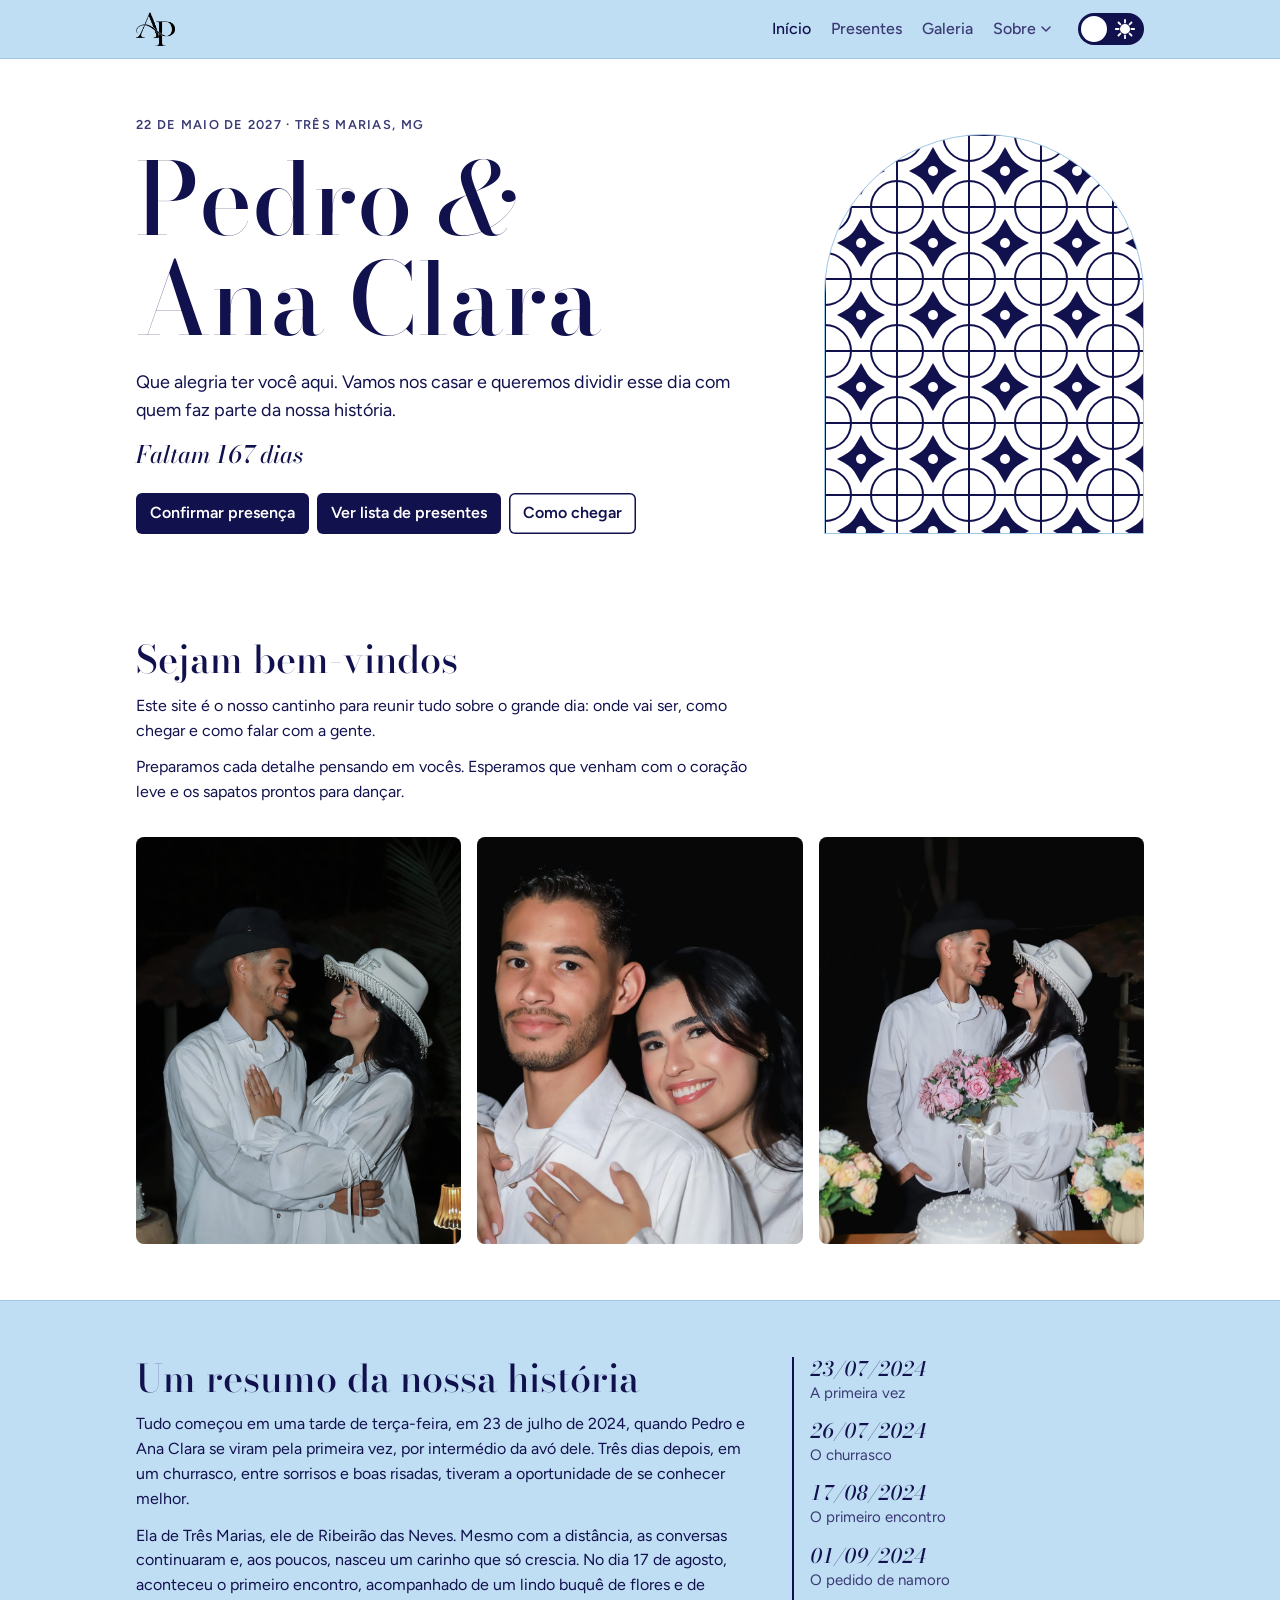
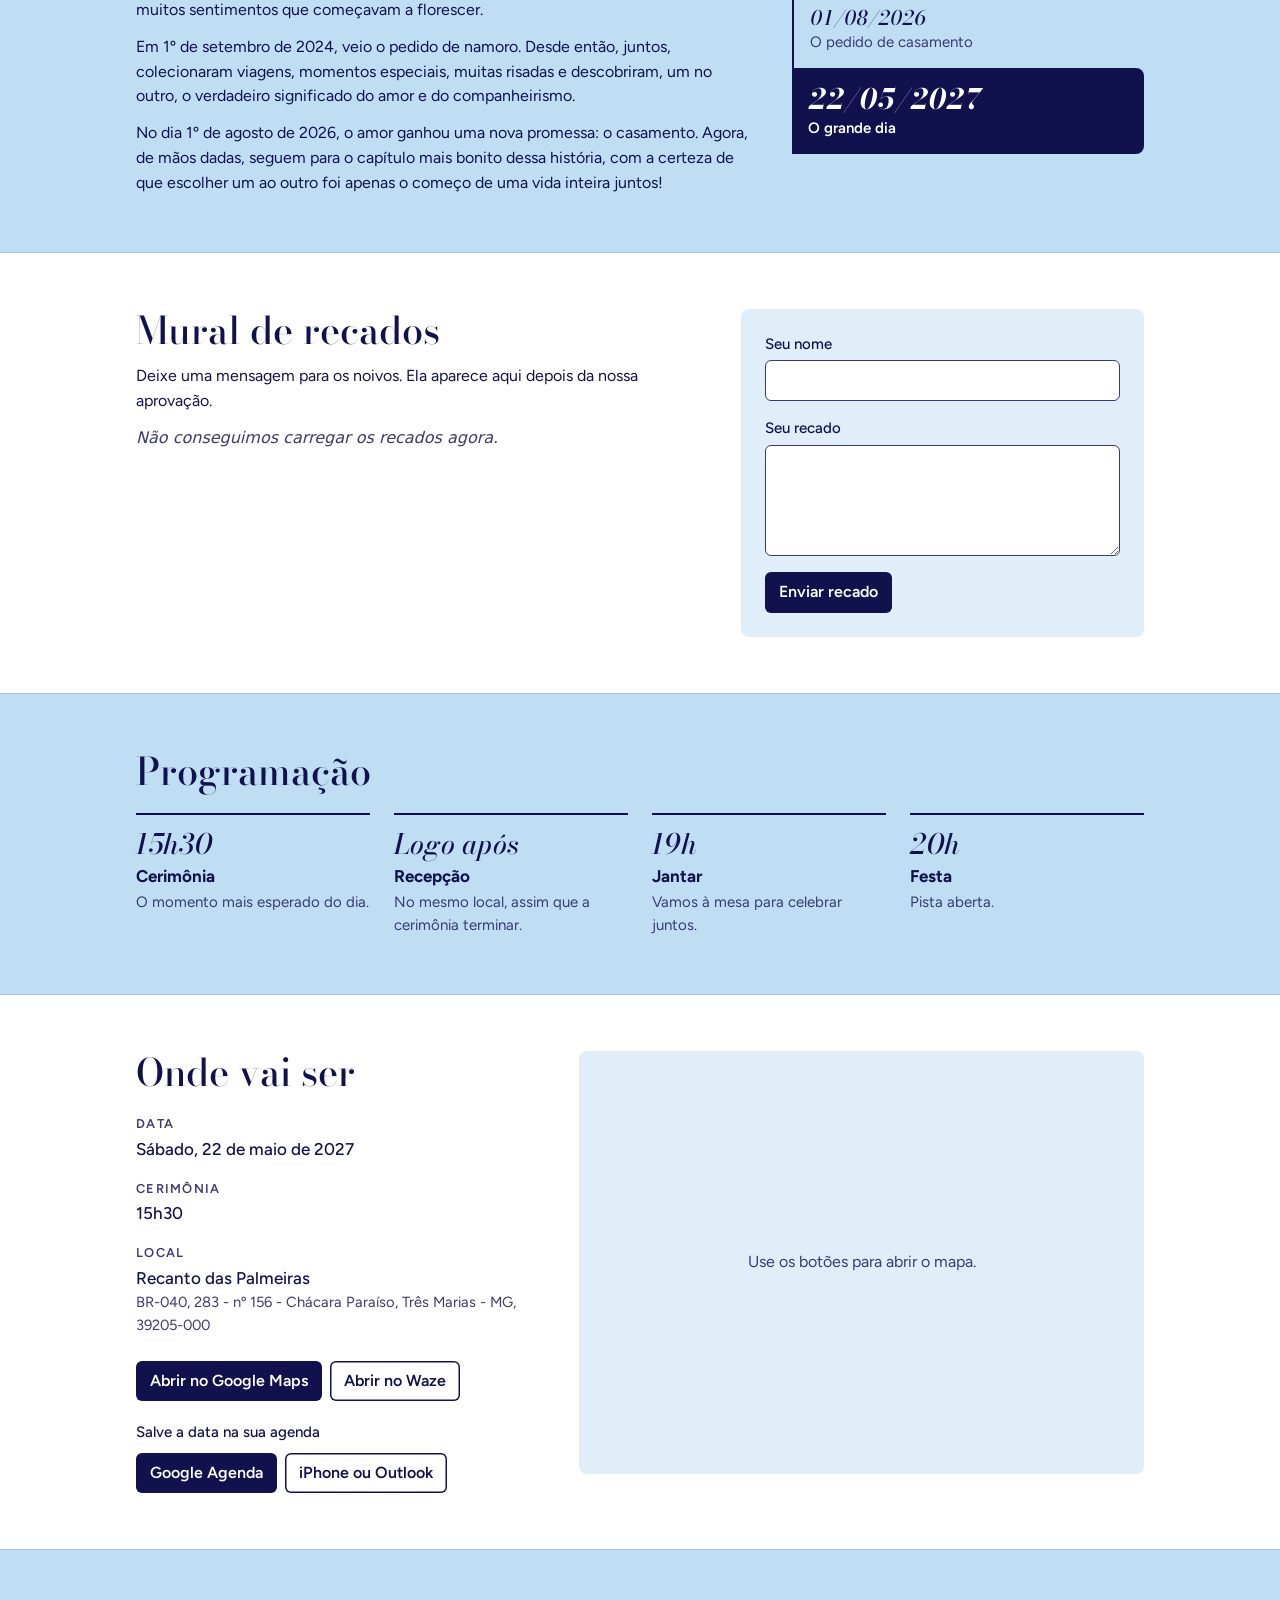
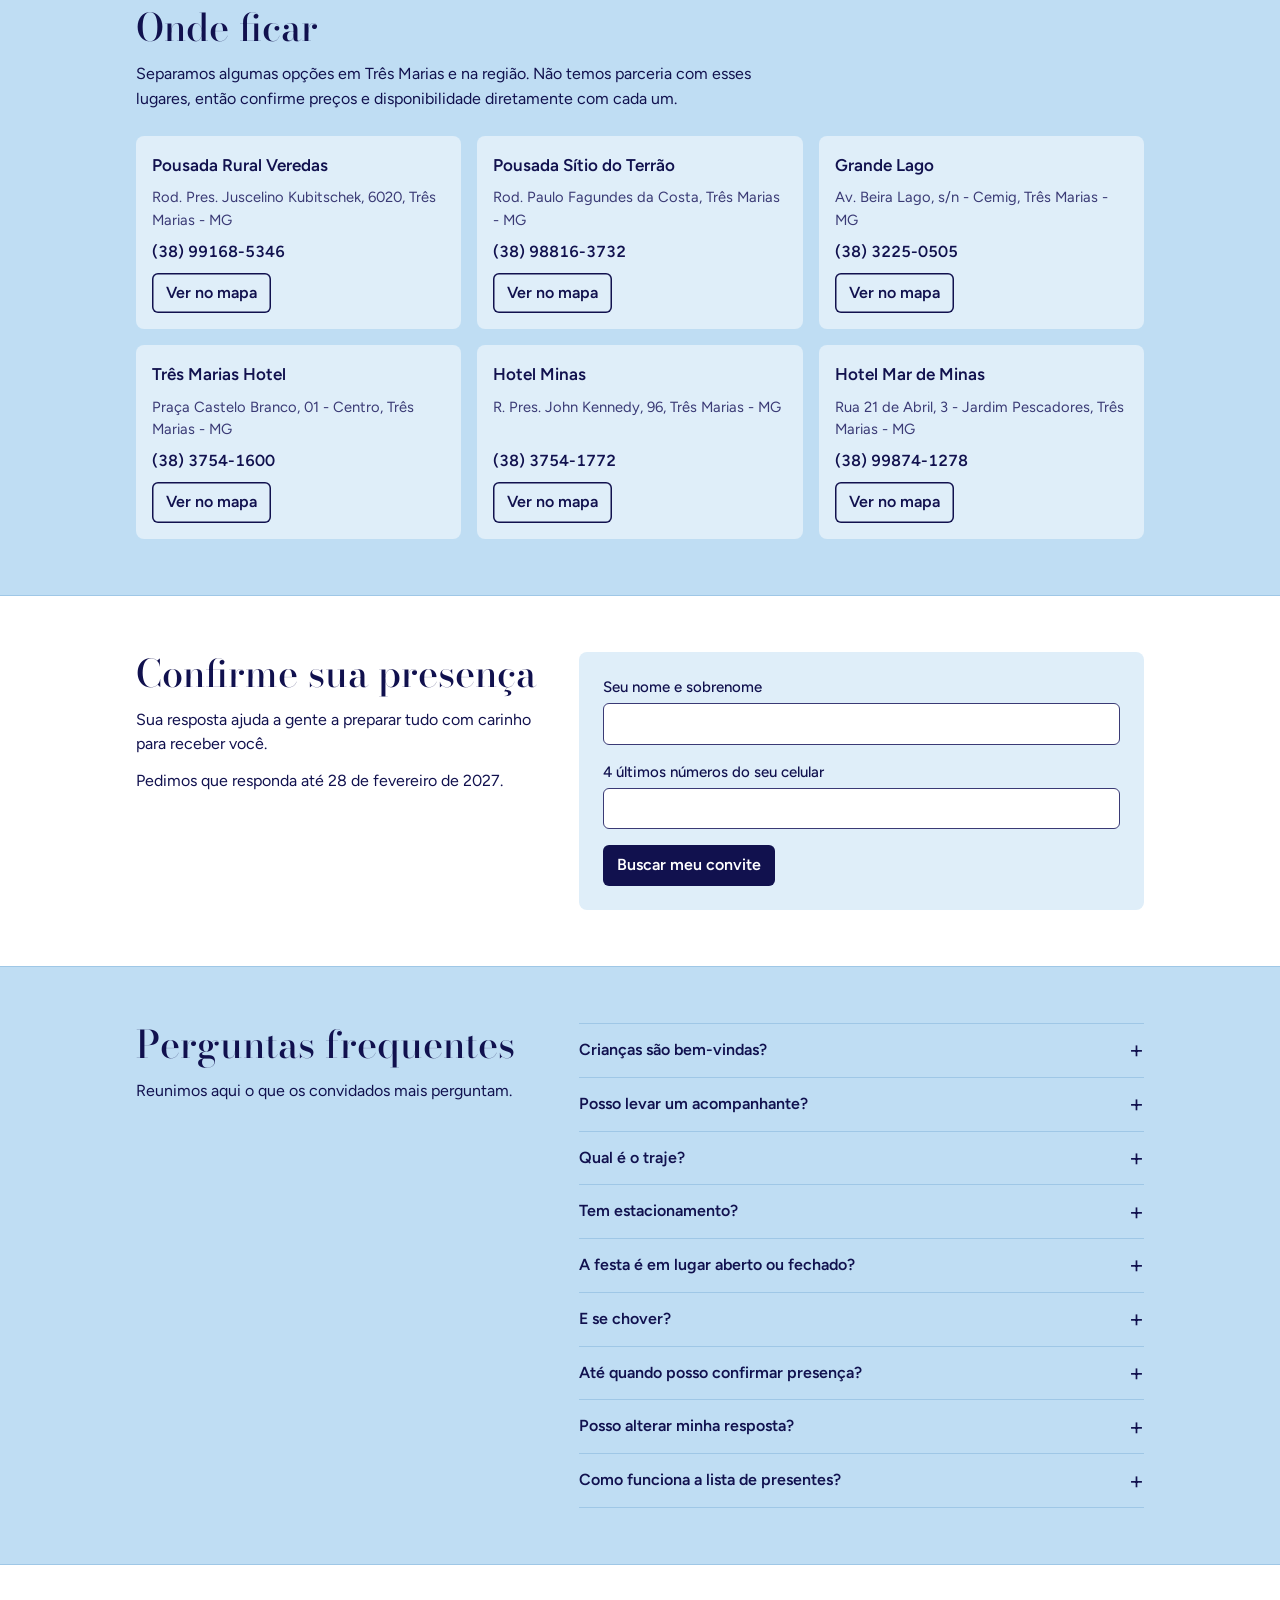
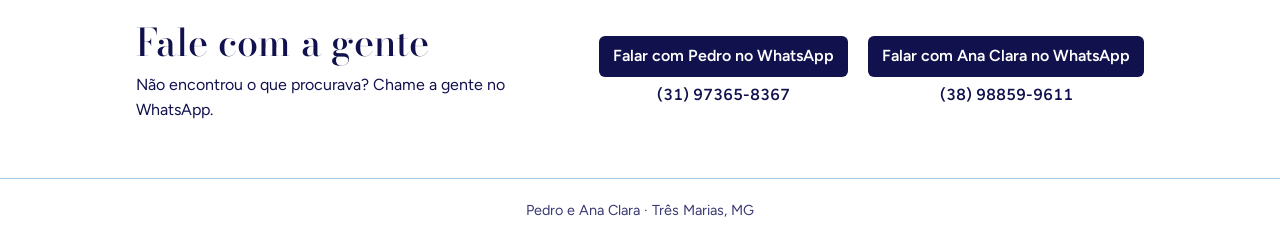
==== commit 6061aeb6: "Adiciona a galeria de fotos e o menu Sobre Co-Authored-By: Claude Opus 5.5 <noreply@anthropic.com>" ====
--- a/index.html
+++ b/index.html
@@ -30,13 +30,23 @@
 <nav class="nav" aria-label="Principal">
   <div class="wrap">
     <a class="marca" href="#top"><img src="assets/img/logo.png" alt="Pedro e Ana Clara, página inicial" width="567" height="498"></a>
-    <div class="nav-links" id="menu-links">
+    <div class="nav-links">
       <a href="#top" aria-current="page">Início</a>
-      <a href="#local">Local</a>
-      <a href="#presenca">Presença</a>
-      <a href="#duvidas">Dúvidas</a>
-      <a href="#contato">Contato</a>
       <a href="presentes.html">Presentes</a>
+      <a href="galeria.html">Galeria</a>
+      <div class="nav-sobre">
+        <button class="nav-sobre-botao" id="menu-botao" type="button" aria-expanded="false" aria-controls="menu-links">Sobre<svg viewBox="0 0 24 24" aria-hidden="true"><path d="M6 9l6 6 6-6"></path></svg></button>
+        <div class="nav-menu" id="menu-links">
+          <a href="#historia">Nossa história</a>
+          <a href="#mural">Mural de recados</a>
+          <a href="#programacao">Programação</a>
+          <a href="#local">Local</a>
+          <a href="#hospedagem">Onde ficar</a>
+          <a href="#presenca">Confirmar presença</a>
+          <a href="#duvidas">Dúvidas</a>
+          <a href="#contato">Contato</a>
+        </div>
+      </div>
     </div>
     <div class="nav-acoes">
       <button class="tema-botao" id="tema-botao" type="button" role="switch" aria-checked="false" aria-label="Modo escuro">
@@ -51,12 +61,6 @@
           <path d="M12 2v3M12 19v3M2 12h3M19 12h3M4.9 4.9 7 7M17 17l2.1 2.1M4.9 19.1 7 17M17 7l2.1-2.1"></path>
         </svg>
         <span class="tema-bola"></span>
-      </button>
-      <button class="menu-botao" id="menu-botao" type="button" aria-expanded="false" aria-controls="menu-links" aria-label="Abrir menu">
-        <svg viewBox="0 0 24 24" aria-hidden="true">
-          <path class="abre" d="M4 7h16M4 12h16M4 17h16"></path>
-          <path class="fecha" d="M6 6l12 12M18 6 6 18"></path>
-        </svg>
       </button>
     </div>
   </div>
--- a/assets/css/style.css
+++ b/assets/css/style.css
@@ -144,9 +144,8 @@
   position: sticky; top: 0; z-index: 10; padding-top: env(safe-area-inset-top, 0px);
   border-bottom: 1px solid var(--line); background: var(--surface);
 }
-.nav .wrap { display: flex; align-items: center; gap: 4px 24px; padding-block: 12px; }
+.nav .wrap { position: relative; display: flex; align-items: center; gap: 4px 24px; padding-block: 12px; }
 .nav-acoes { display: flex; align-items: center; gap: 12px; }
-.menu-botao { display: none; }
 .marca { display: block; margin-inline-end: auto; }
 .marca img { display: block; width: auto; height: 34px; filter: var(--logo-filtro); }
 .nav-links { display: flex; flex-wrap: wrap; align-items: center; gap: 4px 20px; }
@@ -164,8 +163,22 @@
 .tema-icone.sol { right: 8px; stroke: var(--cobalt-ink); stroke-width: 2; stroke-linecap: round; }
 .tema-botao[aria-checked="true"] .lua { display: block; }
 .tema-botao[aria-checked="true"] .sol { display: none; }
-.nav-links a { color: var(--muted); font-weight: 500; text-decoration: none; padding-block: 4px; }
-.nav-links a:hover, .nav-links a[aria-current="page"] { color: var(--cobalt); }
+.nav-links > a, .nav-sobre-botao { color: var(--muted); font-weight: 500; text-decoration: none; padding-block: 4px; }
+.nav-links > a:hover, .nav-links > a[aria-current="page"], .nav-sobre-botao:hover, .nav-sobre-botao[aria-expanded="true"] { color: var(--cobalt); }
+.nav-sobre { position: relative; }
+.nav-sobre-botao { display: inline-flex; align-items: center; gap: 2px; padding-inline: 0; border: 0; background: none; font: inherit; font-weight: 500; cursor: pointer; }
+.nav-sobre-botao svg { width: 16px; height: 16px; fill: none; stroke: currentColor; stroke-width: 2.25; stroke-linecap: round; stroke-linejoin: round; }
+.nav-sobre-botao[aria-expanded="true"] svg { transform: rotate(180deg); }
+/* No computador, o menu abre como uma caixa sob o Sobre. No celular, ocupa a largura toda. */
+.nav-menu {
+  display: none; position: absolute; top: calc(100% + 14px); right: -16px;
+  width: 260px; padding: 4px 16px 8px; border: 1px solid var(--line); border-top: 0; border-radius: 0 0 8px 8px;
+  background: var(--surface); box-shadow: 0 12px 24px rgb(17 17 78 / .18);
+}
+.nav-menu.aberto { display: grid; }
+.nav-menu a { padding-block: 10px; color: var(--muted); font-weight: 500; text-decoration: none; }
+.nav-menu a + a { border-top: 1px solid var(--line); }
+.nav-menu a:hover { color: var(--cobalt); }
 
 .hero.curto .wrap { grid-template-columns: minmax(0, 1fr); padding-block: 40px 36px; }
 .hero.curto h1 { font-size: clamp(2.5rem, 7vw, 4rem); }
@@ -225,7 +238,7 @@
 #presenca-form fieldset { display: flex; flex-wrap: wrap; gap: 8px 20px; margin: 0; padding: 0; border: 0; }
 #presenca-form legend { padding: 0; margin-block-end: 6px; }
 #presenca-form .opcao { display: flex; align-items: center; gap: 6px; font-weight: 400; }
-#presenca-busca input, #presenca-form input:not([type="checkbox"]), #presenca-form textarea, #mural-form input, #mural-form textarea {
+#presenca-busca input, #presenca-form input:not([type="checkbox"]), #presenca-form textarea, #mural-form input, #mural-form textarea, #galeria-nome {
   width: 100%; min-height: 40px; padding: 8px 10px; border-radius: 6px; font-weight: 400;
   border: 1px solid var(--muted); background: var(--bg); resize: vertical;
 }
@@ -270,6 +283,40 @@
 .topo-botao:hover { filter: brightness(1.12); }
 .topo-botao svg { width: 22px; height: 22px; fill: none; stroke: currentColor; stroke-width: 2.25; stroke-linecap: round; stroke-linejoin: round; }
 
+.hero.galeria-topo .wrap { grid-template-columns: minmax(0, 1fr) minmax(0, 26em); gap: 40px; align-items: center; }
+.galeria-envio { display: grid; gap: 16px; padding: 24px; border-radius: 8px; background: var(--tint); }
+.galeria-envio[hidden] { display: none; }
+.galeria-envio h2 { font-size: 1.75rem; }
+.galeria-envio > label:not(.btn) { display: grid; gap: 4px; font-size: .94rem; font-weight: 500; }
+.galeria-escolher { justify-self: start; }
+.galeria-escolher.desativado { opacity: .6; pointer-events: none; }
+.galeria-arquivos { position: absolute; width: 1px; height: 1px; opacity: 0; pointer-events: none; }
+.galeria-escolher:has(+ .galeria-arquivos:focus-visible) { outline: 2px solid var(--cobalt); outline-offset: 3px; }
+.galeria-status { font-weight: 500; }
+.galeria { display: grid; gap: 20px; }
+.galeria-vazia, .galeria-aviso { color: var(--muted); font-style: italic; }
+.galeria-aviso { font-size: 1.125rem; }
+.galeria-fotos { list-style: none; margin: 0; padding: 0; columns: 3 220px; column-gap: 12px; }
+.galeria-fotos li { break-inside: avoid; margin-block-end: 12px; }
+.galeria-fotos button { display: block; width: 100%; padding: 0; border: 0; border-radius: 8px; overflow: hidden; background: var(--tint); cursor: zoom-in; }
+.galeria-fotos img { display: block; width: 100%; height: auto; min-height: 120px; }
+dialog.foto-dialog { width: min(1100px, calc(100vw - 32px)); padding: 16px; }
+.foto-dialog[open] { display: grid; gap: 12px; }
+.foto-dialog img { display: block; width: 100%; max-height: calc(100dvh - 140px); object-fit: contain; border-radius: 6px; background: var(--tint); }
+.foto-acoes { display: flex; flex-wrap: wrap; gap: 8px 16px; align-items: center; justify-content: space-between; }
+.foto-autor { color: var(--muted); font-size: .94rem; }
+.foto-botoes { display: flex; flex-wrap: wrap; gap: 8px; }
+.foto-botoes .btn[aria-label] { min-width: 44px; font-size: 1.25rem; }
+
+/* Em telas estreitas, o envio de fotos desce para baixo do título e tudo fica centralizado. */
+@media (max-width: 900px) {
+  .hero.galeria-topo .wrap { grid-template-columns: minmax(0, 1fr); justify-items: center; text-align: center; }
+  .galeria-topo .lead { margin-inline: auto; }
+  .galeria-envio { width: min(100%, 26em); justify-items: center; }
+  .galeria-envio > label:not(.btn) { width: 100%; }
+  .galeria-escolher { justify-self: center; }
+}
+
 @media (max-width: 760px) {
   .hero .wrap { grid-template-columns: minmax(0, 1fr); gap: 28px; padding-block: 36px 32px; }
   .arch { aspect-ratio: 3 / 1; border-radius: 8px; }
@@ -280,23 +327,31 @@
   .contato-pessoa { justify-items: start; }
 }
 @media (max-width: 760px) {
-  .menu-botao {
-    display: grid; place-items: center; width: 40px; height: 40px; padding: 0;
-    border: 1px solid var(--line); border-radius: 6px; background: transparent; color: var(--ink); cursor: pointer;
-  }
-  .menu-botao svg { width: 24px; height: 24px; fill: none; stroke: currentColor; stroke-width: 2; stroke-linecap: round; }
-  .menu-botao .fecha, .menu-botao[aria-expanded="true"] .abre { display: none; }
-  .menu-botao[aria-expanded="true"] .fecha { display: block; }
-  .nav-links {
-    display: none; position: absolute; top: 100%; left: 0; right: 0;
+  .nav .wrap { gap: 4px 14px; }
+  .nav-links { gap: 4px 14px; }
+  /* No celular, o tema vira um botão redondo que mostra só o ícone do tema atual. */
+  .tema-botao { width: 40px; height: 40px; border-radius: 50%; }
+  .tema-bola { display: none; }
+  .tema-icone, .tema-icone.lua, .tema-icone.sol { top: 50%; left: 50%; right: auto; transform: translate(-50%, -50%); }
+  .nav-sobre { position: static; }
+  .nav-menu {
+    top: calc(100% + 1px); left: 0; right: 0; width: auto; border-inline: 0; border-radius: 0; box-shadow: none;
     padding-block: 4px 12px;
     padding-left: max(16px, env(safe-area-inset-left, 0px));
     padding-right: max(16px, env(safe-area-inset-right, 0px));
-    border-bottom: 1px solid var(--line); background: var(--surface);
   }
-  .nav-links.aberto { display: grid; gap: 0; }
-  .nav-links a { padding-block: 12px; font-size: 1.0625rem; }
-  .nav-links a + a { border-top: 1px solid var(--line); }
+  .nav-menu a { padding-block: 12px; font-size: 1.0625rem; }
+}
+@media (max-width: 400px) {
+  .nav .wrap, .nav-links { gap: 4px 10px; }
+  .nav-links > a, .nav-sobre-botao { font-size: .94rem; }
+  .marca img { height: 30px; }
+  .tema-botao { width: 36px; height: 36px; }
+}
+/* Em telas muito estreitas, o logo sai da barra para os links caberem em uma linha. O Início continua levando à página inicial. */
+@media (max-width: 374px) {
+  .marca { display: none; }
+  .nav-links { margin-inline-end: auto; flex-wrap: nowrap; }
 }
 @media (max-width: 480px) {
   .chips { flex-wrap: nowrap; overflow-x: auto; padding-block-end: 12px; }
